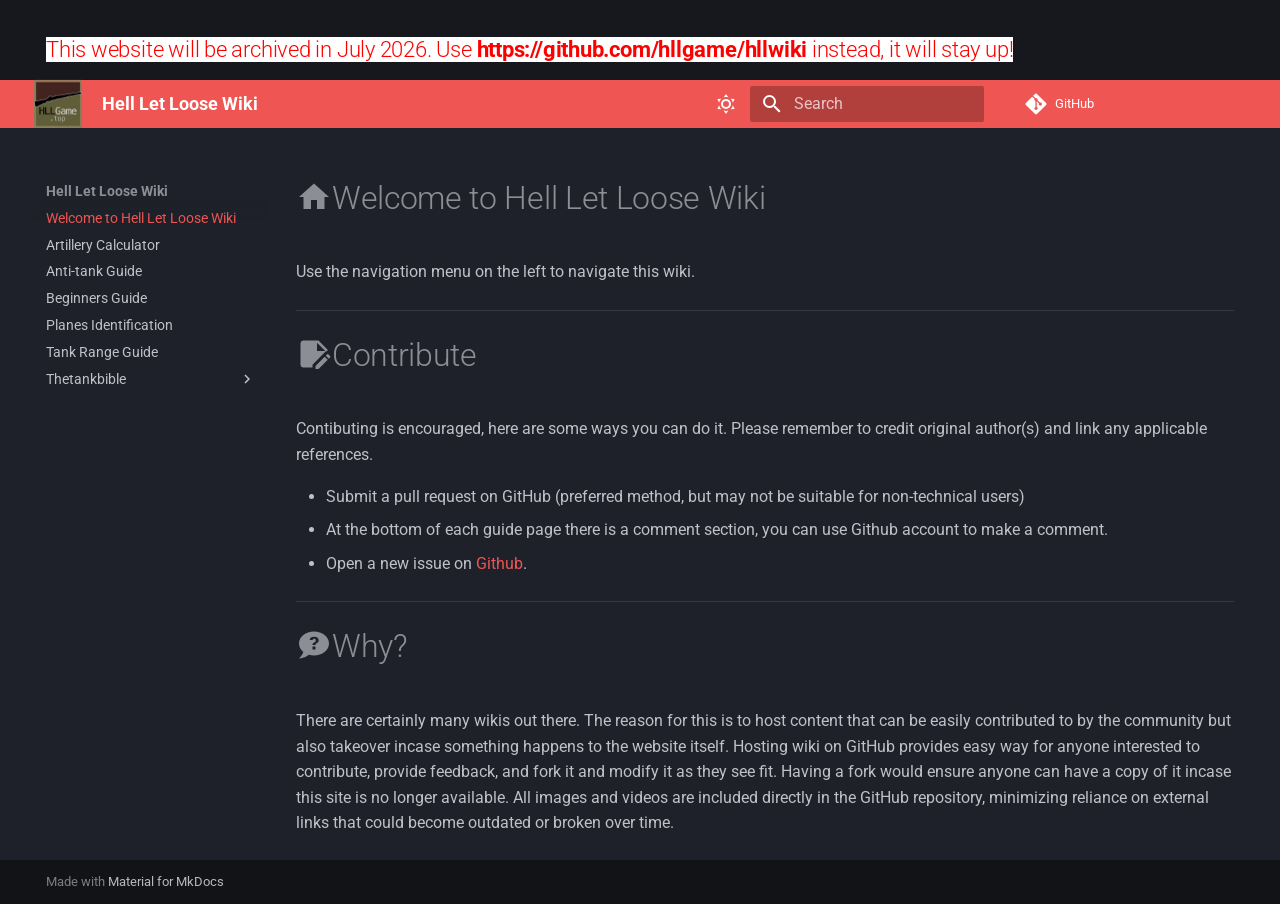
==== index.html @ baac36e9 "Deployed 8f87328 with MkDocs version: 1.6.1" ====
<!DOCTYPE html><html lang="en" class="no-js"><head>
    
      <meta charset="utf-8">
      <meta name="viewport" content="width=device-width,initial-scale=1">
      
      
      
        <link rel="canonical" href="https://hllgame.top/index.html">
      
      
      
        <link rel="next" href="artillerycalc.html">
      
      
        
      
      
      <link rel="icon" href="assets/HLLGameLogo256.png">
      <meta name="generator" content="mkdocs-1.6.1, mkdocs-material-9.7.6">
    
    
      
        <title>Hell Let Loose Wiki</title>
      
    
    
      <link rel="stylesheet" href="assets/stylesheets/main.484c7ddc.min.css">
      
        
        <link rel="stylesheet" href="assets/stylesheets/palette.ab4e12ef.min.css">
      
      


    
    
      
    
    
      
        
        
        <link rel="preconnect" href="https://fonts.gstatic.com" crossorigin="">
        <link rel="stylesheet" href="https://fonts.googleapis.com/css?family=Roboto:300,300i,400,400i,700,700i%7CRoboto+Mono:400,400i,700,700i&amp;display=fallback">
        <style>:root{--md-text-font:"Roboto";--md-code-font:"Roboto Mono"}</style>
      
    
    
      <link rel="stylesheet" href="stylesheets/extra.css">
    
    <script>__md_scope=new URL(".",location),__md_hash=e=>[...e].reduce(((e,_)=>(e<<5)-e+_.charCodeAt(0)),0),__md_get=(e,_=localStorage,t=__md_scope)=>JSON.parse(_.getItem(t.pathname+"."+e)),__md_set=(e,_,t=localStorage,a=__md_scope)=>{try{t.setItem(a.pathname+"."+e,JSON.stringify(_))}catch(e){}}</script>
    
      

    
    
  <script defer="" src="https://hello.hllgame.top/script.js" data-website-id="2c1f5269-76ba-499f-8afd-b5ee31a5dc1e">
  </script>

  <link href="assets/stylesheets/glightbox.min.css" rel="stylesheet"><script src="assets/javascripts/glightbox.min.js"></script><style id="glightbox-style">
            html.glightbox-open { overflow: initial; height: 100%; }
            .gslide-title { margin-top: 0px; user-select: text; }
            .gslide-desc { color: #666; user-select: text; }
            .gslide-image img { background: white; }
            .gscrollbar-fixer { padding-right: 15px; }
            .gdesc-inner { font-size: 0.75rem; }
            body[data-md-color-scheme="slate"] .gdesc-inner { background: var(--md-default-bg-color); }
            body[data-md-color-scheme="slate"] .gslide-title { color: var(--md-default-fg-color); }
            body[data-md-color-scheme="slate"] .gslide-desc { color: var(--md-default-fg-color); }
        </style></head>
  
  
    
    
      
    
    
    
    
    <body dir="ltr" data-md-color-scheme="slate" data-md-color-primary="red" data-md-color-accent="deep-purple">
  
    
    <input class="md-toggle" data-md-toggle="drawer" type="checkbox" id="__drawer" autocomplete="off">
    <input class="md-toggle" data-md-toggle="search" type="checkbox" id="__search" autocomplete="off">
    <label class="md-overlay" for="__drawer"></label>
    <div data-md-component="skip">
      
        
        <a href="#welcome-to-hell-let-loose-wiki" class="md-skip">
          Skip to content
        </a>
      
    </div>
    <div data-md-component="announce">
      
        <aside class="md-banner">
          <div class="md-banner__inner md-grid md-typeset">
            
            
  <h2><span style="color: #ff0000; background-color: #ffffff;">This website will be archived in July 2026. Use <strong><a style="color: #ff0000; background-color: #ffffff;" href="https://github.com/hllgame/hllwiki">https://github.com/hllgame/hllwiki</a></strong> instead, it will stay up!</span></h2>

          </div>
          
        </aside>
      
    </div>
    
    
      

  

<header class="md-header md-header--shadow" data-md-component="header">
  <nav class="md-header__inner md-grid" aria-label="Header">
    <a href="index.html" title="Hell Let Loose Wiki" class="md-header__button md-logo" aria-label="Hell Let Loose Wiki" data-md-component="logo">
      
  <img src="assets/HLLGameLogo256.png" alt="logo">

    </a>
    <label class="md-header__button md-icon" for="__drawer">
      
      <svg xmlns="http://www.w3.org/2000/svg" viewBox="0 0 24 24"><path d="M3 6h18v2H3zm0 5h18v2H3zm0 5h18v2H3z"></path></svg>
    </label>
    <div class="md-header__title" data-md-component="header-title">
      <div class="md-header__ellipsis">
        <div class="md-header__topic">
          <span class="md-ellipsis">
            Hell Let Loose Wiki
          </span>
        </div>
        <div class="md-header__topic" data-md-component="header-topic">
          <span class="md-ellipsis">
            
              Welcome to Hell Let Loose Wiki
            
          </span>
        </div>
      </div>
    </div>
    
      
        <form class="md-header__option" data-md-component="palette">
  
    
    
    
    <input class="md-option" data-md-color-media="" data-md-color-scheme="slate" data-md-color-primary="red" data-md-color-accent="deep-purple" aria-label="Dark mode" type="radio" name="__palette" id="__palette_0">
    
      <label class="md-header__button md-icon" title="Dark mode" for="__palette_1" hidden="">
        <svg xmlns="http://www.w3.org/2000/svg" viewBox="0 0 24 24"><path d="M12 7a5 5 0 0 1 5 5 5 5 0 0 1-5 5 5 5 0 0 1-5-5 5 5 0 0 1 5-5m0 2a3 3 0 0 0-3 3 3 3 0 0 0 3 3 3 3 0 0 0 3-3 3 3 0 0 0-3-3m0-7 2.39 3.42C13.65 5.15 12.84 5 12 5s-1.65.15-2.39.42zM3.34 7l4.16-.35A7.2 7.2 0 0 0 5.94 8.5c-.44.74-.69 1.5-.83 2.29zm.02 10 1.76-3.77a7.131 7.131 0 0 0 2.38 4.14zM20.65 7l-1.77 3.79a7.02 7.02 0 0 0-2.38-4.15zm-.01 10-4.14.36c.59-.51 1.12-1.14 1.54-1.86.42-.73.69-1.5.83-2.29zM12 22l-2.41-3.44c.74.27 1.55.44 2.41.44.82 0 1.63-.17 2.37-.44z"></path></svg>
      </label>
    
  
    
    
    
    <input class="md-option" data-md-color-media="" data-md-color-scheme="default" data-md-color-primary="green" data-md-color-accent="deep-orange" aria-label="Light mode" type="radio" name="__palette" id="__palette_1">
    
      <label class="md-header__button md-icon" title="Light mode" for="__palette_0" hidden="">
        <svg xmlns="http://www.w3.org/2000/svg" viewBox="0 0 24 24"><path d="m17.75 4.09-2.53 1.94.91 3.06-2.63-1.81-2.63 1.81.91-3.06-2.53-1.94L12.44 4l1.06-3 1.06 3zm3.5 6.91-1.64 1.25.59 1.98-1.7-1.17-1.7 1.17.59-1.98L15.75 11l2.06-.05L18.5 9l.69 1.95zm-2.28 4.95c.83-.08 1.72 1.1 1.19 1.85-.32.45-.66.87-1.08 1.27C15.17 23 8.84 23 4.94 19.07c-3.91-3.9-3.91-10.24 0-14.14.4-.4.82-.76 1.27-1.08.75-.53 1.93.36 1.85 1.19-.27 2.86.69 5.83 2.89 8.02a9.96 9.96 0 0 0 8.02 2.89m-1.64 2.02a12.08 12.08 0 0 1-7.8-3.47c-2.17-2.19-3.33-5-3.49-7.82-2.81 3.14-2.7 7.96.31 10.98 3.02 3.01 7.84 3.12 10.98.31"></path></svg>
      </label>
    
  
</form>
      
    
    
      <script>var palette=__md_get("__palette");if(palette&&palette.color){if("(prefers-color-scheme)"===palette.color.media){var media=matchMedia("(prefers-color-scheme: light)"),input=document.querySelector(media.matches?"[data-md-color-media='(prefers-color-scheme: light)']":"[data-md-color-media='(prefers-color-scheme: dark)']");palette.color.media=input.getAttribute("data-md-color-media"),palette.color.scheme=input.getAttribute("data-md-color-scheme"),palette.color.primary=input.getAttribute("data-md-color-primary"),palette.color.accent=input.getAttribute("data-md-color-accent")}for(var[key,value]of Object.entries(palette.color))document.body.setAttribute("data-md-color-"+key,value)}</script>
    
    
    
      
      
        <label class="md-header__button md-icon" for="__search">
          
          <svg xmlns="http://www.w3.org/2000/svg" viewBox="0 0 24 24"><path d="M9.5 3A6.5 6.5 0 0 1 16 9.5c0 1.61-.59 3.09-1.56 4.23l.27.27h.79l5 5-1.5 1.5-5-5v-.79l-.27-.27A6.52 6.52 0 0 1 9.5 16 6.5 6.5 0 0 1 3 9.5 6.5 6.5 0 0 1 9.5 3m0 2C7 5 5 7 5 9.5S7 14 9.5 14 14 12 14 9.5 12 5 9.5 5"></path></svg>
        </label>
        <div class="md-search" data-md-component="search" role="dialog">
  <label class="md-search__overlay" for="__search"></label>
  <div class="md-search__inner" role="search">
    <form class="md-search__form" name="search">
      <input type="text" class="md-search__input" name="query" aria-label="Search" placeholder="Search" autocapitalize="off" autocorrect="off" autocomplete="off" spellcheck="false" data-md-component="search-query" required="">
      <label class="md-search__icon md-icon" for="__search">
        
        <svg xmlns="http://www.w3.org/2000/svg" viewBox="0 0 24 24"><path d="M9.5 3A6.5 6.5 0 0 1 16 9.5c0 1.61-.59 3.09-1.56 4.23l.27.27h.79l5 5-1.5 1.5-5-5v-.79l-.27-.27A6.52 6.52 0 0 1 9.5 16 6.5 6.5 0 0 1 3 9.5 6.5 6.5 0 0 1 9.5 3m0 2C7 5 5 7 5 9.5S7 14 9.5 14 14 12 14 9.5 12 5 9.5 5"></path></svg>
        
        <svg xmlns="http://www.w3.org/2000/svg" viewBox="0 0 24 24"><path d="M20 11v2H8l5.5 5.5-1.42 1.42L4.16 12l7.92-7.92L13.5 5.5 8 11z"></path></svg>
      </label>
      <nav class="md-search__options" aria-label="Search">
        
        <button type="reset" class="md-search__icon md-icon" title="Clear" aria-label="Clear" tabindex="-1">
          
          <svg xmlns="http://www.w3.org/2000/svg" viewBox="0 0 24 24"><path d="M19 6.41 17.59 5 12 10.59 6.41 5 5 6.41 10.59 12 5 17.59 6.41 19 12 13.41 17.59 19 19 17.59 13.41 12z"></path></svg>
        </button>
      </nav>
      
    </form>
    <div class="md-search__output">
      <div class="md-search__scrollwrap" tabindex="0" data-md-scrollfix="">
        <div class="md-search-result" data-md-component="search-result">
          <div class="md-search-result__meta">
            Initializing search
          </div>
          <ol class="md-search-result__list" role="presentation"></ol>
        </div>
      </div>
    </div>
  </div>
</div>
      
    
    
      <div class="md-header__source">
        <a href="https://github.com/hllgame/hllwiki" title="Go to repository" class="md-source" data-md-component="source">
  <div class="md-source__icon md-icon">
    
    <svg xmlns="http://www.w3.org/2000/svg" viewBox="0 0 448 512"><!--! Font Awesome Free 7.1.0 by @fontawesome - https://fontawesome.com License - https://fontawesome.com/license/free (Icons: CC BY 4.0, Fonts: SIL OFL 1.1, Code: MIT License) Copyright 2025 Fonticons, Inc.--><path d="M439.6 236.1 244 40.5c-5.4-5.5-12.8-8.5-20.4-8.5s-15 3-20.4 8.4L162.5 81l51.5 51.5c27.1-9.1 52.7 16.8 43.4 43.7l49.7 49.7c34.2-11.8 61.2 31 35.5 56.7-26.5 26.5-70.2-2.9-56-37.3L240.3 199v121.9c25.3 12.5 22.3 41.8 9.1 55-6.4 6.4-15.2 10.1-24.3 10.1s-17.8-3.6-24.3-10.1c-17.6-17.6-11.1-46.9 11.2-56v-123c-20.8-8.5-24.6-30.7-18.6-45L142.6 101 8.5 235.1C3 240.6 0 247.9 0 255.5s3 15 8.5 20.4l195.6 195.7c5.4 5.4 12.7 8.4 20.4 8.4s15-3 20.4-8.4l194.7-194.7c5.4-5.4 8.4-12.8 8.4-20.4s-3-15-8.4-20.4"></path></svg>
  </div>
  <div class="md-source__repository">
    GitHub
  </div>
</a>
      </div>
    
  </nav>
  
</header>
    
    <div class="md-container" data-md-component="container">
      
      
        
          
        
      
      <main class="md-main" data-md-component="main">
        <div class="md-main__inner md-grid">
          
            
              
              <div class="md-sidebar md-sidebar--primary" data-md-component="sidebar" data-md-type="navigation">
                <div class="md-sidebar__scrollwrap">
                  <div class="md-sidebar__inner">
                    



  

<nav class="md-nav md-nav--primary md-nav--integrated" aria-label="Navigation" data-md-level="0">
  <label class="md-nav__title" for="__drawer">
    <a href="index.html" title="Hell Let Loose Wiki" class="md-nav__button md-logo" aria-label="Hell Let Loose Wiki" data-md-component="logo">
      
  <img src="assets/HLLGameLogo256.png" alt="logo">

    </a>
    Hell Let Loose Wiki
  </label>
  
    <div class="md-nav__source">
      <a href="https://github.com/hllgame/hllwiki" title="Go to repository" class="md-source" data-md-component="source">
  <div class="md-source__icon md-icon">
    
    <svg xmlns="http://www.w3.org/2000/svg" viewBox="0 0 448 512"><!--! Font Awesome Free 7.1.0 by @fontawesome - https://fontawesome.com License - https://fontawesome.com/license/free (Icons: CC BY 4.0, Fonts: SIL OFL 1.1, Code: MIT License) Copyright 2025 Fonticons, Inc.--><path d="M439.6 236.1 244 40.5c-5.4-5.5-12.8-8.5-20.4-8.5s-15 3-20.4 8.4L162.5 81l51.5 51.5c27.1-9.1 52.7 16.8 43.4 43.7l49.7 49.7c34.2-11.8 61.2 31 35.5 56.7-26.5 26.5-70.2-2.9-56-37.3L240.3 199v121.9c25.3 12.5 22.3 41.8 9.1 55-6.4 6.4-15.2 10.1-24.3 10.1s-17.8-3.6-24.3-10.1c-17.6-17.6-11.1-46.9 11.2-56v-123c-20.8-8.5-24.6-30.7-18.6-45L142.6 101 8.5 235.1C3 240.6 0 247.9 0 255.5s3 15 8.5 20.4l195.6 195.7c5.4 5.4 12.7 8.4 20.4 8.4s15-3 20.4-8.4l194.7-194.7c5.4-5.4 8.4-12.8 8.4-20.4s-3-15-8.4-20.4"></path></svg>
  </div>
  <div class="md-source__repository">
    GitHub
  </div>
</a>
    </div>
  
  <ul class="md-nav__list" data-md-scrollfix="">
    
      
      
  
  
    
  
  
  
    <li class="md-nav__item md-nav__item--active">
      
      <input class="md-nav__toggle md-toggle" type="checkbox" id="__toc">
      
      
        
      
      
      <a href="index.html" class="md-nav__link md-nav__link--active">
        
  
  
  <span class="md-ellipsis">
    
  
    Welcome to Hell Let Loose Wiki
  

    
  </span>
  
  

      </a>
      
    </li>
  

    
      
      
  
  
  
  
    <li class="md-nav__item">
      <a href="artillerycalc.html" class="md-nav__link">
        
  
  
  <span class="md-ellipsis">
    
  
    Artillery Calculator
  

    
  </span>
  
  

      </a>
    </li>
  

    
      
      
  
  
  
  
    <li class="md-nav__item">
      <a href="atguide.html" class="md-nav__link">
        
  
  
  <span class="md-ellipsis">
    
  
    Anti-tank Guide
  

    
  </span>
  
  

      </a>
    </li>
  

    
      
      
  
  
  
  
    <li class="md-nav__item">
      <a href="beginnersguide.html" class="md-nav__link">
        
  
  
  <span class="md-ellipsis">
    
  
    Beginners Guide
  

    
  </span>
  
  

      </a>
    </li>
  

    
      
      
  
  
  
  
    <li class="md-nav__item">
      <a href="planesidentification.html" class="md-nav__link">
        
  
  
  <span class="md-ellipsis">
    
  
    Planes Identification
  

    
  </span>
  
  

      </a>
    </li>
  

    
      
      
  
  
  
  
    <li class="md-nav__item">
      <a href="tankrange.html" class="md-nav__link">
        
  
  
  <span class="md-ellipsis">
    
  
    Tank Range Guide
  

    
  </span>
  
  

      </a>
    </li>
  

    
      
      
  
  
  
  
    
    
    
    
    
    <li class="md-nav__item md-nav__item--nested">
      
        
        
        <input class="md-nav__toggle md-toggle " type="checkbox" id="__nav_7">
        
          
          <label class="md-nav__link" for="__nav_7" id="__nav_7_label" tabindex="0">
            
  
  
  <span class="md-ellipsis">
    
  
    Thetankbible
  

    
  </span>
  
  

            <span class="md-nav__icon md-icon"></span>
          </label>
        
        <nav class="md-nav" data-md-level="1" aria-labelledby="__nav_7_label" aria-expanded="false">
          <label class="md-nav__title" for="__nav_7">
            <span class="md-nav__icon md-icon"></span>
            
  
    Thetankbible
  

          </label>
          <ul class="md-nav__list" data-md-scrollfix="">
            
              
                
  
  
  
  
    <li class="md-nav__item">
      <a href="thetankbible/thetankbible.html" class="md-nav__link">
        
  
  
  <span class="md-ellipsis">
    
  
    Thetankbible
  

    
  </span>
  
  

      </a>
    </li>
  

              
            
          </ul>
        </nav>
      
    </li>
  

    
  </ul>
</nav>
                  </div>
                </div>
              </div>
            
            
          
          
            <div class="md-content" data-md-component="content">
              
              <article class="md-content__inner md-typeset">
                
                  


  
  


<h1 id="welcome-to-hell-let-loose-wiki"><span class="twemoji"><svg xmlns="http://www.w3.org/2000/svg" viewBox="0 0 24 24"><path d="M10 20v-6h4v6h5v-8h3L12 3 2 12h3v8z"></path></svg></span>Welcome to Hell Let Loose Wiki</h1>
<p>Use the navigation menu on the left to navigate this wiki.</p>
<hr>
<h1 id="contribute"><span class="twemoji"><svg xmlns="http://www.w3.org/2000/svg" viewBox="0 0 24 24"><path d="M21 10V9l-6-6H5c-1.11 0-2 .89-2 2v14a2 2 0 0 0 2 2h6v-1.87l8.39-8.39c.44-.44 1-.68 1.61-.74m-7-5.5 5.5 5.5H14zm8.85 9.69-.98.98-2.04-2.04.98-.98c.19-.2.52-.2.72 0l1.32 1.32c.2.2.2.53 0 .72m-3.72-.36 2.04 2.04L15.04 22H13v-2.04z"></path></svg></span>Contribute</h1>
<p>Contibuting is encouraged, here are some ways you can do it. Please remember to credit original author(s) and link any applicable references.</p>
<ul>
<li>Submit a pull request on GitHub (preferred method, but may not be suitable for non-technical users)</li>
<li>At the bottom of each guide page there is a comment section, you can use Github account to make a comment.</li>
<li>Open a new issue on <a href="https://github.com/hllgame/hllwiki/issues">Github</a>.</li>
</ul>
<hr>
<h1 id="why"><span class="twemoji"><svg xmlns="http://www.w3.org/2000/svg" viewBox="0 0 24 24"><path d="M12 3C6.5 3 2 6.6 2 11c0 2.1 1 4.1 2.8 5.5 0 .6-.4 2.2-2.8 4.5 0 0 3.5 0 6.5-2.5 1.1.3 2.3.5 3.5.5 5.5 0 10-3.6 10-8s-4.5-8-10-8m1 12h-2v-2h2zm1.8-5c-.3.4-.7.6-1.1.8-.3.2-.4.3-.5.5-.2.2-.2.4-.2.7h-2c0-.5.1-.8.3-1.1.2-.2.6-.5 1.1-.8.3-.1.5-.3.6-.5s.2-.5.2-.7c0-.3-.1-.5-.3-.7s-.5-.3-.8-.3-.5.1-.7.2q-.3.15-.3.6h-2c.1-.7.4-1.3.9-1.7s1.2-.5 2.1-.5 1.7.2 2.2.6.8 1 .8 1.7q.15.6-.3 1.2"></path></svg></span>Why?</h1>
<p>There are certainly many wikis out there. The reason for this is to host content that can be easily contributed to by the community but also takeover incase something happens to the website itself. Hosting wiki on GitHub provides easy way for anyone interested to contribute, provide feedback, and fork it and modify it as they see fit. Having a fork would ensure anyone can have a copy of it incase this site is no longer available. All images and videos are included directly in the GitHub repository, minimizing reliance on external links that could become outdated or broken over time.</p>












                
              </article>
            </div>
          
          
<script>var target=document.getElementById(location.hash.slice(1));target&&target.name&&(target.checked=target.name.startsWith("__tabbed_"))</script>
        </div>
        
          <button type="button" class="md-top md-icon" data-md-component="top" hidden="">
  
  <svg xmlns="http://www.w3.org/2000/svg" viewBox="0 0 24 24"><path d="M13 20h-2V8l-5.5 5.5-1.42-1.42L12 4.16l7.92 7.92-1.42 1.42L13 8z"></path></svg>
  Back to top
</button>
        
      </main>
      
        <footer class="md-footer">
  
  <div class="md-footer-meta md-typeset">
    <div class="md-footer-meta__inner md-grid">
      <div class="md-copyright">
  
  
    Made with
    <a href="https://squidfunk.github.io/mkdocs-material/" target="_blank" rel="noopener">
      Material for MkDocs
    </a>
  
</div>
      
    </div>
  </div>
</footer>
      
    </div>
    <div class="md-dialog" data-md-component="dialog">
      <div class="md-dialog__inner md-typeset"></div>
    </div>
    
    
    
      
      
      <script id="__config" type="application/json">{"annotate": null, "base": ".", "features": ["navigation.top", "toc.integrate"], "search": "assets/javascripts/workers/search.2c215733.min.js", "tags": null, "translations": {"clipboard.copied": "Copied to clipboard", "clipboard.copy": "Copy to clipboard", "search.result.more.one": "1 more on this page", "search.result.more.other": "# more on this page", "search.result.none": "No matching documents", "search.result.one": "1 matching document", "search.result.other": "# matching documents", "search.result.placeholder": "Type to start searching", "search.result.term.missing": "Missing", "select.version": "Select version"}, "version": null}</script>
    
    
      <script src="assets/javascripts/bundle.79ae519e.min.js"></script>
      
    
  
<script id="init-glightbox">const lightbox = GLightbox({"touchNavigation": true, "loop": false, "zoomable": true, "draggable": true, "openEffect": "zoom", "closeEffect": "zoom", "slideEffect": "slide"});
document$.subscribe(()=>{ lightbox.reload(); });
</script></body></html>
---- assets/stylesheets/main.484c7ddc.min.css ----
@charset "UTF-8";html{-webkit-text-size-adjust:none;-moz-text-size-adjust:none;text-size-adjust:none;box-sizing:border-box}*,:after,:before{box-sizing:inherit}@media (prefers-reduced-motion){*,:after,:before{transition:none!important}}body{margin:0}a,button,input,label{-webkit-tap-highlight-color:transparent}a{color:inherit;text-decoration:none}hr{border:0;box-sizing:initial;display:block;height:.05rem;overflow:visible;padding:0}small{font-size:80%}sub,sup{line-height:1em}img{border-style:none}table{border-collapse:initial;border-spacing:0}td,th{font-weight:400;vertical-align:top}button{background:#0000;border:0;font-family:inherit;font-size:inherit;margin:0;padding:0}input{border:0;outline:none}:root{--md-primary-fg-color:#4051b5;--md-primary-fg-color--light:#5d6cc0;--md-primary-fg-color--dark:#303fa1;--md-primary-bg-color:#fff;--md-primary-bg-color--light:#ffffffb3;--md-accent-fg-color:#526cfe;--md-accent-fg-color--transparent:#526cfe1a;--md-accent-bg-color:#fff;--md-accent-bg-color--light:#ffffffb3}[data-md-color-scheme=default]{color-scheme:light}[data-md-color-scheme=default] img[src$="#gh-dark-mode-only"],[data-md-color-scheme=default] img[src$="#only-dark"]{display:none}:root,[data-md-color-scheme=default]{--md-hue:225deg;--md-default-fg-color:#000000de;--md-default-fg-color--light:#0000008a;--md-default-fg-color--lighter:#00000052;--md-default-fg-color--lightest:#00000012;--md-default-bg-color:#fff;--md-default-bg-color--light:#ffffffb3;--md-default-bg-color--lighter:#ffffff4d;--md-default-bg-color--lightest:#ffffff1f;--md-code-fg-color:#36464e;--md-code-bg-color:#f5f5f5;--md-code-bg-color--light:#f5f5f5b3;--md-code-bg-color--lighter:#f5f5f54d;--md-code-hl-color:#4287ff;--md-code-hl-color--light:#4287ff1a;--md-code-hl-number-color:#d52a2a;--md-code-hl-special-color:#db1457;--md-code-hl-function-color:#a846b9;--md-code-hl-constant-color:#6e59d9;--md-code-hl-keyword-color:#3f6ec6;--md-code-hl-string-color:#1c7d4d;--md-code-hl-name-color:var(--md-code-fg-color);--md-code-hl-operator-color:var(--md-default-fg-color--light);--md-code-hl-punctuation-color:var(--md-default-fg-color--light);--md-code-hl-comment-color:var(--md-default-fg-color--light);--md-code-hl-generic-color:var(--md-default-fg-color--light);--md-code-hl-variable-color:var(--md-default-fg-color--light);--md-typeset-color:var(--md-default-fg-color);--md-typeset-a-color:var(--md-primary-fg-color);--md-typeset-del-color:#f5503d26;--md-typeset-ins-color:#0bd57026;--md-typeset-kbd-color:#fafafa;--md-typeset-kbd-accent-color:#fff;--md-typeset-kbd-border-color:#b8b8b8;--md-typeset-mark-color:#ffff0080;--md-typeset-table-color:#0000001f;--md-typeset-table-color--light:rgba(0,0,0,.035);--md-admonition-fg-color:var(--md-default-fg-color);--md-admonition-bg-color:var(--md-default-bg-color);--md-warning-fg-color:#000000de;--md-warning-bg-color:#ff9;--md-footer-fg-color:#fff;--md-footer-fg-color--light:#ffffffb3;--md-footer-fg-color--lighter:#ffffff73;--md-footer-bg-color:#000000de;--md-footer-bg-color--dark:#00000052;--md-shadow-z1:0 0.2rem 0.5rem #0000000d,0 0 0.05rem #0000001a;--md-shadow-z2:0 0.2rem 0.5rem #0000001a,0 0 0.05rem #00000040;--md-shadow-z3:0 0.2rem 0.5rem #0003,0 0 0.05rem #00000059}.md-icon svg{fill:currentcolor;display:block;height:1.2rem;width:1.2rem}body{-webkit-font-smoothing:antialiased;-moz-osx-font-smoothing:grayscale;--md-text-font-family:var(--md-text-font,_),-apple-system,BlinkMacSystemFont,Helvetica,Arial,sans-serif;--md-code-font-family:var(--md-code-font,_),SFMono-Regular,Consolas,Menlo,monospace}aside,body,input{font-feature-settings:"kern","liga";color:var(--md-typeset-color);font-family:var(--md-text-font-family)}code,kbd,pre{font-feature-settings:"kern";font-family:var(--md-code-font-family)}:root{--md-typeset-table-sort-icon:url('data:image/svg+xml;charset=utf-8,<svg xmlns="http://www.w3.org/2000/svg" viewBox="0 0 24 24"><path d="m18 21-4-4h3V7h-3l4-4 4 4h-3v10h3M2 19v-2h10v2M2 13v-2h7v2M2 7V5h4v2z"/></svg>');--md-typeset-table-sort-icon--asc:url('data:image/svg+xml;charset=utf-8,<svg xmlns="http://www.w3.org/2000/svg" viewBox="0 0 24 24"><path d="M19 17h3l-4 4-4-4h3V3h2M2 17h10v2H2M6 5v2H2V5m0 6h7v2H2z"/></svg>');--md-typeset-table-sort-icon--desc:url('data:image/svg+xml;charset=utf-8,<svg xmlns="http://www.w3.org/2000/svg" viewBox="0 0 24 24"><path d="M19 7h3l-4-4-4 4h3v14h2M2 17h10v2H2M6 5v2H2V5m0 6h7v2H2z"/></svg>')}.md-typeset{-webkit-print-color-adjust:exact;color-adjust:exact;font-size:.8rem;line-height:1.6;overflow-wrap:break-word}@media print{.md-typeset{font-size:.68rem}}.md-typeset blockquote,.md-typeset dl,.md-typeset figure,.md-typeset ol,.md-typeset pre,.md-typeset ul{margin-bottom:1em;margin-top:1em}.md-typeset h1{color:var(--md-default-fg-color--light);font-size:2em;line-height:1.3;margin:0 0 1.25em}.md-typeset h1,.md-typeset h2{font-weight:300;letter-spacing:-.01em}.md-typeset h2{font-size:1.5625em;line-height:1.4;margin:1.6em 0 .64em}.md-typeset h3{font-size:1.25em;font-weight:400;letter-spacing:-.01em;line-height:1.5;margin:1.6em 0 .8em}.md-typeset h2+h3{margin-top:.8em}.md-typeset h4{font-weight:700;letter-spacing:-.01em;margin:1em 0}.md-typeset h5,.md-typeset h6{color:var(--md-default-fg-color--light);font-size:.8em;font-weight:700;letter-spacing:-.01em;margin:1.25em 0}.md-typeset h5{text-transform:uppercase}.md-typeset h5 code{text-transform:none}.md-typeset hr{border-bottom:.05rem solid var(--md-default-fg-color--lightest);display:flow-root;margin:1.5em 0}.md-typeset a{color:var(--md-typeset-a-color);word-break:break-word}.md-typeset a,.md-typeset a:before{transition:color 125ms}.md-typeset a:focus,.md-typeset a:hover{color:var(--md-accent-fg-color)}.md-typeset a:focus code,.md-typeset a:hover code{background-color:var(--md-accent-fg-color--transparent);color:var(--md-accent-fg-color)}.md-typeset a code{color:var(--md-typeset-a-color)}.md-typeset a.focus-visible{outline-color:var(--md-accent-fg-color);outline-offset:.2rem}.md-typeset code,.md-typeset kbd,.md-typeset pre{color:var(--md-code-fg-color);direction:ltr;font-variant-ligatures:none;transition:background-color 125ms}@media print{.md-typeset code,.md-typeset kbd,.md-typeset pre{white-space:pre-wrap}}.md-typeset code{background-color:var(--md-code-bg-color);border-radius:.1rem;-webkit-box-decoration-break:clone;box-decoration-break:clone;font-size:.85em;padding:0 .2941176471em;transition:color 125ms,background-color 125ms;word-break:break-word}.md-typeset code:not(.focus-visible){-webkit-tap-highlight-color:transparent;outline:none}.md-typeset pre{display:flow-root;line-height:1.4;position:relative}.md-typeset pre>code{-webkit-box-decoration-break:slice;box-decoration-break:slice;box-shadow:none;display:block;margin:0;outline-color:var(--md-accent-fg-color);overflow:auto;padding:.7720588235em 1.1764705882em;scrollbar-color:var(--md-default-fg-color--lighter) #0000;scrollbar-width:thin;touch-action:auto;word-break:normal}.md-typeset pre>code:hover{scrollbar-color:var(--md-accent-fg-color) #0000}.md-typeset pre>code::-webkit-scrollbar{height:.2rem;width:.2rem}.md-typeset pre>code::-webkit-scrollbar-thumb{background-color:var(--md-default-fg-color--lighter)}.md-typeset pre>code::-webkit-scrollbar-thumb:hover{background-color:var(--md-accent-fg-color)}.md-typeset kbd{background-color:var(--md-typeset-kbd-color);border-radius:.1rem;box-shadow:0 .1rem 0 .05rem var(--md-typeset-kbd-border-color),0 .1rem 0 var(--md-typeset-kbd-border-color),0 -.1rem .2rem var(--md-typeset-kbd-accent-color) inset;color:var(--md-default-fg-color);display:inline-block;font-size:.75em;padding:0 .6666666667em;vertical-align:text-top;word-break:break-word}.md-typeset mark{background-color:var(--md-typeset-mark-color);-webkit-box-decoration-break:clone;box-decoration-break:clone;color:inherit;word-break:break-word}.md-typeset abbr{cursor:help;text-decoration:none}.md-typeset [data-preview],.md-typeset abbr{border-bottom:.05rem dotted var(--md-default-fg-color--light)}.md-typeset small{opacity:.75}[dir=ltr] .md-typeset sub,[dir=ltr] .md-typeset sup{margin-left:.078125em}[dir=rtl] .md-typeset sub,[dir=rtl] .md-typeset sup{margin-right:.078125em}[dir=ltr] .md-typeset blockquote{padding-left:.6rem}[dir=rtl] .md-typeset blockquote{padding-right:.6rem}[dir=ltr] .md-typeset blockquote{border-left:.2rem solid var(--md-default-fg-color--lighter)}[dir=rtl] .md-typeset blockquote{border-right:.2rem solid var(--md-default-fg-color--lighter)}.md-typeset blockquote{color:var(--md-default-fg-color--light);margin-left:0;margin-right:0}.md-typeset ul{list-style-type:disc}.md-typeset ul[type]{list-style-type:revert-layer}[dir=ltr] .md-typeset ol,[dir=ltr] .md-typeset ul{margin-left:.625em}[dir=rtl] .md-typeset ol,[dir=rtl] .md-typeset ul{margin-right:.625em}.md-typeset ol,.md-typeset ul{padding:0}.md-typeset ol:not([hidden]),.md-typeset ul:not([hidden]){display:flow-root}.md-typeset ol ol,.md-typeset ul ol{list-style-type:lower-alpha}.md-typeset ol ol ol,.md-typeset ul ol ol{list-style-type:lower-roman}.md-typeset ol ol ol ol,.md-typeset ul ol ol ol{list-style-type:upper-alpha}.md-typeset ol ol ol ol ol,.md-typeset ul ol ol ol ol{list-style-type:upper-roman}.md-typeset ol[type],.md-typeset ul[type]{list-style-type:revert-layer}[dir=ltr] .md-typeset ol li,[dir=ltr] .md-typeset ul li{margin-left:1.25em}[dir=rtl] .md-typeset ol li,[dir=rtl] .md-typeset ul li{margin-right:1.25em}.md-typeset ol li,.md-typeset ul li{margin-bottom:.5em}.md-typeset ol li blockquote,.md-typeset ol li p,.md-typeset ul li blockquote,.md-typeset ul li p{margin:.5em 0}.md-typeset ol li:last-child,.md-typeset ul li:last-child{margin-bottom:0}[dir=ltr] .md-typeset ol li ol,[dir=ltr] .md-typeset ol li ul,[dir=ltr] .md-typeset ul li ol,[dir=ltr] .md-typeset ul li ul{margin-left:.625em}[dir=rtl] .md-typeset ol li ol,[dir=rtl] .md-typeset ol li ul,[dir=rtl] .md-typeset ul li ol,[dir=rtl] .md-typeset ul li ul{margin-right:.625em}.md-typeset ol li ol,.md-typeset ol li ul,.md-typeset ul li ol,.md-typeset ul li ul{margin-bottom:.5em;margin-top:.5em}[dir=ltr] .md-typeset dd{margin-left:1.875em}[dir=rtl] .md-typeset dd{margin-right:1.875em}.md-typeset dd{margin-bottom:1.5em;margin-top:1em}.md-typeset img,.md-typeset svg,.md-typeset video{height:auto;max-width:100%}.md-typeset img[align=left]{margin:1em 1em 1em 0}.md-typeset img[align=right]{margin:1em 0 1em 1em}.md-typeset img[align]:only-child{margin-top:0}.md-typeset figure{display:flow-root;margin:1em auto;max-width:100%;text-align:center;width:fit-content}.md-typeset figure img{display:block;margin:0 auto}.md-typeset figcaption{font-style:italic;margin:1em auto;max-width:24rem}.md-typeset iframe{max-width:100%}.md-typeset table:not([class]){background-color:var(--md-default-bg-color);border:.05rem solid var(--md-typeset-table-color);border-radius:.1rem;display:inline-block;font-size:.64rem;max-width:100%;overflow:auto;touch-action:auto}@media print{.md-typeset table:not([class]){display:table}}.md-typeset table:not([class])+*{margin-top:1.5em}.md-typeset table:not([class]) td>:first-child,.md-typeset table:not([class]) th>:first-child{margin-top:0}.md-typeset table:not([class]) td>:last-child,.md-typeset table:not([class]) th>:last-child{margin-bottom:0}.md-typeset table:not([class]) td:not([align]),.md-typeset table:not([class]) th:not([align]){text-align:left}[dir=rtl] .md-typeset table:not([class]) td:not([align]),[dir=rtl] .md-typeset table:not([class]) th:not([align]){text-align:right}.md-typeset table:not([class]) th{font-weight:700;min-width:5rem;padding:.9375em 1.25em;vertical-align:top}.md-typeset table:not([class]) td{border-top:.05rem solid var(--md-typeset-table-color);padding:.9375em 1.25em;vertical-align:top}.md-typeset table:not([class]) tbody tr{transition:background-color 125ms}.md-typeset table:not([class]) tbody tr:hover{background-color:var(--md-typeset-table-color--light);box-shadow:0 .05rem 0 var(--md-default-bg-color) inset}.md-typeset table:not([class]) a{word-break:normal}.md-typeset table th[role=columnheader]{cursor:pointer}[dir=ltr] .md-typeset table th[role=columnheader]:after{margin-left:.5em}[dir=rtl] .md-typeset table th[role=columnheader]:after{margin-right:.5em}.md-typeset table th[role=columnheader]:after{content:"";display:inline-block;height:1.2em;-webkit-mask-image:var(--md-typeset-table-sort-icon);mask-image:var(--md-typeset-table-sort-icon);-webkit-mask-repeat:no-repeat;mask-repeat:no-repeat;-webkit-mask-size:contain;mask-size:contain;transition:background-color 125ms;vertical-align:text-bottom;width:1.2em}.md-typeset table th[role=columnheader]:hover:after{background-color:var(--md-default-fg-color--lighter)}.md-typeset table th[role=columnheader][aria-sort=ascending]:after{background-color:var(--md-default-fg-color--light);-webkit-mask-image:var(--md-typeset-table-sort-icon--asc);mask-image:var(--md-typeset-table-sort-icon--asc)}.md-typeset table th[role=columnheader][aria-sort=descending]:after{background-color:var(--md-default-fg-color--light);-webkit-mask-image:var(--md-typeset-table-sort-icon--desc);mask-image:var(--md-typeset-table-sort-icon--desc)}.md-typeset__scrollwrap{margin:1em -.8rem;overflow-x:auto;touch-action:auto}.md-typeset__table{display:inline-block;margin-bottom:.5em;padding:0 .8rem}@media print{.md-typeset__table{display:block}}html .md-typeset__table table{display:table;margin:0;overflow:hidden;width:100%}@media screen and (max-width:44.984375em){.md-content__inner>pre{margin:1em -.8rem}.md-content__inner>pre code{border-radius:0}}.md-typeset .md-author{border-radius:100%;display:block;flex-shrink:0;height:1.6rem;overflow:hidden;position:relative;transition:color 125ms,transform 125ms;width:1.6rem}.md-typeset .md-author img{display:block}.md-typeset .md-author--more{background:var(--md-default-fg-color--lightest);color:var(--md-default-fg-color--lighter);font-size:.6rem;font-weight:700;line-height:1.6rem;text-align:center}.md-typeset .md-author--long{height:2.4rem;width:2.4rem}.md-typeset a.md-author{transform:scale(1)}.md-typeset a.md-author img{border-radius:100%;filter:grayscale(100%) opacity(75%);transition:filter 125ms}.md-typeset a.md-author:focus,.md-typeset a.md-author:hover{transform:scale(1.1);z-index:1}.md-typeset a.md-author:focus img,.md-typeset a.md-author:hover img{filter:grayscale(0)}.md-banner{background-color:var(--md-footer-bg-color);color:var(--md-footer-fg-color);overflow:auto}@media print{.md-banner{display:none}}.md-banner--warning{background-color:var(--md-warning-bg-color);color:var(--md-warning-fg-color)}.md-banner__inner{font-size:.7rem;margin:.6rem auto;padding:0 .8rem}[dir=ltr] .md-banner__button{float:right}[dir=rtl] .md-banner__button{float:left}.md-banner__button{color:inherit;cursor:pointer;transition:opacity .25s}.no-js .md-banner__button{display:none}.md-banner__button:hover{opacity:.7}html{font-size:125%;height:100%;overflow-x:hidden}@media screen and (min-width:100em){html{font-size:137.5%}}@media screen and (min-width:125em){html{font-size:150%}}body{background-color:var(--md-default-bg-color);display:flex;flex-direction:column;font-size:.5rem;min-height:100%;position:relative;width:100%}@media print{body{display:block}}@media screen and (max-width:59.984375em){body[data-md-scrolllock]{position:fixed}}.md-grid{margin-left:auto;margin-right:auto;max-width:61rem}.md-container{display:flex;flex-direction:column;flex-grow:1}@media print{.md-container{display:block}}.md-main{flex-grow:1}.md-main__inner{display:flex;height:100%;margin-top:1.5rem}.md-ellipsis{overflow:hidden;text-overflow:ellipsis}.md-toggle{display:none}.md-option{height:0;opacity:0;position:absolute;width:0}.md-option:checked+label:not([hidden]){display:block}.md-option.focus-visible+label{outline-color:var(--md-accent-fg-color);outline-style:auto}.md-skip{background-color:var(--md-default-fg-color);border-radius:.1rem;color:var(--md-default-bg-color);font-size:.64rem;margin:.5rem;opacity:0;outline-color:var(--md-accent-fg-color);padding:.3rem .5rem;position:fixed;transform:translateY(.4rem);z-index:-1}.md-skip:focus{opacity:1;transform:translateY(0);transition:transform .25s cubic-bezier(.4,0,.2,1),opacity 175ms 75ms;z-index:10}@page{margin:25mm}:root{--md-clipboard-icon:url('data:image/svg+xml;charset=utf-8,<svg xmlns="http://www.w3.org/2000/svg" viewBox="0 0 24 24"><path d="M19 21H8V7h11m0-2H8a2 2 0 0 0-2 2v14a2 2 0 0 0 2 2h11a2 2 0 0 0 2-2V7a2 2 0 0 0-2-2m-3-4H4a2 2 0 0 0-2 2v14h2V3h12z"/></svg>')}.md-clipboard{border-radius:.1rem;color:var(--md-default-fg-color--lightest);cursor:pointer;height:1.5em;outline-color:var(--md-accent-fg-color);outline-offset:.1rem;transition:color .25s;width:1.5em;z-index:1}@media print{.md-clipboard{display:none}}.md-clipboard:not(.focus-visible){-webkit-tap-highlight-color:transparent;outline:none}:hover>.md-clipboard{color:var(--md-default-fg-color--light)}.md-clipboard:focus,.md-clipboard:hover{color:var(--md-accent-fg-color)}.md-clipboard:after{background-color:currentcolor;content:"";display:block;height:1.125em;margin:0 auto;-webkit-mask-image:var(--md-clipboard-icon);mask-image:var(--md-clipboard-icon);-webkit-mask-position:center;mask-position:center;-webkit-mask-repeat:no-repeat;mask-repeat:no-repeat;-webkit-mask-size:contain;mask-size:contain;width:1.125em}.md-clipboard--inline{cursor:pointer}.md-clipboard--inline code{transition:color .25s,background-color .25s}.md-clipboard--inline:focus code,.md-clipboard--inline:hover code{background-color:var(--md-accent-fg-color--transparent);color:var(--md-accent-fg-color)}:root{--md-code-select-icon:url('data:image/svg+xml;charset=utf-8,<svg xmlns="http://www.w3.org/2000/svg" viewBox="0 0 24 24"><path d="M19 19h-4v2h4c1.1 0 2-.9 2-2v-4h-2m0-12h-4v2h4v4h2V5c0-1.1-.9-2-2-2M5 5h4V3H5c-1.1 0-2 .9-2 2v4h2m0 6H3v4c0 1.1.9 2 2 2h4v-2H5zm2-4h2v2H7zm4 0h2v2h-2zm4 0h2v2h-2zM7 7h2v2H7zm4 0h2v2h-2zm4 0h2v2h-2zm-8 8h2v2H7zm4 0h2v2h-2zm4 0h2v2h-2z"/></svg>');--md-code-copy-icon:url('data:image/svg+xml;charset=utf-8,<svg xmlns="http://www.w3.org/2000/svg" viewBox="0 0 24 24"><path d="M19 21H8V7h11m0-2H8a2 2 0 0 0-2 2v14a2 2 0 0 0 2 2h11a2 2 0 0 0 2-2V7a2 2 0 0 0-2-2m-3-4H4a2 2 0 0 0-2 2v14h2V3h12z"/></svg>')}.md-typeset .md-code__content{display:grid}.md-code__nav{background-color:var(--md-code-bg-color--lighter);border-radius:.1rem;display:flex;gap:.2rem;padding:.2rem;position:absolute;right:.25em;top:.25em;transition:background-color .25s;z-index:1}:hover>.md-code__nav{background-color:var(--md-code-bg-color--light)}.md-code__button{color:var(--md-default-fg-color--lightest);cursor:pointer;display:block;height:1.5em;outline-color:var(--md-accent-fg-color);outline-offset:.1rem;transition:color .25s;width:1.5em}:hover>*>.md-code__button{color:var(--md-default-fg-color--light)}.md-code__button.focus-visible,.md-code__button:hover{color:var(--md-accent-fg-color)}.md-code__button--active{color:var(--md-default-fg-color)!important}.md-code__button:after{background-color:currentcolor;content:"";display:block;height:1.125em;margin:0 auto;-webkit-mask-position:center;mask-position:center;-webkit-mask-repeat:no-repeat;mask-repeat:no-repeat;-webkit-mask-size:contain;mask-size:contain;width:1.125em}.md-code__button[data-md-type=select]:after{-webkit-mask-image:var(--md-code-select-icon);mask-image:var(--md-code-select-icon)}.md-code__button[data-md-type=copy]:after{-webkit-mask-image:var(--md-code-copy-icon);mask-image:var(--md-code-copy-icon)}@keyframes consent{0%{opacity:0;transform:translateY(100%)}to{opacity:1;transform:translateY(0)}}@keyframes overlay{0%{opacity:0}to{opacity:1}}.md-consent__overlay{animation:overlay .25s both;-webkit-backdrop-filter:blur(.1rem);backdrop-filter:blur(.1rem);background-color:#0000008a;height:100%;opacity:1;position:fixed;top:0;width:100%;z-index:5}.md-consent__inner{animation:consent .5s cubic-bezier(.1,.7,.1,1) both;background-color:var(--md-default-bg-color);border:0;border-radius:.1rem;bottom:0;box-shadow:0 0 .2rem #0000001a,0 .2rem .4rem #0003;max-height:100%;overflow:auto;padding:0;position:fixed;width:100%;z-index:5}.md-consent__form{padding:.8rem}.md-consent__settings{display:none;margin:1em 0}input:checked+.md-consent__settings{display:block}.md-consent__controls{margin-bottom:.8rem}.md-typeset .md-consent__controls .md-button{display:inline}@media screen and (max-width:44.984375em){.md-typeset .md-consent__controls .md-button{display:block;margin-top:.4rem;text-align:center;width:100%}}.md-consent label{cursor:pointer}.md-content{flex-grow:1;min-width:0}.md-content__inner{margin:0 .8rem 1.2rem;padding-top:.6rem}@media screen and (min-width:76.25em){[dir=ltr] .md-sidebar--primary:not([hidden])~.md-content>.md-content__inner{margin-left:1.2rem}[dir=ltr] .md-sidebar--secondary:not([hidden])~.md-content>.md-content__inner,[dir=rtl] .md-sidebar--primary:not([hidden])~.md-content>.md-content__inner{margin-right:1.2rem}[dir=rtl] .md-sidebar--secondary:not([hidden])~.md-content>.md-content__inner{margin-left:1.2rem}}.md-content__inner:before{content:"";display:block;height:.4rem}.md-content__inner>:last-child{margin-bottom:0}[dir=ltr] .md-content__button{float:right}[dir=rtl] .md-content__button{float:left}[dir=ltr] .md-content__button{margin-left:.4rem}[dir=rtl] .md-content__button{margin-right:.4rem}.md-content__button{margin:.4rem 0;padding:0}@media print{.md-content__button{display:none}}.md-typeset .md-content__button{color:var(--md-default-fg-color--lighter)}.md-content__button svg{display:inline;vertical-align:top}[dir=rtl] .md-content__button svg{transform:scaleX(-1)}[dir=ltr] .md-dialog{right:.8rem}[dir=rtl] .md-dialog{left:.8rem}.md-dialog{background-color:var(--md-default-fg-color);border-radius:.1rem;bottom:.8rem;box-shadow:var(--md-shadow-z3);min-width:11.1rem;opacity:0;padding:.4rem .6rem;pointer-events:none;position:fixed;transform:translateY(100%);transition:transform 0ms .4s,opacity .4s;z-index:4}@media print{.md-dialog{display:none}}.md-dialog--active{opacity:1;pointer-events:auto;transform:translateY(0);transition:transform .4s cubic-bezier(.075,.85,.175,1),opacity .4s}.md-dialog__inner{color:var(--md-default-bg-color);font-size:.7rem}.md-feedback{margin:2em 0 1em;text-align:center}.md-feedback fieldset{border:none;margin:0;padding:0}.md-feedback__title{font-weight:700;margin:1em auto}.md-feedback__inner{position:relative}.md-feedback__list{display:flex;flex-wrap:wrap;place-content:baseline center;position:relative}.md-feedback__list:hover .md-icon:not(:disabled){color:var(--md-default-fg-color--lighter)}:disabled .md-feedback__list{min-height:1.8rem}.md-feedback__icon{color:var(--md-default-fg-color--light);cursor:pointer;flex-shrink:0;margin:0 .1rem;transition:color 125ms}.md-feedback__icon:not(:disabled).md-icon:hover{color:var(--md-accent-fg-color)}.md-feedback__icon:disabled{color:var(--md-default-fg-color--lightest);pointer-events:none}.md-feedback__note{opacity:0;position:relative;transform:translateY(.4rem);transition:transform .4s cubic-bezier(.1,.7,.1,1),opacity .15s}.md-feedback__note>*{margin:0 auto;max-width:16rem}:disabled .md-feedback__note{opacity:1;transform:translateY(0)}@media print{.md-feedback{display:none}}.md-footer{background-color:var(--md-footer-bg-color);color:var(--md-footer-fg-color)}@media print{.md-footer{display:none}}.md-footer__inner{justify-content:space-between;overflow:auto;padding:.2rem}.md-footer__inner:not([hidden]){display:flex}.md-footer__link{align-items:end;display:flex;flex-grow:0.01;margin-bottom:.4rem;margin-top:1rem;max-width:100%;outline-color:var(--md-accent-fg-color);overflow:hidden;transition:opacity .25s}.md-footer__link:focus,.md-footer__link:hover{opacity:.7}[dir=rtl] .md-footer__link svg{transform:scaleX(-1)}@media screen and (max-width:44.984375em){.md-footer__link--prev{flex-shrink:0}.md-footer__link--prev .md-footer__title{display:none}}[dir=ltr] .md-footer__link--next{margin-left:auto}[dir=rtl] .md-footer__link--next{margin-right:auto}.md-footer__link--next{text-align:right}[dir=rtl] .md-footer__link--next{text-align:left}.md-footer__title{flex-grow:1;font-size:.9rem;margin-bottom:.7rem;max-width:calc(100% - 2.4rem);padding:0 1rem;white-space:nowrap}.md-footer__button{margin:.2rem;padding:.4rem}.md-footer__direction{font-size:.64rem;opacity:.7}.md-footer-meta{background-color:var(--md-footer-bg-color--dark)}.md-footer-meta__inner{display:flex;flex-wrap:wrap;justify-content:space-between;padding:.2rem}html .md-footer-meta.md-typeset a{color:var(--md-footer-fg-color--light)}html .md-footer-meta.md-typeset a:focus,html .md-footer-meta.md-typeset a:hover{color:var(--md-footer-fg-color)}.md-copyright{color:var(--md-footer-fg-color--lighter);font-size:.64rem;margin:auto .6rem;padding:.4rem 0;width:100%}@media screen and (min-width:45em){.md-copyright{width:auto}}.md-copyright__highlight{color:var(--md-footer-fg-color--light)}.md-social{display:inline-flex;gap:.2rem;margin:0 .4rem;padding:.2rem 0 .6rem}@media screen and (min-width:45em){.md-social{padding:.6rem 0}}.md-social__link{display:inline-block;height:1.6rem;text-align:center;width:1.6rem}.md-social__link:before{line-height:1.9}.md-social__link svg{fill:currentcolor;max-height:.8rem;vertical-align:-25%}.md-typeset .md-button{border:.1rem solid;border-radius:.1rem;color:var(--md-primary-fg-color);cursor:pointer;display:inline-block;font-weight:700;padding:.625em 2em;transition:color 125ms,background-color 125ms,border-color 125ms}.md-typeset .md-button--primary{background-color:var(--md-primary-fg-color);border-color:var(--md-primary-fg-color);color:var(--md-primary-bg-color)}.md-typeset .md-button:focus,.md-typeset .md-button:hover{background-color:var(--md-accent-fg-color);border-color:var(--md-accent-fg-color);color:var(--md-accent-bg-color)}[dir=ltr] .md-typeset .md-input{border-top-left-radius:.1rem}[dir=ltr] .md-typeset .md-input,[dir=rtl] .md-typeset .md-input{border-top-right-radius:.1rem}[dir=rtl] .md-typeset .md-input{border-top-left-radius:.1rem}.md-typeset .md-input{border-bottom:.1rem solid var(--md-default-fg-color--lighter);box-shadow:var(--md-shadow-z1);font-size:.8rem;height:1.8rem;padding:0 .6rem;transition:border .25s,box-shadow .25s}.md-typeset .md-input:focus,.md-typeset .md-input:hover{border-bottom-color:var(--md-accent-fg-color);box-shadow:var(--md-shadow-z2)}.md-typeset .md-input--stretch{width:100%}.md-header{background-color:var(--md-primary-fg-color);box-shadow:0 0 .2rem #0000,0 .2rem .4rem #0000;color:var(--md-primary-bg-color);display:block;left:0;position:sticky;right:0;top:0;z-index:4}@media print{.md-header{display:none}}.md-header[hidden]{transform:translateY(-100%);transition:transform .25s cubic-bezier(.8,0,.6,1),box-shadow .25s}.md-header--shadow{box-shadow:0 0 .2rem #0000001a,0 .2rem .4rem #0003;transition:transform .25s cubic-bezier(.1,.7,.1,1),box-shadow .25s}.md-header__inner{align-items:center;display:flex;padding:0 .2rem}.md-header__button{color:currentcolor;cursor:pointer;margin:.2rem;outline-color:var(--md-accent-fg-color);padding:.4rem;position:relative;transition:opacity .25s;vertical-align:middle;z-index:1}.md-header__button:hover{opacity:.7}.md-header__button:not([hidden]){display:inline-block}.md-header__button:not(.focus-visible){-webkit-tap-highlight-color:transparent;outline:none}.md-header__button.md-logo{margin:.2rem;padding:.4rem}@media screen and (max-width:76.234375em){.md-header__button.md-logo{display:none}}.md-header__button.md-logo img,.md-header__button.md-logo svg{fill:currentcolor;display:block;height:1.2rem;width:auto}@media screen and (min-width:60em){.md-header__button[for=__search]{display:none}}.no-js .md-header__button[for=__search]{display:none}[dir=rtl] .md-header__button[for=__search] svg{transform:scaleX(-1)}@media screen and (min-width:76.25em){.md-header__button[for=__drawer]{display:none}}.md-header__topic{display:flex;max-width:100%;position:absolute;transition:transform .4s cubic-bezier(.1,.7,.1,1),opacity .15s;white-space:nowrap}.md-header__topic+.md-header__topic{opacity:0;pointer-events:none;transform:translateX(1.25rem);transition:transform .4s cubic-bezier(1,.7,.1,.1),opacity .15s;z-index:-1}[dir=rtl] .md-header__topic+.md-header__topic{transform:translateX(-1.25rem)}.md-header__topic:first-child{font-weight:700}[dir=ltr] .md-header__title{margin-left:1rem;margin-right:.4rem}[dir=rtl] .md-header__title{margin-left:.4rem;margin-right:1rem}.md-header__title{flex-grow:1;font-size:.9rem;height:2.4rem;line-height:2.4rem}.md-header__title--active .md-header__topic{opacity:0;pointer-events:none;transform:translateX(-1.25rem);transition:transform .4s cubic-bezier(1,.7,.1,.1),opacity .15s;z-index:-1}[dir=rtl] .md-header__title--active .md-header__topic{transform:translateX(1.25rem)}.md-header__title--active .md-header__topic+.md-header__topic{opacity:1;pointer-events:auto;transform:translateX(0);transition:transform .4s cubic-bezier(.1,.7,.1,1),opacity .15s;z-index:0}.md-header__title>.md-header__ellipsis{height:100%;position:relative;width:100%}.md-header__option{display:flex;flex-shrink:0;max-width:100%;transition:max-width 0ms .25s,opacity .25s .25s;white-space:nowrap}[data-md-toggle=search]:checked~.md-header .md-header__option{max-width:0;opacity:0;transition:max-width 0ms,opacity 0ms}.md-header__option>input{bottom:0}.md-header__source{display:none}@media screen and (min-width:60em){[dir=ltr] .md-header__source{margin-left:1rem}[dir=rtl] .md-header__source{margin-right:1rem}.md-header__source{display:block;max-width:11.7rem;width:11.7rem}}@media screen and (min-width:76.25em){[dir=ltr] .md-header__source{margin-left:1.4rem}[dir=rtl] .md-header__source{margin-right:1.4rem}}.md-meta{color:var(--md-default-fg-color--light);font-size:.7rem;line-height:1.3}.md-meta__list{display:inline-flex;flex-wrap:wrap;list-style:none;margin:0;padding:0}.md-meta__item:not(:last-child):after{content:"·";margin-left:.2rem;margin-right:.2rem}.md-meta__link{color:var(--md-typeset-a-color)}.md-meta__link:focus,.md-meta__link:hover{color:var(--md-accent-fg-color)}.md-draft{background-color:#ff1744;border-radius:.125em;color:#fff;display:inline-block;font-weight:700;padding-left:.5714285714em;padding-right:.5714285714em}:root{--md-nav-icon--prev:url('data:image/svg+xml;charset=utf-8,<svg xmlns="http://www.w3.org/2000/svg" viewBox="0 0 24 24"><path d="M20 11v2H8l5.5 5.5-1.42 1.42L4.16 12l7.92-7.92L13.5 5.5 8 11z"/></svg>');--md-nav-icon--next:url('data:image/svg+xml;charset=utf-8,<svg xmlns="http://www.w3.org/2000/svg" viewBox="0 0 24 24"><path d="M8.59 16.58 13.17 12 8.59 7.41 10 6l6 6-6 6z"/></svg>');--md-toc-icon:url('data:image/svg+xml;charset=utf-8,<svg xmlns="http://www.w3.org/2000/svg" viewBox="0 0 24 24"><path d="M3 9h14V7H3zm0 4h14v-2H3zm0 4h14v-2H3zm16 0h2v-2h-2zm0-10v2h2V7zm0 6h2v-2h-2z"/></svg>')}.md-nav{font-size:.7rem;line-height:1.3}.md-nav__title{color:var(--md-default-fg-color--light);display:block;font-weight:700;overflow:hidden;padding:0 .6rem;text-overflow:ellipsis}.md-nav__title .md-nav__button{display:none}.md-nav__title .md-nav__button img{height:100%;width:auto}.md-nav__title .md-nav__button.md-logo img,.md-nav__title .md-nav__button.md-logo svg{fill:currentcolor;display:block;height:2.4rem;max-width:100%;object-fit:contain;width:auto}.md-nav__list{list-style:none;margin:0;padding:0}.md-nav__link{align-items:flex-start;display:flex;gap:.4rem;margin-top:.625em;scroll-snap-align:start;transition:color 125ms}.md-nav__link--passed,.md-nav__link--passed code{color:var(--md-default-fg-color--light)}.md-nav__item .md-nav__link--active,.md-nav__item .md-nav__link--active code{color:var(--md-typeset-a-color)}.md-nav__link .md-ellipsis{position:relative}.md-nav__link .md-ellipsis code{word-break:normal}[dir=ltr] .md-nav__link .md-icon:last-child{margin-left:auto}[dir=rtl] .md-nav__link .md-icon:last-child{margin-right:auto}.md-nav__link .md-typeset{font-size:.7rem;line-height:1.3}.md-nav__link svg{fill:currentcolor;flex-shrink:0;height:1.3em;position:relative}.md-nav__link[for]:focus,.md-nav__link[for]:hover,.md-nav__link[href]:focus,.md-nav__link[href]:hover{color:var(--md-accent-fg-color);cursor:pointer}.md-nav__link[for]:focus code,.md-nav__link[for]:hover code,.md-nav__link[href]:focus code,.md-nav__link[href]:hover code{background-color:var(--md-accent-fg-color--transparent);color:var(--md-accent-fg-color)}.md-nav__link.focus-visible{outline-color:var(--md-accent-fg-color);outline-offset:.2rem}.md-nav--primary .md-nav__link[for=__toc]{display:none}.md-nav--primary .md-nav__link[for=__toc] .md-icon:after{background-color:currentcolor;display:block;height:100%;-webkit-mask-image:var(--md-toc-icon);mask-image:var(--md-toc-icon);width:100%}.md-nav--primary .md-nav__link[for=__toc]~.md-nav{display:none}.md-nav__container>.md-nav__link{margin-top:0}.md-nav__container>.md-nav__link:first-child{flex-grow:1;min-width:0}.md-nav__icon{flex-shrink:0}.md-nav__source{display:none}@media screen and (max-width:76.234375em){.md-nav--primary,.md-nav--primary .md-nav{background-color:var(--md-default-bg-color);display:flex;flex-direction:column;height:100%;left:0;position:absolute;right:0;top:0;z-index:1}.md-nav--primary .md-nav__item,.md-nav--primary .md-nav__title{font-size:.8rem;line-height:1.5}.md-nav--primary .md-nav__title{background-color:var(--md-default-fg-color--lightest);color:var(--md-default-fg-color--light);cursor:pointer;height:5.6rem;line-height:2.4rem;padding:3rem .8rem .2rem;position:relative;white-space:nowrap}[dir=ltr] .md-nav--primary .md-nav__title .md-nav__icon{left:.4rem}[dir=rtl] .md-nav--primary .md-nav__title .md-nav__icon{right:.4rem}.md-nav--primary .md-nav__title .md-nav__icon{display:block;height:1.2rem;margin:.2rem;position:absolute;top:.4rem;width:1.2rem}.md-nav--primary .md-nav__title .md-nav__icon:after{background-color:currentcolor;content:"";display:block;height:100%;-webkit-mask-image:var(--md-nav-icon--prev);mask-image:var(--md-nav-icon--prev);-webkit-mask-position:center;mask-position:center;-webkit-mask-repeat:no-repeat;mask-repeat:no-repeat;-webkit-mask-size:contain;mask-size:contain;width:100%}.md-nav--primary .md-nav__title~.md-nav__list{background-color:var(--md-default-bg-color);box-shadow:0 .05rem 0 var(--md-default-fg-color--lightest) inset;overflow-y:auto;scroll-snap-type:y mandatory;touch-action:pan-y}.md-nav--primary .md-nav__title~.md-nav__list>:first-child{border-top:0}.md-nav--primary .md-nav__title[for=__drawer]{background-color:var(--md-primary-fg-color);color:var(--md-primary-bg-color);font-weight:700}.md-nav--primary .md-nav__title .md-logo{display:block;left:.2rem;margin:.2rem;padding:.4rem;position:absolute;right:.2rem;top:.2rem}.md-nav--primary .md-nav__list{flex:1}.md-nav--primary .md-nav__item{border-top:.05rem solid var(--md-default-fg-color--lightest)}.md-nav--primary .md-nav__item--active>.md-nav__link{color:var(--md-typeset-a-color)}.md-nav--primary .md-nav__item--active>.md-nav__link:focus,.md-nav--primary .md-nav__item--active>.md-nav__link:hover{color:var(--md-accent-fg-color)}.md-nav--primary .md-nav__link{margin-top:0;padding:.6rem .8rem}.md-nav--primary .md-nav__link svg{margin-top:.1em}.md-nav--primary .md-nav__link>.md-nav__link{padding:0}[dir=ltr] .md-nav--primary .md-nav__link .md-nav__icon{margin-right:-.2rem}[dir=rtl] .md-nav--primary .md-nav__link .md-nav__icon{margin-left:-.2rem}.md-nav--primary .md-nav__link .md-nav__icon{font-size:1.2rem;height:1.2rem;width:1.2rem}.md-nav--primary .md-nav__link .md-nav__icon:after{background-color:currentcolor;content:"";display:block;height:100%;-webkit-mask-image:var(--md-nav-icon--next);mask-image:var(--md-nav-icon--next);-webkit-mask-position:center;mask-position:center;-webkit-mask-repeat:no-repeat;mask-repeat:no-repeat;-webkit-mask-size:contain;mask-size:contain;width:100%}[dir=rtl] .md-nav--primary .md-nav__icon:after{transform:scale(-1)}.md-nav--primary .md-nav--secondary .md-nav{background-color:initial;position:static}[dir=ltr] .md-nav--primary .md-nav--secondary .md-nav .md-nav__link{padding-left:1.4rem}[dir=rtl] .md-nav--primary .md-nav--secondary .md-nav .md-nav__link{padding-right:1.4rem}[dir=ltr] .md-nav--primary .md-nav--secondary .md-nav .md-nav .md-nav__link{padding-left:2rem}[dir=rtl] .md-nav--primary .md-nav--secondary .md-nav .md-nav .md-nav__link{padding-right:2rem}[dir=ltr] .md-nav--primary .md-nav--secondary .md-nav .md-nav .md-nav .md-nav__link{padding-left:2.6rem}[dir=rtl] .md-nav--primary .md-nav--secondary .md-nav .md-nav .md-nav .md-nav__link{padding-right:2.6rem}[dir=ltr] .md-nav--primary .md-nav--secondary .md-nav .md-nav .md-nav .md-nav .md-nav__link{padding-left:3.2rem}[dir=rtl] .md-nav--primary .md-nav--secondary .md-nav .md-nav .md-nav .md-nav .md-nav__link{padding-right:3.2rem}.md-nav--secondary{background-color:initial}.md-nav__toggle~.md-nav{display:flex;opacity:0;transform:translateX(100%);transition:transform .25s cubic-bezier(.8,0,.6,1),opacity 125ms 50ms}[dir=rtl] .md-nav__toggle~.md-nav{transform:translateX(-100%)}.md-nav__toggle:checked~.md-nav{opacity:1;transform:translateX(0);transition:transform .25s cubic-bezier(.4,0,.2,1),opacity 125ms 125ms}.md-nav__toggle:checked~.md-nav>.md-nav__list{backface-visibility:hidden}}@media screen and (max-width:59.984375em){.md-nav--primary .md-nav__link[for=__toc]{display:flex}.md-nav--primary .md-nav__link[for=__toc] .md-icon:after{content:""}.md-nav--primary .md-nav__link[for=__toc]+.md-nav__link{display:none}.md-nav--primary .md-nav__link[for=__toc]~.md-nav{display:flex}.md-nav__source{background-color:var(--md-primary-fg-color--dark);color:var(--md-primary-bg-color);display:block;padding:0 .2rem}}@media screen and (min-width:60em) and (max-width:76.234375em){.md-nav--integrated .md-nav__link[for=__toc]{display:flex}.md-nav--integrated .md-nav__link[for=__toc] .md-icon:after{content:""}.md-nav--integrated .md-nav__link[for=__toc]+.md-nav__link{display:none}.md-nav--integrated .md-nav__link[for=__toc]~.md-nav{display:flex}}@media screen and (min-width:60em){.md-nav{margin-bottom:-.4rem}.md-nav--secondary .md-nav__title{background:var(--md-default-bg-color);box-shadow:0 0 .4rem .4rem var(--md-default-bg-color);position:sticky;top:0;z-index:1}.md-nav--secondary .md-nav__title[for=__toc]{scroll-snap-align:start}.md-nav--secondary .md-nav__title .md-nav__icon{display:none}[dir=ltr] .md-nav--secondary .md-nav__list{padding-left:.6rem}[dir=rtl] .md-nav--secondary .md-nav__list{padding-right:.6rem}.md-nav--secondary .md-nav__list{padding-bottom:.4rem}[dir=ltr] .md-nav--secondary .md-nav__item>.md-nav__link{margin-right:.4rem}[dir=rtl] .md-nav--secondary .md-nav__item>.md-nav__link{margin-left:.4rem}}@media screen and (min-width:76.25em){.md-nav{margin-bottom:-.4rem;transition:max-height .25s cubic-bezier(.86,0,.07,1)}.md-nav--primary .md-nav__title{background:var(--md-default-bg-color);box-shadow:0 0 .4rem .4rem var(--md-default-bg-color);position:sticky;top:0;z-index:1}.md-nav--primary .md-nav__title[for=__drawer]{scroll-snap-align:start}.md-nav--primary .md-nav__title .md-nav__icon{display:none}[dir=ltr] .md-nav--primary .md-nav__list{padding-left:.6rem}[dir=rtl] .md-nav--primary .md-nav__list{padding-right:.6rem}.md-nav--primary .md-nav__list{padding-bottom:.4rem}[dir=ltr] .md-nav--primary .md-nav__item>.md-nav__link{margin-right:.4rem}[dir=rtl] .md-nav--primary .md-nav__item>.md-nav__link{margin-left:.4rem}.md-nav__toggle~.md-nav{display:grid;grid-template-rows:minmax(.4rem,0fr);opacity:0;transition:grid-template-rows .25s cubic-bezier(.86,0,.07,1),opacity .25s,visibility 0ms .25s;visibility:collapse}.md-nav__toggle~.md-nav>.md-nav__list{overflow:hidden}.md-nav__toggle.md-toggle--indeterminate~.md-nav,.md-nav__toggle:checked~.md-nav{grid-template-rows:minmax(.4rem,1fr);opacity:1;transition:grid-template-rows .25s cubic-bezier(.86,0,.07,1),opacity .15s .1s,visibility 0ms;visibility:visible}.md-nav__toggle.md-toggle--indeterminate~.md-nav{transition:none}.md-nav__item--nested>.md-nav>.md-nav__title{display:none}.md-nav__item--section{display:block;margin:1.25em 0}.md-nav__item--section:last-child{margin-bottom:0}.md-nav__item--section>.md-nav__link{font-weight:700}.md-nav__item--section>.md-nav__link[for]{color:var(--md-default-fg-color--light)}.md-nav__item--section>.md-nav__link:not(.md-nav__container){pointer-events:none}.md-nav__item--section>.md-nav__link .md-icon,.md-nav__item--section>.md-nav__link>[for]{display:none}[dir=ltr] .md-nav__item--section>.md-nav{margin-left:-.6rem}[dir=rtl] .md-nav__item--section>.md-nav{margin-right:-.6rem}.md-nav__item--section>.md-nav{display:block;opacity:1;visibility:visible}.md-nav__item--section>.md-nav>.md-nav__list>.md-nav__item{padding:0}.md-nav__icon{border-radius:100%;height:.9rem;transition:background-color .25s;width:.9rem}.md-nav__icon:hover{background-color:var(--md-accent-fg-color--transparent)}.md-nav__icon:after{background-color:currentcolor;border-radius:100%;content:"";display:inline-block;height:100%;-webkit-mask-image:var(--md-nav-icon--next);mask-image:var(--md-nav-icon--next);-webkit-mask-position:center;mask-position:center;-webkit-mask-repeat:no-repeat;mask-repeat:no-repeat;-webkit-mask-size:contain;mask-size:contain;transition:transform .25s;vertical-align:-.1rem;width:100%}[dir=rtl] .md-nav__icon:after{transform:rotate(180deg)}.md-nav__item--nested .md-nav__toggle:checked~.md-nav__link .md-nav__icon:after,.md-nav__item--nested .md-toggle--indeterminate~.md-nav__link .md-nav__icon:after{transform:rotate(90deg)}.md-nav--lifted>.md-nav__list>.md-nav__item,.md-nav--lifted>.md-nav__title{display:none}.md-nav--lifted>.md-nav__list>.md-nav__item--active{display:block}.md-nav--lifted>.md-nav__list>.md-nav__item--active>.md-nav__link{background:var(--md-default-bg-color);box-shadow:0 0 .4rem .4rem var(--md-default-bg-color);margin-top:0;position:sticky;top:0;z-index:1}.md-nav--lifted>.md-nav__list>.md-nav__item--active>.md-nav__link:not(.md-nav__container){pointer-events:none}.md-nav--lifted>.md-nav__list>.md-nav__item--active.md-nav__item--section{margin:0}[dir=ltr] .md-nav--lifted>.md-nav__list>.md-nav__item>.md-nav:not(.md-nav--secondary){margin-left:-.6rem}[dir=rtl] .md-nav--lifted>.md-nav__list>.md-nav__item>.md-nav:not(.md-nav--secondary){margin-right:-.6rem}.md-nav--lifted>.md-nav__list>.md-nav__item>[for]{color:var(--md-default-fg-color--light)}.md-nav--lifted .md-nav[data-md-level="1"]{grid-template-rows:minmax(.4rem,1fr);opacity:1;visibility:visible}[dir=ltr] .md-nav--integrated>.md-nav__list>.md-nav__item--active .md-nav--secondary{border-left:.05rem solid var(--md-primary-fg-color)}[dir=rtl] .md-nav--integrated>.md-nav__list>.md-nav__item--active .md-nav--secondary{border-right:.05rem solid var(--md-primary-fg-color)}.md-nav--integrated>.md-nav__list>.md-nav__item--active .md-nav--secondary{display:block;margin-bottom:1.25em;opacity:1;visibility:visible}.md-nav--integrated>.md-nav__list>.md-nav__item--active .md-nav--secondary>.md-nav__list{overflow:visible;padding-bottom:0}.md-nav--integrated>.md-nav__list>.md-nav__item--active .md-nav--secondary>.md-nav__title{display:none}}.md-pagination{font-size:.8rem;font-weight:700;gap:.4rem}.md-pagination,.md-pagination>*{align-items:center;display:flex;justify-content:center}.md-pagination>*{border-radius:.2rem;height:1.8rem;min-width:1.8rem;text-align:center}.md-pagination__current{background-color:var(--md-default-fg-color--lightest);color:var(--md-default-fg-color--light)}.md-pagination__link{transition:color 125ms,background-color 125ms}.md-pagination__link:focus,.md-pagination__link:hover{background-color:var(--md-accent-fg-color--transparent);color:var(--md-accent-fg-color)}.md-pagination__link:focus svg,.md-pagination__link:hover svg{color:var(--md-accent-fg-color)}.md-pagination__link.focus-visible{outline-color:var(--md-accent-fg-color);outline-offset:.2rem}.md-pagination__link svg{fill:currentcolor;color:var(--md-default-fg-color--lighter);display:block;max-height:100%;width:1.2rem}:root{--md-path-icon:url('data:image/svg+xml;charset=utf-8,<svg xmlns="http://www.w3.org/2000/svg" viewBox="0 0 24 24"><path d="M8.59 16.58 13.17 12 8.59 7.41 10 6l6 6-6 6z"/></svg>')}.md-path{font-size:.7rem;margin:0 .8rem;overflow:auto;padding-top:1.2rem}.md-path:not([hidden]){display:block}@media screen and (min-width:76.25em){.md-path{margin:0 1.2rem}}.md-path__list{align-items:center;display:flex;gap:.2rem;list-style:none;margin:0;padding:0}.md-path__item:not(:first-child){display:inline-flex;gap:.2rem;white-space:nowrap}.md-path__item:not(:first-child):before{background-color:var(--md-default-fg-color--lighter);content:"";display:inline;height:.8rem;-webkit-mask-image:var(--md-path-icon);mask-image:var(--md-path-icon);width:.8rem}.md-path__link{align-items:center;color:var(--md-default-fg-color--light);display:flex}.md-path__link:focus,.md-path__link:hover{color:var(--md-accent-fg-color)}:root{--md-post-pin-icon:url('data:image/svg+xml;charset=utf-8,<svg xmlns="http://www.w3.org/2000/svg" viewBox="0 0 24 24"><path d="M16 12V4h1V2H7v2h1v8l-2 2v2h5.2v6h1.6v-6H18v-2z"/></svg>')}.md-post__back{border-bottom:.05rem solid var(--md-default-fg-color--lightest);margin-bottom:1.2rem;padding-bottom:1.2rem}@media screen and (max-width:76.234375em){.md-post__back{display:none}}[dir=rtl] .md-post__back svg{transform:scaleX(-1)}.md-post__authors{display:flex;flex-direction:column;gap:.6rem;margin:0 .6rem 1.2rem}.md-post .md-post__meta a{transition:color 125ms}.md-post .md-post__meta a:focus,.md-post .md-post__meta a:hover{color:var(--md-accent-fg-color)}.md-post__title{color:var(--md-default-fg-color--light);font-weight:700}.md-post--excerpt{margin-bottom:3.2rem}.md-post--excerpt .md-post__header{align-items:center;display:flex;gap:.6rem;min-height:1.6rem}.md-post--excerpt .md-post__authors{align-items:center;display:inline-flex;flex-direction:row;gap:.2rem;margin:0;min-height:2.4rem}[dir=ltr] .md-post--excerpt .md-post__meta .md-meta__list{margin-right:.4rem}[dir=rtl] .md-post--excerpt .md-post__meta .md-meta__list{margin-left:.4rem}.md-post--excerpt .md-post__content>:first-child{--md-scroll-margin:6rem;margin-top:0}.md-post>.md-nav--secondary{margin:1em 0}.md-pin{background:var(--md-default-fg-color--lightest);border-radius:1rem;margin-top:-.05rem;padding:.2rem}.md-pin:after{background-color:currentcolor;content:"";display:block;height:.6rem;margin:0 auto;-webkit-mask-image:var(--md-post-pin-icon);mask-image:var(--md-post-pin-icon);-webkit-mask-position:center;mask-position:center;-webkit-mask-repeat:no-repeat;mask-repeat:no-repeat;-webkit-mask-size:contain;mask-size:contain;width:.6rem}.md-profile{align-items:center;display:flex;font-size:.7rem;gap:.6rem;line-height:1.4;width:100%}.md-profile__description{flex-grow:1}.md-content--post{display:flex}@media screen and (max-width:76.234375em){.md-content--post{flex-flow:column-reverse}}.md-content--post>.md-content__inner{flex-grow:1;min-width:0}@media screen and (min-width:76.25em){[dir=ltr] .md-content--post>.md-content__inner{margin-left:1.2rem}[dir=rtl] .md-content--post>.md-content__inner{margin-right:1.2rem}}@media screen and (max-width:76.234375em){.md-sidebar.md-sidebar--post{padding:0;position:static;width:100%}.md-sidebar.md-sidebar--post .md-sidebar__scrollwrap{overflow:visible}.md-sidebar.md-sidebar--post .md-sidebar__inner{padding:0}.md-sidebar.md-sidebar--post .md-post__meta{margin-left:.6rem;margin-right:.6rem}.md-sidebar.md-sidebar--post .md-nav__item{border:none;display:inline}.md-sidebar.md-sidebar--post .md-nav__list{display:inline-flex;flex-wrap:wrap;gap:.6rem;padding-bottom:.6rem;padding-top:.6rem}.md-sidebar.md-sidebar--post .md-nav__link{padding:0}.md-sidebar.md-sidebar--post .md-nav{height:auto;margin-bottom:0;position:static}}:root{--md-progress-value:0;--md-progress-delay:400ms}.md-progress{background:var(--md-primary-bg-color);height:.075rem;opacity:min(clamp(0,var(--md-progress-value),1),clamp(0,100 - var(--md-progress-value),1));position:fixed;top:0;transform:scaleX(calc(var(--md-progress-value)*1%));transform-origin:left;transition:transform .5s cubic-bezier(.19,1,.22,1),opacity .25s var(--md-progress-delay);width:100%;z-index:4}:root{--md-search-result-icon:url('data:image/svg+xml;charset=utf-8,<svg xmlns="http://www.w3.org/2000/svg" viewBox="0 0 24 24"><path d="M14 2H6a2 2 0 0 0-2 2v16a2 2 0 0 0 2 2h7c-.41-.25-.8-.56-1.14-.9-.33-.33-.61-.7-.86-1.1H6V4h7v5h5v1.18c.71.16 1.39.43 2 .82V8zm6.31 16.9c1.33-2.11.69-4.9-1.4-6.22-2.11-1.33-4.91-.68-6.22 1.4-1.34 2.11-.69 4.89 1.4 6.22 1.46.93 3.32.93 4.79.02L22 23.39 23.39 22zm-3.81.1a2.5 2.5 0 0 1-2.5-2.5 2.5 2.5 0 0 1 2.5-2.5 2.5 2.5 0 0 1 2.5 2.5 2.5 2.5 0 0 1-2.5 2.5"/></svg>')}.md-search{position:relative}@media screen and (min-width:60em){.md-search{padding:.2rem 0}}.no-js .md-search{display:none}.md-search__overlay{opacity:0;z-index:1}@media screen and (max-width:59.984375em){[dir=ltr] .md-search__overlay{left:-2.2rem}[dir=rtl] .md-search__overlay{right:-2.2rem}.md-search__overlay{background-color:var(--md-default-bg-color);border-radius:1rem;height:2rem;overflow:hidden;pointer-events:none;position:absolute;top:-1rem;transform-origin:center;transition:transform .3s .1s,opacity .2s .2s;width:2rem}[data-md-toggle=search]:checked~.md-header .md-search__overlay{opacity:1;transition:transform .4s,opacity .1s}}@media screen and (min-width:60em){[dir=ltr] .md-search__overlay{left:0}[dir=rtl] .md-search__overlay{right:0}.md-search__overlay{background-color:#0000008a;cursor:pointer;height:0;position:fixed;top:0;transition:width 0ms .25s,height 0ms .25s,opacity .25s;width:0}[data-md-toggle=search]:checked~.md-header .md-search__overlay{height:200vh;opacity:1;transition:width 0ms,height 0ms,opacity .25s;width:100%}}@media screen and (max-width:29.984375em){[data-md-toggle=search]:checked~.md-header .md-search__overlay{transform:scale(45)}}@media screen and (min-width:30em) and (max-width:44.984375em){[data-md-toggle=search]:checked~.md-header .md-search__overlay{transform:scale(60)}}@media screen and (min-width:45em) and (max-width:59.984375em){[data-md-toggle=search]:checked~.md-header .md-search__overlay{transform:scale(75)}}.md-search__inner{backface-visibility:hidden}@media screen and (max-width:59.984375em){[dir=ltr] .md-search__inner{left:0}[dir=rtl] .md-search__inner{right:0}.md-search__inner{height:0;opacity:0;overflow:hidden;position:fixed;top:0;transform:translateX(5%);transition:width 0ms .3s,height 0ms .3s,transform .15s cubic-bezier(.4,0,.2,1) .15s,opacity .15s .15s;width:0;z-index:2}[dir=rtl] .md-search__inner{transform:translateX(-5%)}[data-md-toggle=search]:checked~.md-header .md-search__inner{height:100%;opacity:1;transform:translateX(0);transition:width 0ms 0ms,height 0ms 0ms,transform .15s cubic-bezier(.1,.7,.1,1) .15s,opacity .15s .15s;width:100%}}@media screen and (min-width:60em){[dir=ltr] .md-search__inner{float:right}[dir=rtl] .md-search__inner{float:left}.md-search__inner{padding:.1rem 0;position:relative;transition:width .25s cubic-bezier(.1,.7,.1,1);width:11.7rem}}@media screen and (min-width:60em) and (max-width:76.234375em){[data-md-toggle=search]:checked~.md-header .md-search__inner{width:23.4rem}}@media screen and (min-width:76.25em){[data-md-toggle=search]:checked~.md-header .md-search__inner{width:34.4rem}}.md-search__form{background-color:var(--md-default-bg-color);box-shadow:0 0 .6rem #0000;height:2.4rem;position:relative;transition:color .25s,background-color .25s;z-index:2}@media screen and (min-width:60em){.md-search__form{background-color:#00000042;border-radius:.1rem;height:1.8rem}.md-search__form:hover{background-color:#ffffff1f}}[data-md-toggle=search]:checked~.md-header .md-search__form{background-color:var(--md-default-bg-color);border-radius:.1rem .1rem 0 0;box-shadow:0 0 .6rem #00000012;color:var(--md-default-fg-color)}[dir=ltr] .md-search__input{padding-left:3.6rem;padding-right:2.2rem}[dir=rtl] .md-search__input{padding-left:2.2rem;padding-right:3.6rem}.md-search__input{background:#0000;font-size:.9rem;height:100%;position:relative;text-overflow:ellipsis;width:100%;z-index:2}.md-search__input::placeholder{transition:color .25s}.md-search__input::placeholder,.md-search__input~.md-search__icon{color:var(--md-default-fg-color--light)}.md-search__input::-ms-clear{display:none}@media screen and (max-width:59.984375em){.md-search__input{font-size:.9rem;height:2.4rem;width:100%}}@media screen and (min-width:60em){[dir=ltr] .md-search__input{padding-left:2.2rem}[dir=rtl] .md-search__input{padding-right:2.2rem}.md-search__input{color:inherit;font-size:.8rem}.md-search__input::placeholder{color:var(--md-primary-bg-color--light)}.md-search__input+.md-search__icon{color:var(--md-primary-bg-color)}[data-md-toggle=search]:checked~.md-header .md-search__input{text-overflow:clip}[data-md-toggle=search]:checked~.md-header .md-search__input+.md-search__icon{color:var(--md-default-fg-color--light)}[data-md-toggle=search]:checked~.md-header .md-search__input::placeholder{color:#0000}}.md-search__icon{cursor:pointer;display:inline-block;height:1.2rem;transition:color .25s,opacity .25s;width:1.2rem}.md-search__icon:hover{opacity:.7}[dir=ltr] .md-search__icon[for=__search]{left:.5rem}[dir=rtl] .md-search__icon[for=__search]{right:.5rem}.md-search__icon[for=__search]{position:absolute;top:.3rem;z-index:2}[dir=rtl] .md-search__icon[for=__search] svg{transform:scaleX(-1)}@media screen and (max-width:59.984375em){[dir=ltr] .md-search__icon[for=__search]{left:.8rem}[dir=rtl] .md-search__icon[for=__search]{right:.8rem}.md-search__icon[for=__search]{top:.6rem}.md-search__icon[for=__search] svg:first-child{display:none}}@media screen and (min-width:60em){.md-search__icon[for=__search]{pointer-events:none}.md-search__icon[for=__search] svg:last-child{display:none}}[dir=ltr] .md-search__options{right:.5rem}[dir=rtl] .md-search__options{left:.5rem}.md-search__options{pointer-events:none;position:absolute;top:.3rem;z-index:2}@media screen and (max-width:59.984375em){[dir=ltr] .md-search__options{right:.8rem}[dir=rtl] .md-search__options{left:.8rem}.md-search__options{top:.6rem}}[dir=ltr] .md-search__options>.md-icon{margin-left:.2rem}[dir=rtl] .md-search__options>.md-icon{margin-right:.2rem}.md-search__options>.md-icon{color:var(--md-default-fg-color--light);opacity:0;transform:scale(.75);transition:transform .15s cubic-bezier(.1,.7,.1,1),opacity .15s}.md-search__options>.md-icon:not(.focus-visible){-webkit-tap-highlight-color:transparent;outline:none}[data-md-toggle=search]:checked~.md-header .md-search__input:valid~.md-search__options>.md-icon{opacity:1;pointer-events:auto;transform:scale(1)}[data-md-toggle=search]:checked~.md-header .md-search__input:valid~.md-search__options>.md-icon:hover{opacity:.7}[dir=ltr] .md-search__suggest{padding-left:3.6rem;padding-right:2.2rem}[dir=rtl] .md-search__suggest{padding-left:2.2rem;padding-right:3.6rem}.md-search__suggest{align-items:center;color:var(--md-default-fg-color--lighter);display:flex;font-size:.9rem;height:100%;opacity:0;position:absolute;top:0;transition:opacity 50ms;white-space:nowrap;width:100%}@media screen and (min-width:60em){[dir=ltr] .md-search__suggest{padding-left:2.2rem}[dir=rtl] .md-search__suggest{padding-right:2.2rem}.md-search__suggest{font-size:.8rem}}[data-md-toggle=search]:checked~.md-header .md-search__suggest{opacity:1;transition:opacity .3s .1s}[dir=ltr] .md-search__output{border-bottom-left-radius:.1rem}[dir=ltr] .md-search__output,[dir=rtl] .md-search__output{border-bottom-right-radius:.1rem}[dir=rtl] .md-search__output{border-bottom-left-radius:.1rem}.md-search__output{overflow:hidden;position:absolute;width:100%;z-index:1}@media screen and (max-width:59.984375em){.md-search__output{bottom:0;top:2.4rem}}@media screen and (min-width:60em){.md-search__output{opacity:0;top:1.9rem;transition:opacity .4s}[data-md-toggle=search]:checked~.md-header .md-search__output{box-shadow:var(--md-shadow-z3);opacity:1}}.md-search__scrollwrap{backface-visibility:hidden;background-color:var(--md-default-bg-color);height:100%;overflow-y:auto;touch-action:pan-y}@media (-webkit-max-device-pixel-ratio:1),(max-resolution:1dppx){.md-search__scrollwrap{transform:translateZ(0)}}@media screen and (min-width:60em) and (max-width:76.234375em){.md-search__scrollwrap{width:23.4rem}}@media screen and (min-width:76.25em){.md-search__scrollwrap{width:34.4rem}}@media screen and (min-width:60em){.md-search__scrollwrap{max-height:0;scrollbar-color:var(--md-default-fg-color--lighter) #0000;scrollbar-width:thin}[data-md-toggle=search]:checked~.md-header .md-search__scrollwrap{max-height:75vh}.md-search__scrollwrap:hover{scrollbar-color:var(--md-accent-fg-color) #0000}.md-search__scrollwrap::-webkit-scrollbar{height:.2rem;width:.2rem}.md-search__scrollwrap::-webkit-scrollbar-thumb{background-color:var(--md-default-fg-color--lighter)}.md-search__scrollwrap::-webkit-scrollbar-thumb:hover{background-color:var(--md-accent-fg-color)}}.md-search-result{color:var(--md-default-fg-color);word-break:break-word}.md-search-result__meta{background-color:var(--md-default-fg-color--lightest);color:var(--md-default-fg-color--light);font-size:.64rem;line-height:1.8rem;padding:0 .8rem;scroll-snap-align:start}@media screen and (min-width:60em){[dir=ltr] .md-search-result__meta{padding-left:2.2rem}[dir=rtl] .md-search-result__meta{padding-right:2.2rem}}.md-search-result__list{list-style:none;margin:0;padding:0;-webkit-user-select:none;user-select:none}.md-search-result__item{box-shadow:0 -.05rem var(--md-default-fg-color--lightest)}.md-search-result__item:first-child{box-shadow:none}.md-search-result__link{display:block;outline:none;scroll-snap-align:start;transition:background-color .25s}.md-search-result__link:focus,.md-search-result__link:hover{background-color:var(--md-accent-fg-color--transparent)}.md-search-result__link:last-child p:last-child{margin-bottom:.6rem}.md-search-result__more>summary{cursor:pointer;display:block;outline:none;position:sticky;scroll-snap-align:start;top:0;z-index:1}.md-search-result__more>summary::marker{display:none}.md-search-result__more>summary::-webkit-details-marker{display:none}.md-search-result__more>summary>div{color:var(--md-typeset-a-color);font-size:.64rem;padding:.75em .8rem;transition:color .25s,background-color .25s}@media screen and (min-width:60em){[dir=ltr] .md-search-result__more>summary>div{padding-left:2.2rem}[dir=rtl] .md-search-result__more>summary>div{padding-right:2.2rem}}.md-search-result__more>summary:focus>div,.md-search-result__more>summary:hover>div{background-color:var(--md-accent-fg-color--transparent);color:var(--md-accent-fg-color)}.md-search-result__more[open]>summary{background-color:var(--md-default-bg-color)}.md-search-result__article{overflow:hidden;padding:0 .8rem;position:relative}@media screen and (min-width:60em){[dir=ltr] .md-search-result__article{padding-left:2.2rem}[dir=rtl] .md-search-result__article{padding-right:2.2rem}}[dir=ltr] .md-search-result__icon{left:0}[dir=rtl] .md-search-result__icon{right:0}.md-search-result__icon{color:var(--md-default-fg-color--light);height:1.2rem;margin:.5rem;position:absolute;width:1.2rem}@media screen and (max-width:59.984375em){.md-search-result__icon{display:none}}.md-search-result__icon:after{background-color:currentcolor;content:"";display:inline-block;height:100%;-webkit-mask-image:var(--md-search-result-icon);mask-image:var(--md-search-result-icon);-webkit-mask-position:center;mask-position:center;-webkit-mask-repeat:no-repeat;mask-repeat:no-repeat;-webkit-mask-size:contain;mask-size:contain;width:100%}[dir=rtl] .md-search-result__icon:after{transform:scaleX(-1)}.md-search-result .md-typeset{color:var(--md-default-fg-color--light);font-size:.64rem;line-height:1.6}.md-search-result .md-typeset h1{color:var(--md-default-fg-color);font-size:.8rem;font-weight:400;line-height:1.4;margin:.55rem 0}.md-search-result .md-typeset h1 mark{text-decoration:none}.md-search-result .md-typeset h2{color:var(--md-default-fg-color);font-size:.64rem;font-weight:700;line-height:1.6;margin:.5em 0}.md-search-result .md-typeset h2 mark{text-decoration:none}.md-search-result__terms{color:var(--md-default-fg-color);display:block;font-size:.64rem;font-style:italic;margin:.5em 0}.md-search-result mark{background-color:initial;color:var(--md-accent-fg-color);text-decoration:underline}.md-select{position:relative;z-index:1}.md-select__inner{background-color:var(--md-default-bg-color);border-radius:.1rem;box-shadow:var(--md-shadow-z2);color:var(--md-default-fg-color);left:50%;margin-top:.2rem;max-height:0;opacity:0;position:absolute;top:calc(100% - .2rem);transform:translate3d(-50%,.3rem,0);transition:transform .25s 375ms,opacity .25s .25s,max-height 0ms .5s}.md-select:focus-within .md-select__inner,.md-select:hover .md-select__inner{max-height:10rem;opacity:1;transform:translate3d(-50%,0,0);transition:transform .25s cubic-bezier(.1,.7,.1,1),opacity .25s,max-height 0ms}.md-select__inner:after{border-bottom:.2rem solid #0000;border-bottom-color:var(--md-default-bg-color);border-left:.2rem solid #0000;border-right:.2rem solid #0000;border-top:0;content:"";height:0;left:50%;margin-left:-.2rem;margin-top:-.2rem;position:absolute;top:0;width:0}.md-select__list{border-radius:.1rem;font-size:.8rem;list-style-type:none;margin:0;max-height:inherit;overflow:auto;padding:0}.md-select__item{line-height:1.8rem}[dir=ltr] .md-select__link{padding-left:.6rem;padding-right:1.2rem}[dir=rtl] .md-select__link{padding-left:1.2rem;padding-right:.6rem}.md-select__link{cursor:pointer;display:block;outline:none;scroll-snap-align:start;transition:background-color .25s,color .25s;width:100%}.md-select__link:focus,.md-select__link:hover{color:var(--md-accent-fg-color)}.md-select__link:focus{background-color:var(--md-default-fg-color--lightest)}.md-sidebar{align-self:flex-start;flex-shrink:0;padding:1.2rem 0;position:sticky;top:2.4rem;width:12.1rem}@media print{.md-sidebar{display:none}}@media screen and (max-width:76.234375em){[dir=ltr] .md-sidebar--primary{left:-12.1rem}[dir=rtl] .md-sidebar--primary{right:-12.1rem}.md-sidebar--primary{background-color:var(--md-default-bg-color);display:block;height:100%;position:fixed;top:0;transform:translateX(0);transition:transform .25s cubic-bezier(.4,0,.2,1),box-shadow .25s;width:12.1rem;z-index:5}[data-md-toggle=drawer]:checked~.md-container .md-sidebar--primary{box-shadow:var(--md-shadow-z3);transform:translateX(12.1rem)}[dir=rtl] [data-md-toggle=drawer]:checked~.md-container .md-sidebar--primary{transform:translateX(-12.1rem)}.md-sidebar--primary .md-sidebar__scrollwrap{bottom:0;left:0;margin:0;overflow:hidden;position:absolute;right:0;scroll-snap-type:none;top:0}}@media screen and (min-width:76.25em){.md-sidebar{height:0}.no-js .md-sidebar{height:auto}.md-header--lifted~.md-container .md-sidebar{top:4.8rem}}.md-sidebar--secondary{display:none;order:2}@media screen and (min-width:60em){.md-sidebar--secondary{height:0}.no-js .md-sidebar--secondary{height:auto}.md-sidebar--secondary:not([hidden]){display:block}.md-sidebar--secondary .md-sidebar__scrollwrap{touch-action:pan-y}}.md-sidebar__scrollwrap{backface-visibility:hidden;margin:0 .2rem;overflow-y:auto;scrollbar-color:var(--md-default-fg-color--lighter) #0000}@media screen and (min-width:60em){.md-sidebar__scrollwrap{scrollbar-gutter:stable;scrollbar-width:thin}}.md-sidebar__scrollwrap::-webkit-scrollbar{height:.2rem;width:.2rem}.md-sidebar__scrollwrap:focus-within,.md-sidebar__scrollwrap:hover{scrollbar-color:var(--md-accent-fg-color) #0000}.md-sidebar__scrollwrap:focus-within::-webkit-scrollbar-thumb,.md-sidebar__scrollwrap:hover::-webkit-scrollbar-thumb{background-color:var(--md-default-fg-color--lighter)}.md-sidebar__scrollwrap:focus-within::-webkit-scrollbar-thumb:hover,.md-sidebar__scrollwrap:hover::-webkit-scrollbar-thumb:hover{background-color:var(--md-accent-fg-color)}@supports selector(::-webkit-scrollbar){.md-sidebar__scrollwrap{scrollbar-gutter:auto}[dir=ltr] .md-sidebar__inner{padding-right:calc(100% - 11.5rem)}[dir=rtl] .md-sidebar__inner{padding-left:calc(100% - 11.5rem)}}@media screen and (max-width:76.234375em){.md-overlay{background-color:#0000008a;height:0;opacity:0;position:fixed;top:0;transition:width 0ms .25s,height 0ms .25s,opacity .25s;width:0;z-index:5}[data-md-toggle=drawer]:checked~.md-overlay{height:100%;opacity:1;transition:width 0ms,height 0ms,opacity .25s;width:100%}}@keyframes facts{0%{height:0}to{height:.65rem}}@keyframes fact{0%{opacity:0;transform:translateY(100%)}50%{opacity:0}to{opacity:1;transform:translateY(0)}}:root{--md-source-forks-icon:url('data:image/svg+xml;charset=utf-8,<svg xmlns="http://www.w3.org/2000/svg" viewBox="0 0 16 16"><path d="M5 5.372v.878c0 .414.336.75.75.75h4.5a.75.75 0 0 0 .75-.75v-.878a2.25 2.25 0 1 1 1.5 0v.878a2.25 2.25 0 0 1-2.25 2.25h-1.5v2.128a2.251 2.251 0 1 1-1.5 0V8.5h-1.5A2.25 2.25 0 0 1 3.5 6.25v-.878a2.25 2.25 0 1 1 1.5 0M5 3.25a.75.75 0 1 0-1.5 0 .75.75 0 0 0 1.5 0m6.75.75a.75.75 0 1 0 0-1.5.75.75 0 0 0 0 1.5m-3 8.75a.75.75 0 1 0-1.5 0 .75.75 0 0 0 1.5 0"/></svg>');--md-source-repositories-icon:url('data:image/svg+xml;charset=utf-8,<svg xmlns="http://www.w3.org/2000/svg" viewBox="0 0 16 16"><path d="M2 2.5A2.5 2.5 0 0 1 4.5 0h8.75a.75.75 0 0 1 .75.75v12.5a.75.75 0 0 1-.75.75h-2.5a.75.75 0 0 1 0-1.5h1.75v-2h-8a1 1 0 0 0-.714 1.7.75.75 0 1 1-1.072 1.05A2.5 2.5 0 0 1 2 11.5Zm10.5-1h-8a1 1 0 0 0-1 1v6.708A2.5 2.5 0 0 1 4.5 9h8ZM5 12.25a.25.25 0 0 1 .25-.25h3.5a.25.25 0 0 1 .25.25v3.25a.25.25 0 0 1-.4.2l-1.45-1.087a.25.25 0 0 0-.3 0L5.4 15.7a.25.25 0 0 1-.4-.2Z"/></svg>');--md-source-stars-icon:url('data:image/svg+xml;charset=utf-8,<svg xmlns="http://www.w3.org/2000/svg" viewBox="0 0 16 16"><path d="M8 .25a.75.75 0 0 1 .673.418l1.882 3.815 4.21.612a.75.75 0 0 1 .416 1.279l-3.046 2.97.719 4.192a.751.751 0 0 1-1.088.791L8 12.347l-3.766 1.98a.75.75 0 0 1-1.088-.79l.72-4.194L.818 6.374a.75.75 0 0 1 .416-1.28l4.21-.611L7.327.668A.75.75 0 0 1 8 .25m0 2.445L6.615 5.5a.75.75 0 0 1-.564.41l-3.097.45 2.24 2.184a.75.75 0 0 1 .216.664l-.528 3.084 2.769-1.456a.75.75 0 0 1 .698 0l2.77 1.456-.53-3.084a.75.75 0 0 1 .216-.664l2.24-2.183-3.096-.45a.75.75 0 0 1-.564-.41z"/></svg>');--md-source-version-icon:url('data:image/svg+xml;charset=utf-8,<svg xmlns="http://www.w3.org/2000/svg" viewBox="0 0 16 16"><path d="M1 7.775V2.75C1 1.784 1.784 1 2.75 1h5.025c.464 0 .91.184 1.238.513l6.25 6.25a1.75 1.75 0 0 1 0 2.474l-5.026 5.026a1.75 1.75 0 0 1-2.474 0l-6.25-6.25A1.75 1.75 0 0 1 1 7.775m1.5 0c0 .066.026.13.073.177l6.25 6.25a.25.25 0 0 0 .354 0l5.025-5.025a.25.25 0 0 0 0-.354l-6.25-6.25a.25.25 0 0 0-.177-.073H2.75a.25.25 0 0 0-.25.25ZM6 5a1 1 0 1 1 0 2 1 1 0 0 1 0-2"/></svg>')}.md-source{backface-visibility:hidden;display:block;font-size:.65rem;line-height:1.2;outline-color:var(--md-accent-fg-color);transition:opacity .25s;white-space:nowrap}.md-source:hover{opacity:.7}.md-source__icon{display:inline-block;height:2.4rem;vertical-align:middle;width:2rem}[dir=ltr] .md-source__icon svg{margin-left:.6rem}[dir=rtl] .md-source__icon svg{margin-right:.6rem}.md-source__icon svg{margin-top:.6rem}[dir=ltr] .md-source__icon+.md-source__repository{padding-left:2rem}[dir=rtl] .md-source__icon+.md-source__repository{padding-right:2rem}[dir=ltr] .md-source__icon+.md-source__repository{margin-left:-2rem}[dir=rtl] .md-source__icon+.md-source__repository{margin-right:-2rem}[dir=ltr] .md-source__repository{margin-left:.6rem}[dir=rtl] .md-source__repository{margin-right:.6rem}.md-source__repository{display:inline-block;max-width:calc(100% - 1.2rem);overflow:hidden;text-overflow:ellipsis;vertical-align:middle}.md-source__facts{display:flex;font-size:.55rem;gap:.4rem;list-style-type:none;margin:.1rem 0 0;opacity:.75;overflow:hidden;padding:0;width:100%}.md-source__repository--active .md-source__facts{animation:facts .25s ease-in}.md-source__fact{overflow:hidden;text-overflow:ellipsis}.md-source__repository--active .md-source__fact{animation:fact .4s ease-out}[dir=ltr] .md-source__fact:before{margin-right:.1rem}[dir=rtl] .md-source__fact:before{margin-left:.1rem}.md-source__fact:before{background-color:currentcolor;content:"";display:inline-block;height:.6rem;-webkit-mask-position:center;mask-position:center;-webkit-mask-repeat:no-repeat;mask-repeat:no-repeat;-webkit-mask-size:contain;mask-size:contain;vertical-align:text-top;width:.6rem}.md-source__fact:nth-child(1n+2){flex-shrink:0}.md-source__fact--version:before{-webkit-mask-image:var(--md-source-version-icon);mask-image:var(--md-source-version-icon)}.md-source__fact--stars:before{-webkit-mask-image:var(--md-source-stars-icon);mask-image:var(--md-source-stars-icon)}.md-source__fact--forks:before{-webkit-mask-image:var(--md-source-forks-icon);mask-image:var(--md-source-forks-icon)}.md-source__fact--repositories:before{-webkit-mask-image:var(--md-source-repositories-icon);mask-image:var(--md-source-repositories-icon)}.md-source-file{margin:1em 0}[dir=ltr] .md-source-file__fact{margin-right:.6rem}[dir=rtl] .md-source-file__fact{margin-left:.6rem}.md-source-file__fact{align-items:center;color:var(--md-default-fg-color--light);display:inline-flex;font-size:.68rem;gap:.3rem}.md-source-file__fact .md-icon{flex-shrink:0;margin-bottom:.05rem}[dir=ltr] .md-source-file__fact .md-author{float:left}[dir=rtl] .md-source-file__fact .md-author{float:right}.md-source-file__fact .md-author{margin-right:.2rem}.md-source-file__fact svg{width:.9rem}:root{--md-status:url('data:image/svg+xml;charset=utf-8,<svg xmlns="http://www.w3.org/2000/svg" viewBox="0 0 24 24"><path d="M11 9h2V7h-2m1 13c-4.41 0-8-3.59-8-8s3.59-8 8-8 8 3.59 8 8-3.59 8-8 8m0-18A10 10 0 0 0 2 12a10 10 0 0 0 10 10 10 10 0 0 0 10-10A10 10 0 0 0 12 2m-1 15h2v-6h-2z"/></svg>');--md-status--new:url('data:image/svg+xml;charset=utf-8,<svg xmlns="http://www.w3.org/2000/svg" viewBox="0 0 24 24"><path d="m23 12-2.44-2.78.34-3.68-3.61-.82-1.89-3.18L12 3 8.6 1.54 6.71 4.72l-3.61.81.34 3.68L1 12l2.44 2.78-.34 3.69 3.61.82 1.89 3.18L12 21l3.4 1.46 1.89-3.18 3.61-.82-.34-3.68zm-10 5h-2v-2h2zm0-4h-2V7h2z"/></svg>');--md-status--deprecated:url('data:image/svg+xml;charset=utf-8,<svg xmlns="http://www.w3.org/2000/svg" viewBox="0 0 24 24"><path d="M9 3v1H4v2h1v13a2 2 0 0 0 2 2h10a2 2 0 0 0 2-2V6h1V4h-5V3zm0 5h2v9H9zm4 0h2v9h-2z"/></svg>');--md-status--encrypted:url('data:image/svg+xml;charset=utf-8,<svg xmlns="http://www.w3.org/2000/svg" viewBox="0 0 24 24"><path d="M12 1 3 5v6c0 5.55 3.84 10.74 9 12 5.16-1.26 9-6.45 9-12V5zm0 6c1.4 0 2.8 1.1 2.8 2.5V11c.6 0 1.2.6 1.2 1.3v3.5c0 .6-.6 1.2-1.3 1.2H9.2c-.6 0-1.2-.6-1.2-1.3v-3.5c0-.6.6-1.2 1.2-1.2V9.5C9.2 8.1 10.6 7 12 7m0 1.2c-.8 0-1.5.5-1.5 1.3V11h3V9.5c0-.8-.7-1.3-1.5-1.3"/></svg>')}.md-status:after{background-color:var(--md-default-fg-color--light);content:"";display:inline-block;height:1.125em;-webkit-mask-image:var(--md-status);mask-image:var(--md-status);-webkit-mask-position:center;mask-position:center;-webkit-mask-repeat:no-repeat;mask-repeat:no-repeat;-webkit-mask-size:contain;mask-size:contain;vertical-align:text-bottom;width:1.125em}.md-status:hover:after{background-color:currentcolor}.md-status--new:after{-webkit-mask-image:var(--md-status--new);mask-image:var(--md-status--new)}.md-status--deprecated:after{-webkit-mask-image:var(--md-status--deprecated);mask-image:var(--md-status--deprecated)}.md-status--encrypted:after{-webkit-mask-image:var(--md-status--encrypted);mask-image:var(--md-status--encrypted)}.md-tabs{background-color:var(--md-primary-fg-color);color:var(--md-primary-bg-color);display:block;line-height:1.3;overflow:auto;width:100%;z-index:3}@media print{.md-tabs{display:none}}@media screen and (max-width:76.234375em){.md-tabs{display:none}}.md-tabs[hidden]{pointer-events:none}[dir=ltr] .md-tabs__list{margin-left:.2rem}[dir=rtl] .md-tabs__list{margin-right:.2rem}.md-tabs__list{contain:content;display:flex;list-style:none;margin:0;overflow:auto;padding:0;scrollbar-width:none;white-space:nowrap}.md-tabs__list::-webkit-scrollbar{display:none}.md-tabs__item{height:2.4rem;padding-left:.6rem;padding-right:.6rem}.md-tabs__item--active .md-tabs__link{color:inherit;opacity:1}.md-tabs__link{backface-visibility:hidden;display:flex;font-size:.7rem;margin-top:.8rem;opacity:.7;outline-color:var(--md-accent-fg-color);outline-offset:.2rem;transition:transform .4s cubic-bezier(.1,.7,.1,1),opacity .25s}.md-tabs__link:focus,.md-tabs__link:hover{color:inherit;opacity:1}[dir=ltr] .md-tabs__link svg{margin-right:.4rem}[dir=rtl] .md-tabs__link svg{margin-left:.4rem}.md-tabs__link svg{fill:currentcolor;height:1.3em}.md-tabs__item:nth-child(2) .md-tabs__link{transition-delay:20ms}.md-tabs__item:nth-child(3) .md-tabs__link{transition-delay:40ms}.md-tabs__item:nth-child(4) .md-tabs__link{transition-delay:60ms}.md-tabs__item:nth-child(5) .md-tabs__link{transition-delay:80ms}.md-tabs__item:nth-child(6) .md-tabs__link{transition-delay:.1s}.md-tabs__item:nth-child(7) .md-tabs__link{transition-delay:.12s}.md-tabs__item:nth-child(8) .md-tabs__link{transition-delay:.14s}.md-tabs__item:nth-child(9) .md-tabs__link{transition-delay:.16s}.md-tabs__item:nth-child(10) .md-tabs__link{transition-delay:.18s}.md-tabs__item:nth-child(11) .md-tabs__link{transition-delay:.2s}.md-tabs__item:nth-child(12) .md-tabs__link{transition-delay:.22s}.md-tabs__item:nth-child(13) .md-tabs__link{transition-delay:.24s}.md-tabs__item:nth-child(14) .md-tabs__link{transition-delay:.26s}.md-tabs__item:nth-child(15) .md-tabs__link{transition-delay:.28s}.md-tabs__item:nth-child(16) .md-tabs__link{transition-delay:.3s}.md-tabs[hidden] .md-tabs__link{opacity:0;transform:translateY(50%);transition:transform 0ms .1s,opacity .1s}:root{--md-tag-icon:url('data:image/svg+xml;charset=utf-8,<svg xmlns="http://www.w3.org/2000/svg" viewBox="0 0 24 24"><path d="m5.41 21 .71-4h-4l.35-2h4l1.06-6h-4l.35-2h4l.71-4h2l-.71 4h6l.71-4h2l-.71 4h4l-.35 2h-4l-1.06 6h4l-.35 2h-4l-.71 4h-2l.71-4h-6l-.71 4zM9.53 9l-1.06 6h6l1.06-6z"/></svg>')}.md-typeset .md-tags:not([hidden]){display:inline-flex;flex-wrap:wrap;gap:.5em;margin-bottom:.75em;margin-top:-.125em}.md-typeset .md-tag{align-items:center;background:var(--md-default-fg-color--lightest);border-radius:2.4rem;display:inline-flex;font-size:.64rem;font-size:min(.8em,.64rem);font-weight:700;gap:.5em;letter-spacing:normal;line-height:1.6;padding:.3125em .78125em}.md-typeset .md-tag[href]{-webkit-tap-highlight-color:transparent;color:inherit;outline:none;transition:color 125ms,background-color 125ms}.md-typeset .md-tag[href]:focus,.md-typeset .md-tag[href]:hover{background-color:var(--md-accent-fg-color);color:var(--md-accent-bg-color)}[id]>.md-typeset .md-tag{vertical-align:text-top}.md-typeset .md-tag-shadow{opacity:.5}.md-typeset .md-tag-icon:before{background-color:var(--md-default-fg-color--lighter);content:"";display:inline-block;height:1.2em;-webkit-mask-image:var(--md-tag-icon);mask-image:var(--md-tag-icon);-webkit-mask-position:center;mask-position:center;-webkit-mask-repeat:no-repeat;mask-repeat:no-repeat;-webkit-mask-size:contain;mask-size:contain;transition:background-color 125ms;vertical-align:text-bottom;width:1.2em}.md-typeset .md-tag-icon[href]:focus:before,.md-typeset .md-tag-icon[href]:hover:before{background-color:var(--md-accent-bg-color)}@keyframes pulse{0%{transform:scale(.95)}75%{transform:scale(1)}to{transform:scale(.95)}}:root{--md-annotation-bg-icon:url('data:image/svg+xml;charset=utf-8,<svg xmlns="http://www.w3.org/2000/svg" viewBox="0 0 24 24"><path d="M12 2A10 10 0 0 0 2 12a10 10 0 0 0 10 10 10 10 0 0 0 10-10A10 10 0 0 0 12 2"/></svg>');--md-annotation-icon:url('data:image/svg+xml;charset=utf-8,<svg xmlns="http://www.w3.org/2000/svg" viewBox="0 0 24 24"><path d="M17 13h-4v4h-2v-4H7v-2h4V7h2v4h4m-5-9A10 10 0 0 0 2 12a10 10 0 0 0 10 10 10 10 0 0 0 10-10A10 10 0 0 0 12 2"/></svg>')}.md-tooltip{backface-visibility:hidden;background-color:var(--md-default-bg-color);border-radius:.1rem;box-shadow:var(--md-shadow-z2);color:var(--md-default-fg-color);font-family:var(--md-text-font-family);left:clamp(var(--md-tooltip-0,0rem) + .8rem,var(--md-tooltip-x),100vw + var(--md-tooltip-0,0rem) + .8rem - var(--md-tooltip-width) - 2 * .8rem);max-width:calc(100vw - 1.6rem);opacity:0;position:absolute;top:var(--md-tooltip-y);transform:translateY(-.4rem);transition:transform 0ms .25s,opacity .25s,z-index .25s;width:var(--md-tooltip-width);z-index:0}.md-tooltip--active{opacity:1;transform:translateY(0);transition:transform .25s cubic-bezier(.1,.7,.1,1),opacity .25s,z-index 0ms;z-index:2}.md-tooltip--inline{font-weight:700;-webkit-user-select:none;user-select:none;width:auto}.md-tooltip--inline:not(.md-tooltip--active){transform:translateY(.2rem) scale(.9)}.md-tooltip--inline .md-tooltip__inner{font-size:.5rem;padding:.2rem .4rem}[hidden]+.md-tooltip--inline{display:none}.focus-visible>.md-tooltip,.md-tooltip:target{outline:var(--md-accent-fg-color) auto}.md-tooltip__inner{font-size:.64rem;padding:.8rem}.md-tooltip__inner.md-typeset>:first-child{margin-top:0}.md-tooltip__inner.md-typeset>:last-child{margin-bottom:0}.md-annotation{font-style:normal;font-weight:400;outline:none;text-align:initial;vertical-align:text-bottom;white-space:normal}[dir=rtl] .md-annotation{direction:rtl}code .md-annotation{font-family:var(--md-code-font-family);font-size:inherit}.md-annotation:not([hidden]){display:inline-block;line-height:1.25}.md-annotation__index{border-radius:.01px;cursor:pointer;display:inline-block;margin-left:.4ch;margin-right:.4ch;outline:none;overflow:hidden;position:relative;-webkit-user-select:none;user-select:none;vertical-align:text-top;z-index:0}.md-annotation .md-annotation__index{transition:z-index .25s}@media screen{.md-annotation__index{width:2.2ch}[data-md-visible]>.md-annotation__index{animation:pulse 2s infinite}.md-annotation__index:before{background:var(--md-default-bg-color);-webkit-mask-image:var(--md-annotation-bg-icon);mask-image:var(--md-annotation-bg-icon)}.md-annotation__index:after,.md-annotation__index:before{content:"";height:2.2ch;-webkit-mask-position:center;mask-position:center;-webkit-mask-repeat:no-repeat;mask-repeat:no-repeat;-webkit-mask-size:contain;mask-size:contain;position:absolute;top:-.1ch;width:2.2ch;z-index:-1}.md-annotation__index:after{background-color:var(--md-default-fg-color--lighter);-webkit-mask-image:var(--md-annotation-icon);mask-image:var(--md-annotation-icon);transform:scale(1.0001);transition:background-color .25s,transform .25s}.md-tooltip--active+.md-annotation__index:after{transform:rotate(45deg)}.md-tooltip--active+.md-annotation__index:after,:hover>.md-annotation__index:after{background-color:var(--md-accent-fg-color)}}.md-tooltip--active+.md-annotation__index{animation-play-state:paused;transition-duration:0ms;z-index:2}.md-annotation__index [data-md-annotation-id]{display:inline-block}@media print{.md-annotation__index [data-md-annotation-id]{background:var(--md-default-fg-color--lighter);border-radius:2ch;color:var(--md-default-bg-color);font-weight:700;padding:0 .6ch;white-space:nowrap}.md-annotation__index [data-md-annotation-id]:after{content:attr(data-md-annotation-id)}}.md-typeset .md-annotation-list{counter-reset:annotation;list-style:none!important}.md-typeset .md-annotation-list li{position:relative}[dir=ltr] .md-typeset .md-annotation-list li:before{left:-2.125em}[dir=rtl] .md-typeset .md-annotation-list li:before{right:-2.125em}.md-typeset .md-annotation-list li:before{background:var(--md-default-fg-color--lighter);border-radius:2ch;color:var(--md-default-bg-color);content:counter(annotation);counter-increment:annotation;font-size:.8875em;font-weight:700;height:2ch;line-height:1.25;min-width:2ch;padding:0 .6ch;position:absolute;text-align:center;top:.25em}:root{--md-tooltip-width:20rem;--md-tooltip-tail:0.3rem}.md-tooltip2{backface-visibility:hidden;color:var(--md-default-fg-color);font-family:var(--md-text-font-family);opacity:0;pointer-events:none;position:absolute;top:calc(var(--md-tooltip-host-y) + var(--md-tooltip-y));transform:translateY(-.4rem);transform-origin:calc(var(--md-tooltip-host-x) + var(--md-tooltip-x)) 0;transition:transform 0ms .25s,opacity .25s,z-index .25s;width:100%;z-index:0}.md-tooltip2:before{border-left:var(--md-tooltip-tail) solid #0000;border-right:var(--md-tooltip-tail) solid #0000;content:"";display:block;left:clamp(1.5 * .8rem,var(--md-tooltip-host-x) + var(--md-tooltip-x) - var(--md-tooltip-tail),100vw - 2 * var(--md-tooltip-tail) - 1.5 * .8rem);position:absolute;z-index:1}.md-tooltip2--top:before{border-top:var(--md-tooltip-tail) solid var(--md-default-bg-color);bottom:calc(var(--md-tooltip-tail)*-1 + .025rem);filter:drop-shadow(0 1px 0 hsla(0,0%,0%,.05))}.md-tooltip2--bottom:before{border-bottom:var(--md-tooltip-tail) solid var(--md-default-bg-color);filter:drop-shadow(0 -1px 0 hsla(0,0%,0%,.05));top:calc(var(--md-tooltip-tail)*-1 + .025rem)}.md-tooltip2--active{opacity:1;transform:translateY(0);transition:transform .4s cubic-bezier(0,1,.5,1),opacity .25s,z-index 0ms;z-index:2}.md-tooltip2__inner{scrollbar-gutter:stable;background-color:var(--md-default-bg-color);border-radius:.1rem;box-shadow:var(--md-shadow-z2);left:clamp(.8rem,var(--md-tooltip-host-x) - .8rem,100vw - var(--md-tooltip-width) - .8rem);max-height:40vh;max-width:calc(100vw - 1.6rem);position:relative;scrollbar-width:thin}.md-tooltip2__inner::-webkit-scrollbar{height:.2rem;width:.2rem}.md-tooltip2__inner::-webkit-scrollbar-thumb{background-color:var(--md-default-fg-color--lighter)}.md-tooltip2__inner::-webkit-scrollbar-thumb:hover{background-color:var(--md-accent-fg-color)}[role=dialog]>.md-tooltip2__inner{font-size:.64rem;overflow:auto;padding:0 .8rem;pointer-events:auto;width:var(--md-tooltip-width)}[role=dialog]>.md-tooltip2__inner:after,[role=dialog]>.md-tooltip2__inner:before{content:"";display:block;height:.8rem;position:sticky;width:100%;z-index:10}[role=dialog]>.md-tooltip2__inner:before{background:linear-gradient(var(--md-default-bg-color),#0000 75%);top:0}[role=dialog]>.md-tooltip2__inner:after{background:linear-gradient(#0000,var(--md-default-bg-color) 75%);bottom:0}[role=tooltip]>.md-tooltip2__inner{font-size:.5rem;font-weight:700;left:clamp(.8rem,var(--md-tooltip-host-x) + var(--md-tooltip-x) - var(--md-tooltip-width)/2,100vw - var(--md-tooltip-width) - .8rem);max-width:min(100vw - 2 * .8rem,400px);padding:.2rem .4rem;-webkit-user-select:none;user-select:none;width:fit-content}.md-tooltip2__inner.md-typeset>:first-child{margin-top:0}.md-tooltip2__inner.md-typeset>:last-child{margin-bottom:0}[dir=ltr] .md-top{margin-left:50%}[dir=rtl] .md-top{margin-right:50%}.md-top{background-color:var(--md-default-bg-color);border-radius:1.6rem;box-shadow:var(--md-shadow-z2);color:var(--md-default-fg-color--light);cursor:pointer;display:block;font-size:.7rem;outline:none;padding:.4rem .8rem;position:fixed;top:3.2rem;transform:translate(-50%);transition:color 125ms,background-color 125ms,transform 125ms cubic-bezier(.4,0,.2,1),opacity 125ms;z-index:2}@media print{.md-top{display:none}}[dir=rtl] .md-top{transform:translate(50%)}.md-top[hidden]{opacity:0;pointer-events:none;transform:translate(-50%,.2rem);transition-duration:0ms}[dir=rtl] .md-top[hidden]{transform:translate(50%,.2rem)}.md-top:focus,.md-top:hover{background-color:var(--md-accent-fg-color);color:var(--md-accent-bg-color)}.md-top svg{display:inline-block;vertical-align:-.5em}@keyframes hoverfix{0%{pointer-events:none}}:root{--md-version-icon:url('data:image/svg+xml;charset=utf-8,<svg xmlns="http://www.w3.org/2000/svg" viewBox="0 0 320 512"><!--! Font Awesome Free 7.1.0 by @fontawesome - https://fontawesome.com License - https://fontawesome.com/license/free (Icons: CC BY 4.0, Fonts: SIL OFL 1.1, Code: MIT License) Copyright 2025 Fonticons, Inc.--><path d="M140.3 376.8c12.6 10.2 31.1 9.5 42.8-2.2l128-128c9.2-9.2 11.9-22.9 6.9-34.9S301.4 192 288.5 192h-256c-12.9 0-24.6 7.8-29.6 19.8s-2.2 25.7 7 34.8l128 128z"/></svg>')}.md-version{flex-shrink:0;font-size:.8rem;height:2.4rem}[dir=ltr] .md-version__current{margin-left:1.4rem;margin-right:.4rem}[dir=rtl] .md-version__current{margin-left:.4rem;margin-right:1.4rem}.md-version__current{color:inherit;cursor:pointer;outline:none;position:relative;top:.05rem}[dir=ltr] .md-version__current:after{margin-left:.4rem}[dir=rtl] .md-version__current:after{margin-right:.4rem}.md-version__current:after{background-color:currentcolor;content:"";display:inline-block;height:.6rem;-webkit-mask-image:var(--md-version-icon);mask-image:var(--md-version-icon);-webkit-mask-position:center;mask-position:center;-webkit-mask-repeat:no-repeat;mask-repeat:no-repeat;-webkit-mask-size:contain;mask-size:contain;width:.4rem}.md-version__alias{margin-left:.3rem;opacity:.7}.md-version__list{background-color:var(--md-default-bg-color);border-radius:.1rem;box-shadow:var(--md-shadow-z2);color:var(--md-default-fg-color);list-style-type:none;margin:.2rem .8rem;max-height:0;opacity:0;overflow:auto;padding:0;position:absolute;scroll-snap-type:y mandatory;top:.15rem;transition:max-height 0ms .5s,opacity .25s .25s;z-index:3}.md-version:focus-within .md-version__list,.md-version:hover .md-version__list{max-height:10rem;opacity:1;transition:max-height 0ms,opacity .25s}@media (hover:none),(pointer:coarse){.md-version:hover .md-version__list{animation:hoverfix .25s forwards}.md-version:focus-within .md-version__list{animation:none}}.md-version__item{line-height:1.8rem}[dir=ltr] .md-version__link{padding-left:.6rem;padding-right:1.2rem}[dir=rtl] .md-version__link{padding-left:1.2rem;padding-right:.6rem}.md-version__link{cursor:pointer;display:block;outline:none;scroll-snap-align:start;transition:color .25s,background-color .25s;white-space:nowrap;width:100%}.md-version__link:focus,.md-version__link:hover{color:var(--md-accent-fg-color)}.md-version__link:focus{background-color:var(--md-default-fg-color--lightest)}:root{--md-admonition-icon--note:url('data:image/svg+xml;charset=utf-8,<svg xmlns="http://www.w3.org/2000/svg" viewBox="0 0 24 24"><path d="M12 2C6.47 2 2 6.47 2 12s4.47 10 10 10 10-4.47 10-10S17.53 2 12 2m3.1 5.07c.14 0 .28.05.4.16l1.27 1.27c.23.22.23.57 0 .78l-1 1-2.05-2.05 1-1c.1-.11.24-.16.38-.16m-1.97 1.74 2.06 2.06-6.06 6.06H7.07v-2.06z"/></svg>');--md-admonition-icon--abstract:url('data:image/svg+xml;charset=utf-8,<svg xmlns="http://www.w3.org/2000/svg" viewBox="0 0 24 24"><path d="M17 9H7V7h10m0 6H7v-2h10m-3 6H7v-2h7M12 3a1 1 0 0 1 1 1 1 1 0 0 1-1 1 1 1 0 0 1-1-1 1 1 0 0 1 1-1m7 0h-4.18C14.4 1.84 13.3 1 12 1s-2.4.84-2.82 2H5a2 2 0 0 0-2 2v14a2 2 0 0 0 2 2h14a2 2 0 0 0 2-2V5a2 2 0 0 0-2-2"/></svg>');--md-admonition-icon--info:url('data:image/svg+xml;charset=utf-8,<svg xmlns="http://www.w3.org/2000/svg" viewBox="0 0 24 24"><path d="M13 9h-2V7h2m0 10h-2v-6h2m-1-9A10 10 0 0 0 2 12a10 10 0 0 0 10 10 10 10 0 0 0 10-10A10 10 0 0 0 12 2"/></svg>');--md-admonition-icon--tip:url('data:image/svg+xml;charset=utf-8,<svg xmlns="http://www.w3.org/2000/svg" viewBox="0 0 24 24"><path d="M17.66 11.2c-.23-.3-.51-.56-.77-.82-.67-.6-1.43-1.03-2.07-1.66C13.33 7.26 13 4.85 13.95 3c-.95.23-1.78.75-2.49 1.32-2.59 2.08-3.61 5.75-2.39 8.9.04.1.08.2.08.33 0 .22-.15.42-.35.5-.23.1-.47.04-.66-.12a.6.6 0 0 1-.14-.17c-1.13-1.43-1.31-3.48-.55-5.12C5.78 10 4.87 12.3 5 14.47c.06.5.12 1 .29 1.5.14.6.41 1.2.71 1.73 1.08 1.73 2.95 2.97 4.96 3.22 2.14.27 4.43-.12 6.07-1.6 1.83-1.66 2.47-4.32 1.53-6.6l-.13-.26c-.21-.46-.77-1.26-.77-1.26m-3.16 6.3c-.28.24-.74.5-1.1.6-1.12.4-2.24-.16-2.9-.82 1.19-.28 1.9-1.16 2.11-2.05.17-.8-.15-1.46-.28-2.23-.12-.74-.1-1.37.17-2.06.19.38.39.76.63 1.06.77 1 1.98 1.44 2.24 2.8.04.14.06.28.06.43.03.82-.33 1.72-.93 2.27"/></svg>');--md-admonition-icon--success:url('data:image/svg+xml;charset=utf-8,<svg xmlns="http://www.w3.org/2000/svg" viewBox="0 0 24 24"><path d="M21 7 9 19l-5.5-5.5 1.41-1.41L9 16.17 19.59 5.59z"/></svg>');--md-admonition-icon--question:url('data:image/svg+xml;charset=utf-8,<svg xmlns="http://www.w3.org/2000/svg" viewBox="0 0 24 24"><path d="m15.07 11.25-.9.92C13.45 12.89 13 13.5 13 15h-2v-.5c0-1.11.45-2.11 1.17-2.83l1.24-1.26c.37-.36.59-.86.59-1.41a2 2 0 0 0-2-2 2 2 0 0 0-2 2H8a4 4 0 0 1 4-4 4 4 0 0 1 4 4 3.2 3.2 0 0 1-.93 2.25M13 19h-2v-2h2M12 2A10 10 0 0 0 2 12a10 10 0 0 0 10 10 10 10 0 0 0 10-10c0-5.53-4.5-10-10-10"/></svg>');--md-admonition-icon--warning:url('data:image/svg+xml;charset=utf-8,<svg xmlns="http://www.w3.org/2000/svg" viewBox="0 0 24 24"><path d="M13 14h-2V9h2m0 9h-2v-2h2M1 21h22L12 2z"/></svg>');--md-admonition-icon--failure:url('data:image/svg+xml;charset=utf-8,<svg xmlns="http://www.w3.org/2000/svg" viewBox="0 0 24 24"><path d="M19 6.41 17.59 5 12 10.59 6.41 5 5 6.41 10.59 12 5 17.59 6.41 19 12 13.41 17.59 19 19 17.59 13.41 12z"/></svg>');--md-admonition-icon--danger:url('data:image/svg+xml;charset=utf-8,<svg xmlns="http://www.w3.org/2000/svg" viewBox="0 0 24 24"><path d="m11.5 20 4.86-9.73H13V4l-5 9.73h3.5zM12 2c2.75 0 5.1 1 7.05 2.95S22 9.25 22 12s-1 5.1-2.95 7.05S14.75 22 12 22s-5.1-1-7.05-2.95S2 14.75 2 12s1-5.1 2.95-7.05S9.25 2 12 2"/></svg>');--md-admonition-icon--bug:url('data:image/svg+xml;charset=utf-8,<svg xmlns="http://www.w3.org/2000/svg" viewBox="0 0 24 24"><path d="M11 13h2v1h-2zm10-8v6c0 5.5-3.8 10.7-9 12-5.2-1.3-9-6.5-9-12V5l9-4zm-4 5h-2.2c-.2-.6-.6-1.1-1.1-1.5l1.2-1.2-.7-.7L12.8 8H12c-.2 0-.5 0-.7.1L9.9 6.6l-.8.8 1.2 1.2c-.5.3-.9.8-1.1 1.4H7v1h2v1H7v1h2v1H7v1h2.2c.4 1.2 1.5 2 2.8 2s2.4-.8 2.8-2H17v-1h-2v-1h2v-1h-2v-1h2zm-6 2h2v-1h-2z"/></svg>');--md-admonition-icon--example:url('data:image/svg+xml;charset=utf-8,<svg xmlns="http://www.w3.org/2000/svg" viewBox="0 0 24 24"><path d="M7 2v2h1v14a4 4 0 0 0 4 4 4 4 0 0 0 4-4V4h1V2zm4 14c-.6 0-1-.4-1-1s.4-1 1-1 1 .4 1 1-.4 1-1 1m2-4c-.6 0-1-.4-1-1s.4-1 1-1 1 .4 1 1-.4 1-1 1m1-5h-4V4h4z"/></svg>');--md-admonition-icon--quote:url('data:image/svg+xml;charset=utf-8,<svg xmlns="http://www.w3.org/2000/svg" viewBox="0 0 24 24"><path d="M14 17h3l2-4V7h-6v6h3M6 17h3l2-4V7H5v6h3z"/></svg>')}.md-typeset .admonition,.md-typeset details{background-color:var(--md-admonition-bg-color);border:.075rem solid #448aff;border-radius:.2rem;box-shadow:var(--md-shadow-z1);color:var(--md-admonition-fg-color);display:flow-root;font-size:.64rem;margin:1.5625em 0;padding:0 .6rem;page-break-inside:avoid;transition:box-shadow 125ms}@media print{.md-typeset .admonition,.md-typeset details{box-shadow:none}}.md-typeset .admonition:focus-within,.md-typeset details:focus-within{box-shadow:0 0 0 .2rem #448aff1a}.md-typeset .admonition>*,.md-typeset details>*{box-sizing:border-box}.md-typeset .admonition .admonition,.md-typeset .admonition details,.md-typeset details .admonition,.md-typeset details details{margin-bottom:1em;margin-top:1em}.md-typeset .admonition .md-typeset__scrollwrap,.md-typeset details .md-typeset__scrollwrap{margin:1em -.6rem}.md-typeset .admonition .md-typeset__table,.md-typeset details .md-typeset__table{padding:0 .6rem}.md-typeset .admonition>.tabbed-set:only-child,.md-typeset details>.tabbed-set:only-child{margin-top:0}html .md-typeset .admonition>:last-child,html .md-typeset details>:last-child{margin-bottom:.6rem}[dir=ltr] .md-typeset .admonition-title,[dir=ltr] .md-typeset summary{padding-left:2rem;padding-right:.6rem}[dir=rtl] .md-typeset .admonition-title,[dir=rtl] .md-typeset summary{padding-left:.6rem;padding-right:2rem}[dir=ltr] .md-typeset .admonition-title,[dir=ltr] .md-typeset summary{border-left-width:.2rem}[dir=rtl] .md-typeset .admonition-title,[dir=rtl] .md-typeset summary{border-right-width:.2rem}[dir=ltr] .md-typeset .admonition-title,[dir=ltr] .md-typeset summary{border-top-left-radius:.1rem}[dir=ltr] .md-typeset .admonition-title,[dir=ltr] .md-typeset summary,[dir=rtl] .md-typeset .admonition-title,[dir=rtl] .md-typeset summary{border-top-right-radius:.1rem}[dir=rtl] .md-typeset .admonition-title,[dir=rtl] .md-typeset summary{border-top-left-radius:.1rem}.md-typeset .admonition-title,.md-typeset summary{background-color:#448aff1a;border:none;font-weight:700;margin:0 -.6rem;padding-bottom:.4rem;padding-top:.4rem;position:relative}html .md-typeset .admonition-title:last-child,html .md-typeset summary:last-child{margin-bottom:0}[dir=ltr] .md-typeset .admonition-title:before,[dir=ltr] .md-typeset summary:before{left:.6rem}[dir=rtl] .md-typeset .admonition-title:before,[dir=rtl] .md-typeset summary:before{right:.6rem}.md-typeset .admonition-title:before,.md-typeset summary:before{background-color:#448aff;content:"";height:1rem;-webkit-mask-image:var(--md-admonition-icon--note);mask-image:var(--md-admonition-icon--note);-webkit-mask-position:center;mask-position:center;-webkit-mask-repeat:no-repeat;mask-repeat:no-repeat;-webkit-mask-size:contain;mask-size:contain;position:absolute;top:.625em;width:1rem}.md-typeset .admonition-title code,.md-typeset summary code{box-shadow:0 0 0 .05rem var(--md-default-fg-color--lightest)}.md-typeset .admonition.note,.md-typeset details.note{border-color:#448aff}.md-typeset .admonition.note:focus-within,.md-typeset details.note:focus-within{box-shadow:0 0 0 .2rem #448aff1a}.md-typeset .note>.admonition-title,.md-typeset .note>summary{background-color:#448aff1a}.md-typeset .note>.admonition-title:before,.md-typeset .note>summary:before{background-color:#448aff;-webkit-mask-image:var(--md-admonition-icon--note);mask-image:var(--md-admonition-icon--note)}.md-typeset .note>.admonition-title:after,.md-typeset .note>summary:after{color:#448aff}.md-typeset .admonition.abstract,.md-typeset details.abstract{border-color:#00b0ff}.md-typeset .admonition.abstract:focus-within,.md-typeset details.abstract:focus-within{box-shadow:0 0 0 .2rem #00b0ff1a}.md-typeset .abstract>.admonition-title,.md-typeset .abstract>summary{background-color:#00b0ff1a}.md-typeset .abstract>.admonition-title:before,.md-typeset .abstract>summary:before{background-color:#00b0ff;-webkit-mask-image:var(--md-admonition-icon--abstract);mask-image:var(--md-admonition-icon--abstract)}.md-typeset .abstract>.admonition-title:after,.md-typeset .abstract>summary:after{color:#00b0ff}.md-typeset .admonition.info,.md-typeset details.info{border-color:#00b8d4}.md-typeset .admonition.info:focus-within,.md-typeset details.info:focus-within{box-shadow:0 0 0 .2rem #00b8d41a}.md-typeset .info>.admonition-title,.md-typeset .info>summary{background-color:#00b8d41a}.md-typeset .info>.admonition-title:before,.md-typeset .info>summary:before{background-color:#00b8d4;-webkit-mask-image:var(--md-admonition-icon--info);mask-image:var(--md-admonition-icon--info)}.md-typeset .info>.admonition-title:after,.md-typeset .info>summary:after{color:#00b8d4}.md-typeset .admonition.tip,.md-typeset details.tip{border-color:#00bfa5}.md-typeset .admonition.tip:focus-within,.md-typeset details.tip:focus-within{box-shadow:0 0 0 .2rem #00bfa51a}.md-typeset .tip>.admonition-title,.md-typeset .tip>summary{background-color:#00bfa51a}.md-typeset .tip>.admonition-title:before,.md-typeset .tip>summary:before{background-color:#00bfa5;-webkit-mask-image:var(--md-admonition-icon--tip);mask-image:var(--md-admonition-icon--tip)}.md-typeset .tip>.admonition-title:after,.md-typeset .tip>summary:after{color:#00bfa5}.md-typeset .admonition.success,.md-typeset details.success{border-color:#00c853}.md-typeset .admonition.success:focus-within,.md-typeset details.success:focus-within{box-shadow:0 0 0 .2rem #00c8531a}.md-typeset .success>.admonition-title,.md-typeset .success>summary{background-color:#00c8531a}.md-typeset .success>.admonition-title:before,.md-typeset .success>summary:before{background-color:#00c853;-webkit-mask-image:var(--md-admonition-icon--success);mask-image:var(--md-admonition-icon--success)}.md-typeset .success>.admonition-title:after,.md-typeset .success>summary:after{color:#00c853}.md-typeset .admonition.question,.md-typeset details.question{border-color:#64dd17}.md-typeset .admonition.question:focus-within,.md-typeset details.question:focus-within{box-shadow:0 0 0 .2rem #64dd171a}.md-typeset .question>.admonition-title,.md-typeset .question>summary{background-color:#64dd171a}.md-typeset .question>.admonition-title:before,.md-typeset .question>summary:before{background-color:#64dd17;-webkit-mask-image:var(--md-admonition-icon--question);mask-image:var(--md-admonition-icon--question)}.md-typeset .question>.admonition-title:after,.md-typeset .question>summary:after{color:#64dd17}.md-typeset .admonition.warning,.md-typeset details.warning{border-color:#ff9100}.md-typeset .admonition.warning:focus-within,.md-typeset details.warning:focus-within{box-shadow:0 0 0 .2rem #ff91001a}.md-typeset .warning>.admonition-title,.md-typeset .warning>summary{background-color:#ff91001a}.md-typeset .warning>.admonition-title:before,.md-typeset .warning>summary:before{background-color:#ff9100;-webkit-mask-image:var(--md-admonition-icon--warning);mask-image:var(--md-admonition-icon--warning)}.md-typeset .warning>.admonition-title:after,.md-typeset .warning>summary:after{color:#ff9100}.md-typeset .admonition.failure,.md-typeset details.failure{border-color:#ff5252}.md-typeset .admonition.failure:focus-within,.md-typeset details.failure:focus-within{box-shadow:0 0 0 .2rem #ff52521a}.md-typeset .failure>.admonition-title,.md-typeset .failure>summary{background-color:#ff52521a}.md-typeset .failure>.admonition-title:before,.md-typeset .failure>summary:before{background-color:#ff5252;-webkit-mask-image:var(--md-admonition-icon--failure);mask-image:var(--md-admonition-icon--failure)}.md-typeset .failure>.admonition-title:after,.md-typeset .failure>summary:after{color:#ff5252}.md-typeset .admonition.danger,.md-typeset details.danger{border-color:#ff1744}.md-typeset .admonition.danger:focus-within,.md-typeset details.danger:focus-within{box-shadow:0 0 0 .2rem #ff17441a}.md-typeset .danger>.admonition-title,.md-typeset .danger>summary{background-color:#ff17441a}.md-typeset .danger>.admonition-title:before,.md-typeset .danger>summary:before{background-color:#ff1744;-webkit-mask-image:var(--md-admonition-icon--danger);mask-image:var(--md-admonition-icon--danger)}.md-typeset .danger>.admonition-title:after,.md-typeset .danger>summary:after{color:#ff1744}.md-typeset .admonition.bug,.md-typeset details.bug{border-color:#f50057}.md-typeset .admonition.bug:focus-within,.md-typeset details.bug:focus-within{box-shadow:0 0 0 .2rem #f500571a}.md-typeset .bug>.admonition-title,.md-typeset .bug>summary{background-color:#f500571a}.md-typeset .bug>.admonition-title:before,.md-typeset .bug>summary:before{background-color:#f50057;-webkit-mask-image:var(--md-admonition-icon--bug);mask-image:var(--md-admonition-icon--bug)}.md-typeset .bug>.admonition-title:after,.md-typeset .bug>summary:after{color:#f50057}.md-typeset .admonition.example,.md-typeset details.example{border-color:#7c4dff}.md-typeset .admonition.example:focus-within,.md-typeset details.example:focus-within{box-shadow:0 0 0 .2rem #7c4dff1a}.md-typeset .example>.admonition-title,.md-typeset .example>summary{background-color:#7c4dff1a}.md-typeset .example>.admonition-title:before,.md-typeset .example>summary:before{background-color:#7c4dff;-webkit-mask-image:var(--md-admonition-icon--example);mask-image:var(--md-admonition-icon--example)}.md-typeset .example>.admonition-title:after,.md-typeset .example>summary:after{color:#7c4dff}.md-typeset .admonition.quote,.md-typeset details.quote{border-color:#9e9e9e}.md-typeset .admonition.quote:focus-within,.md-typeset details.quote:focus-within{box-shadow:0 0 0 .2rem #9e9e9e1a}.md-typeset .quote>.admonition-title,.md-typeset .quote>summary{background-color:#9e9e9e1a}.md-typeset .quote>.admonition-title:before,.md-typeset .quote>summary:before{background-color:#9e9e9e;-webkit-mask-image:var(--md-admonition-icon--quote);mask-image:var(--md-admonition-icon--quote)}.md-typeset .quote>.admonition-title:after,.md-typeset .quote>summary:after{color:#9e9e9e}:root{--md-footnotes-icon:url('data:image/svg+xml;charset=utf-8,<svg xmlns="http://www.w3.org/2000/svg" viewBox="0 0 24 24"><path d="M19 7v4H5.83l3.58-3.59L8 6l-6 6 6 6 1.41-1.42L5.83 13H21V7z"/></svg>')}.md-typeset .footnote{color:var(--md-default-fg-color--light);font-size:.64rem}[dir=ltr] .md-typeset .footnote>ol{margin-left:0}[dir=rtl] .md-typeset .footnote>ol{margin-right:0}.md-typeset .footnote>ol>li{transition:color 125ms}.md-typeset .footnote>ol>li:target{color:var(--md-default-fg-color)}.md-typeset .footnote>ol>li:focus-within .footnote-backref{opacity:1;transform:translateX(0);transition:none}.md-typeset .footnote>ol>li:hover .footnote-backref,.md-typeset .footnote>ol>li:target .footnote-backref{opacity:1;transform:translateX(0)}.md-typeset .footnote>ol>li>:first-child{margin-top:0}.md-typeset .footnote-ref{font-size:.75em;font-weight:700}html .md-typeset .footnote-ref{outline-offset:.1rem}.md-typeset [id^="fnref:"]:target>.footnote-ref{outline:auto}.md-typeset .footnote-backref{color:var(--md-typeset-a-color);display:inline-block;font-size:0;opacity:0;transform:translateX(.25rem);transition:color .25s,transform .25s .25s,opacity 125ms .25s;vertical-align:text-bottom}@media print{.md-typeset .footnote-backref{color:var(--md-typeset-a-color);opacity:1;transform:translateX(0)}}[dir=rtl] .md-typeset .footnote-backref{transform:translateX(-.25rem)}.md-typeset .footnote-backref:hover{color:var(--md-accent-fg-color)}.md-typeset .footnote-backref:before{background-color:currentcolor;content:"";display:inline-block;height:.8rem;-webkit-mask-image:var(--md-footnotes-icon);mask-image:var(--md-footnotes-icon);-webkit-mask-position:center;mask-position:center;-webkit-mask-repeat:no-repeat;mask-repeat:no-repeat;-webkit-mask-size:contain;mask-size:contain;width:.8rem}[dir=rtl] .md-typeset .footnote-backref:before{transform:scaleX(-1)}[dir=ltr] .md-typeset .headerlink{margin-left:.5rem}[dir=rtl] .md-typeset .headerlink{margin-right:.5rem}.md-typeset .headerlink{color:var(--md-default-fg-color--lighter);display:inline-block;opacity:0;transition:color .25s,opacity 125ms}@media print{.md-typeset .headerlink{display:none}}.md-typeset .headerlink:focus,.md-typeset :hover>.headerlink,.md-typeset :target>.headerlink{opacity:1;transition:color .25s,opacity 125ms}.md-typeset .headerlink:focus,.md-typeset .headerlink:hover,.md-typeset :target>.headerlink{color:var(--md-accent-fg-color)}.md-typeset :target{--md-scroll-margin:3.6rem;--md-scroll-offset:0rem;scroll-margin-top:calc(var(--md-scroll-margin) - var(--md-scroll-offset))}@media screen and (min-width:76.25em){.md-header--lifted~.md-container .md-typeset :target{--md-scroll-margin:6rem}}.md-typeset h1:target,.md-typeset h2:target,.md-typeset h3:target{--md-scroll-offset:0.2rem}.md-typeset h4:target{--md-scroll-offset:0.15rem}.md-typeset div.arithmatex{overflow:auto}@media screen and (max-width:44.984375em){.md-typeset div.arithmatex{margin:0 -.8rem}.md-typeset div.arithmatex>*{width:min-content}}.md-typeset div.arithmatex>*{margin-left:auto!important;margin-right:auto!important;padding:0 .8rem;touch-action:auto}.md-typeset div.arithmatex>* mjx-container{margin:0!important}.md-typeset div.arithmatex mjx-assistive-mml{height:0}.md-typeset .katex-html svg{max-width:revert}.md-typeset del.critic{background-color:var(--md-typeset-del-color)}.md-typeset del.critic,.md-typeset ins.critic{-webkit-box-decoration-break:clone;box-decoration-break:clone}.md-typeset ins.critic{background-color:var(--md-typeset-ins-color)}.md-typeset .critic.comment{-webkit-box-decoration-break:clone;box-decoration-break:clone;color:var(--md-code-hl-comment-color)}.md-typeset .critic.comment:before{content:"/* "}.md-typeset .critic.comment:after{content:" */"}.md-typeset .critic.block{box-shadow:none;display:block;margin:1em 0;overflow:auto;padding-left:.8rem;padding-right:.8rem}.md-typeset .critic.block>:first-child{margin-top:.5em}.md-typeset .critic.block>:last-child{margin-bottom:.5em}:root{--md-details-icon:url('data:image/svg+xml;charset=utf-8,<svg xmlns="http://www.w3.org/2000/svg" viewBox="0 0 24 24"><path d="M8.59 16.58 13.17 12 8.59 7.41 10 6l6 6-6 6z"/></svg>')}.md-typeset details{display:flow-root;overflow:visible;padding-top:0}.md-typeset details[open]>summary:after{transform:rotate(90deg)}.md-typeset details:not([open]){box-shadow:none;padding-bottom:0}.md-typeset details:not([open])>summary{border-radius:.1rem}[dir=ltr] .md-typeset summary{padding-right:1.8rem}[dir=rtl] .md-typeset summary{padding-left:1.8rem}[dir=ltr] .md-typeset summary{border-top-left-radius:.1rem}[dir=ltr] .md-typeset summary,[dir=rtl] .md-typeset summary{border-top-right-radius:.1rem}[dir=rtl] .md-typeset summary{border-top-left-radius:.1rem}.md-typeset summary{cursor:pointer;display:block;min-height:1rem;overflow:hidden}.md-typeset summary.focus-visible{outline-color:var(--md-accent-fg-color);outline-offset:.2rem}.md-typeset summary:not(.focus-visible){-webkit-tap-highlight-color:transparent;outline:none}[dir=ltr] .md-typeset summary:after{right:.4rem}[dir=rtl] .md-typeset summary:after{left:.4rem}.md-typeset summary:after{background-color:currentcolor;content:"";height:1rem;-webkit-mask-image:var(--md-details-icon);mask-image:var(--md-details-icon);-webkit-mask-position:center;mask-position:center;-webkit-mask-repeat:no-repeat;mask-repeat:no-repeat;-webkit-mask-size:contain;mask-size:contain;position:absolute;top:.625em;transform:rotate(0deg);transition:transform .25s;width:1rem}[dir=rtl] .md-typeset summary:after{transform:rotate(180deg)}.md-typeset summary::marker{display:none}.md-typeset summary::-webkit-details-marker{display:none}.md-typeset .emojione,.md-typeset .gemoji,.md-typeset .twemoji{--md-icon-size:1.125em;display:inline-flex;height:var(--md-icon-size);vertical-align:text-top}.md-typeset .emojione svg,.md-typeset .gemoji svg,.md-typeset .twemoji svg{fill:currentcolor;max-height:100%;width:var(--md-icon-size)}.md-typeset .lg,.md-typeset .xl,.md-typeset .xxl,.md-typeset .xxxl{vertical-align:text-bottom}.md-typeset .middle{vertical-align:middle}.md-typeset .lg{--md-icon-size:1.5em}.md-typeset .xl{--md-icon-size:2.25em}.md-typeset .xxl{--md-icon-size:3em}.md-typeset .xxxl{--md-icon-size:4em}.highlight .o,.highlight .ow{color:var(--md-code-hl-operator-color)}.highlight .p{color:var(--md-code-hl-punctuation-color)}.highlight .cpf,.highlight .l,.highlight .s,.highlight .s1,.highlight .s2,.highlight .sb,.highlight .sc,.highlight .si,.highlight .ss{color:var(--md-code-hl-string-color)}.highlight .cp,.highlight .se,.highlight .sh,.highlight .sr,.highlight .sx{color:var(--md-code-hl-special-color)}.highlight .il,.highlight .m,.highlight .mb,.highlight .mf,.highlight .mh,.highlight .mi,.highlight .mo{color:var(--md-code-hl-number-color)}.highlight .k,.highlight .kd,.highlight .kn,.highlight .kp,.highlight .kr,.highlight .kt{color:var(--md-code-hl-keyword-color)}.highlight .kc,.highlight .n{color:var(--md-code-hl-name-color)}.highlight .bp,.highlight .nb,.highlight .no{color:var(--md-code-hl-constant-color)}.highlight .nc,.highlight .ne,.highlight .nf,.highlight .nn{color:var(--md-code-hl-function-color)}.highlight .nd,.highlight .ni,.highlight .nl,.highlight .nt{color:var(--md-code-hl-keyword-color)}.highlight .c,.highlight .c1,.highlight .ch,.highlight .cm,.highlight .cs,.highlight .sd{color:var(--md-code-hl-comment-color)}.highlight .na,.highlight .nv,.highlight .vc,.highlight .vg,.highlight .vi{color:var(--md-code-hl-variable-color)}.highlight .ge,.highlight .gh,.highlight .go,.highlight .gp,.highlight .gr,.highlight .gs,.highlight .gt,.highlight .gu{color:var(--md-code-hl-generic-color)}.highlight .gd,.highlight .gi{border-radius:.1rem;margin:0 -.125em;padding:0 .125em}.highlight .gd{background-color:var(--md-typeset-del-color)}.highlight .gi{background-color:var(--md-typeset-ins-color)}.highlight .hll{background-color:var(--md-code-hl-color--light);box-shadow:2px 0 0 0 var(--md-code-hl-color) inset;display:block;margin:0 -1.1764705882em;padding:0 1.1764705882em}.highlight span.filename{background-color:var(--md-code-bg-color);border-bottom:.05rem solid var(--md-default-fg-color--lightest);border-top-left-radius:.1rem;border-top-right-radius:.1rem;display:flow-root;font-size:.85em;font-weight:700;margin-top:1em;padding:.6617647059em 1.1764705882em;position:relative}.highlight span.filename+pre{margin-top:0}.highlight span.filename+pre>code{border-top-left-radius:0;border-top-right-radius:0}.highlight [data-linenos]:before{background-color:var(--md-code-bg-color);box-shadow:-.05rem 0 var(--md-default-fg-color--lightest) inset;color:var(--md-default-fg-color--light);content:attr(data-linenos);float:left;left:-1.1764705882em;margin-left:-1.1764705882em;margin-right:1.1764705882em;padding-left:1.1764705882em;position:sticky;-webkit-user-select:none;user-select:none;z-index:3}.highlight code a[id]{position:absolute;visibility:hidden}.highlight code[data-md-copying]{display:initial}.highlight code[data-md-copying] .hll{display:contents}.highlight code[data-md-copying] .md-annotation{display:none}.highlighttable{display:flow-root}.highlighttable tbody,.highlighttable td{display:block;padding:0}.highlighttable tr{display:flex}.highlighttable pre{margin:0}.highlighttable th.filename{flex-grow:1;padding:0;text-align:left}.highlighttable th.filename span.filename{margin-top:0}.highlighttable .linenos{background-color:var(--md-code-bg-color);border-bottom-left-radius:.1rem;border-top-left-radius:.1rem;font-size:.85em;padding:.7720588235em 0 .7720588235em 1.1764705882em;-webkit-user-select:none;user-select:none}.highlighttable .linenodiv{box-shadow:-.05rem 0 var(--md-default-fg-color--lightest) inset}.highlighttable .linenodiv pre{color:var(--md-default-fg-color--light);text-align:right}.highlighttable .linenodiv span[class]{padding-right:.5882352941em}.highlighttable .code{flex:1;min-width:0}.linenodiv a{color:inherit}.md-typeset .highlighttable{direction:ltr;margin:1em 0}.md-typeset .highlighttable>tbody>tr>.code>div>pre>code{border-bottom-left-radius:0;border-top-left-radius:0}.md-typeset .highlight+.result{border:.05rem solid var(--md-code-bg-color);border-bottom-left-radius:.1rem;border-bottom-right-radius:.1rem;border-top-width:.1rem;margin-top:-1.125em;overflow:visible;padding:0 1em}.md-typeset .highlight+.result:after{clear:both;content:"";display:block}@media screen and (max-width:44.984375em){.md-content__inner>.highlight{margin:1em -.8rem}.md-content__inner>.highlight>.filename,.md-content__inner>.highlight>.highlighttable>tbody>tr>.code>div>pre>code,.md-content__inner>.highlight>.highlighttable>tbody>tr>.filename span.filename,.md-content__inner>.highlight>.highlighttable>tbody>tr>.linenos,.md-content__inner>.highlight>pre>code{border-radius:0}.md-content__inner>.highlight+.result{border-left-width:0;border-radius:0;border-right-width:0;margin-left:-.8rem;margin-right:-.8rem}}.md-typeset .keys kbd:after,.md-typeset .keys kbd:before{-moz-osx-font-smoothing:initial;-webkit-font-smoothing:initial;color:inherit;margin:0;position:relative}.md-typeset .keys span{color:var(--md-default-fg-color--light);padding:0 .2em}.md-typeset .keys .key-alt:before,.md-typeset .keys .key-left-alt:before,.md-typeset .keys .key-right-alt:before{content:"⎇";padding-right:.4em}.md-typeset .keys .key-command:before,.md-typeset .keys .key-left-command:before,.md-typeset .keys .key-right-command:before{content:"⌘";padding-right:.4em}.md-typeset .keys .key-control:before,.md-typeset .keys .key-left-control:before,.md-typeset .keys .key-right-control:before{content:"⌃";padding-right:.4em}.md-typeset .keys .key-left-meta:before,.md-typeset .keys .key-meta:before,.md-typeset .keys .key-right-meta:before{content:"◆";padding-right:.4em}.md-typeset .keys .key-left-option:before,.md-typeset .keys .key-option:before,.md-typeset .keys .key-right-option:before{content:"⌥";padding-right:.4em}.md-typeset .keys .key-left-shift:before,.md-typeset .keys .key-right-shift:before,.md-typeset .keys .key-shift:before{content:"⇧";padding-right:.4em}.md-typeset .keys .key-left-super:before,.md-typeset .keys .key-right-super:before,.md-typeset .keys .key-super:before{content:"❖";padding-right:.4em}.md-typeset .keys .key-left-windows:before,.md-typeset .keys .key-right-windows:before,.md-typeset .keys .key-windows:before{content:"⊞";padding-right:.4em}.md-typeset .keys .key-arrow-down:before{content:"↓";padding-right:.4em}.md-typeset .keys .key-arrow-left:before{content:"←";padding-right:.4em}.md-typeset .keys .key-arrow-right:before{content:"→";padding-right:.4em}.md-typeset .keys .key-arrow-up:before{content:"↑";padding-right:.4em}.md-typeset .keys .key-backspace:before{content:"⌫";padding-right:.4em}.md-typeset .keys .key-backtab:before{content:"⇤";padding-right:.4em}.md-typeset .keys .key-caps-lock:before{content:"⇪";padding-right:.4em}.md-typeset .keys .key-clear:before{content:"⌧";padding-right:.4em}.md-typeset .keys .key-context-menu:before{content:"☰";padding-right:.4em}.md-typeset .keys .key-delete:before{content:"⌦";padding-right:.4em}.md-typeset .keys .key-eject:before{content:"⏏";padding-right:.4em}.md-typeset .keys .key-end:before{content:"⤓";padding-right:.4em}.md-typeset .keys .key-escape:before{content:"⎋";padding-right:.4em}.md-typeset .keys .key-home:before{content:"⤒";padding-right:.4em}.md-typeset .keys .key-insert:before{content:"⎀";padding-right:.4em}.md-typeset .keys .key-page-down:before{content:"⇟";padding-right:.4em}.md-typeset .keys .key-page-up:before{content:"⇞";padding-right:.4em}.md-typeset .keys .key-print-screen:before{content:"⎙";padding-right:.4em}.md-typeset .keys .key-tab:after{content:"⇥";padding-left:.4em}.md-typeset .keys .key-num-enter:after{content:"⌤";padding-left:.4em}.md-typeset .keys .key-enter:after{content:"⏎";padding-left:.4em}:root{--md-tabbed-icon--prev:url('data:image/svg+xml;charset=utf-8,<svg xmlns="http://www.w3.org/2000/svg" viewBox="0 0 24 24"><path d="M15.41 16.58 10.83 12l4.58-4.59L14 6l-6 6 6 6z"/></svg>');--md-tabbed-icon--next:url('data:image/svg+xml;charset=utf-8,<svg xmlns="http://www.w3.org/2000/svg" viewBox="0 0 24 24"><path d="M8.59 16.58 13.17 12 8.59 7.41 10 6l6 6-6 6z"/></svg>')}.md-typeset .tabbed-set{border-radius:.1rem;display:flex;flex-flow:column wrap;margin:1em 0;position:relative}.md-typeset .tabbed-set>input{height:0;opacity:0;position:absolute;width:0}.md-typeset .tabbed-set>input:target{--md-scroll-offset:0.625em}.md-typeset .tabbed-set>input.focus-visible~.tabbed-labels:before{background-color:var(--md-accent-fg-color)}.md-typeset .tabbed-labels{-ms-overflow-style:none;box-shadow:0 -.05rem var(--md-default-fg-color--lightest) inset;display:flex;max-width:100%;overflow:auto;scrollbar-width:none}@media print{.md-typeset .tabbed-labels{display:contents}}@media screen{.js .md-typeset .tabbed-labels{position:relative}.js .md-typeset .tabbed-labels:before{background:var(--md-default-fg-color);bottom:0;content:"";display:block;height:2px;left:0;position:absolute;transform:translateX(var(--md-indicator-x));transition:width 225ms,background-color .25s,transform .25s;transition-timing-function:cubic-bezier(.4,0,.2,1);width:var(--md-indicator-width)}}.md-typeset .tabbed-labels::-webkit-scrollbar{display:none}.md-typeset .tabbed-labels>label{border-bottom:.1rem solid #0000;border-radius:.1rem .1rem 0 0;color:var(--md-default-fg-color--light);cursor:pointer;flex-shrink:0;font-size:.64rem;font-weight:700;padding:.78125em 1.25em .625em;scroll-margin-inline-start:1rem;transition:background-color .25s,color .25s;white-space:nowrap;width:auto}@media print{.md-typeset .tabbed-labels>label:first-child{order:1}.md-typeset .tabbed-labels>label:nth-child(2){order:2}.md-typeset .tabbed-labels>label:nth-child(3){order:3}.md-typeset .tabbed-labels>label:nth-child(4){order:4}.md-typeset .tabbed-labels>label:nth-child(5){order:5}.md-typeset .tabbed-labels>label:nth-child(6){order:6}.md-typeset .tabbed-labels>label:nth-child(7){order:7}.md-typeset .tabbed-labels>label:nth-child(8){order:8}.md-typeset .tabbed-labels>label:nth-child(9){order:9}.md-typeset .tabbed-labels>label:nth-child(10){order:10}.md-typeset .tabbed-labels>label:nth-child(11){order:11}.md-typeset .tabbed-labels>label:nth-child(12){order:12}.md-typeset .tabbed-labels>label:nth-child(13){order:13}.md-typeset .tabbed-labels>label:nth-child(14){order:14}.md-typeset .tabbed-labels>label:nth-child(15){order:15}.md-typeset .tabbed-labels>label:nth-child(16){order:16}.md-typeset .tabbed-labels>label:nth-child(17){order:17}.md-typeset .tabbed-labels>label:nth-child(18){order:18}.md-typeset .tabbed-labels>label:nth-child(19){order:19}.md-typeset .tabbed-labels>label:nth-child(20){order:20}}.md-typeset .tabbed-labels>label:hover{color:var(--md-default-fg-color)}.md-typeset .tabbed-labels>label>[href]:first-child{color:inherit}.md-typeset .tabbed-labels--linked>label{padding:0}.md-typeset .tabbed-labels--linked>label>a{display:block;padding:.78125em 1.25em .625em}.md-typeset .tabbed-content{width:100%}@media print{.md-typeset .tabbed-content{display:contents}}.md-typeset .tabbed-block{display:none}@media print{.md-typeset .tabbed-block{display:block}.md-typeset .tabbed-block:first-child{order:1}.md-typeset .tabbed-block:nth-child(2){order:2}.md-typeset .tabbed-block:nth-child(3){order:3}.md-typeset .tabbed-block:nth-child(4){order:4}.md-typeset .tabbed-block:nth-child(5){order:5}.md-typeset .tabbed-block:nth-child(6){order:6}.md-typeset .tabbed-block:nth-child(7){order:7}.md-typeset .tabbed-block:nth-child(8){order:8}.md-typeset .tabbed-block:nth-child(9){order:9}.md-typeset .tabbed-block:nth-child(10){order:10}.md-typeset .tabbed-block:nth-child(11){order:11}.md-typeset .tabbed-block:nth-child(12){order:12}.md-typeset .tabbed-block:nth-child(13){order:13}.md-typeset .tabbed-block:nth-child(14){order:14}.md-typeset .tabbed-block:nth-child(15){order:15}.md-typeset .tabbed-block:nth-child(16){order:16}.md-typeset .tabbed-block:nth-child(17){order:17}.md-typeset .tabbed-block:nth-child(18){order:18}.md-typeset .tabbed-block:nth-child(19){order:19}.md-typeset .tabbed-block:nth-child(20){order:20}}.md-typeset .tabbed-block>.highlight:first-child>pre,.md-typeset .tabbed-block>pre:first-child{margin:0}.md-typeset .tabbed-block>.highlight:first-child>pre>code,.md-typeset .tabbed-block>pre:first-child>code{border-top-left-radius:0;border-top-right-radius:0}.md-typeset .tabbed-block>.highlight:first-child>.filename{border-top-left-radius:0;border-top-right-radius:0;margin:0}.md-typeset .tabbed-block>.highlight:first-child>.highlighttable{margin:0}.md-typeset .tabbed-block>.highlight:first-child>.highlighttable>tbody>tr>.filename span.filename,.md-typeset .tabbed-block>.highlight:first-child>.highlighttable>tbody>tr>.linenos{border-top-left-radius:0;border-top-right-radius:0;margin:0}.md-typeset .tabbed-block>.highlight:first-child>.highlighttable>tbody>tr>.code>div>pre>code{border-top-left-radius:0;border-top-right-radius:0}.md-typeset .tabbed-block>.highlight:first-child+.result{margin-top:-.125em}.md-typeset .tabbed-block>.tabbed-set{margin:0}.md-typeset .tabbed-button{align-self:center;border-radius:100%;color:var(--md-default-fg-color--light);cursor:pointer;display:block;height:.9rem;margin-top:.1rem;pointer-events:auto;transition:background-color .25s;width:.9rem}.md-typeset .tabbed-button:hover{background-color:var(--md-accent-fg-color--transparent);color:var(--md-accent-fg-color)}.md-typeset .tabbed-button:after{background-color:currentcolor;content:"";display:block;height:100%;-webkit-mask-image:var(--md-tabbed-icon--prev);mask-image:var(--md-tabbed-icon--prev);-webkit-mask-position:center;mask-position:center;-webkit-mask-repeat:no-repeat;mask-repeat:no-repeat;-webkit-mask-size:contain;mask-size:contain;transition:background-color .25s,transform .25s;width:100%}.md-typeset .tabbed-control{background:linear-gradient(to right,var(--md-default-bg-color) 60%,#0000);display:flex;height:1.9rem;justify-content:start;pointer-events:none;position:absolute;transition:opacity 125ms;width:1.2rem}[dir=rtl] .md-typeset .tabbed-control{transform:rotate(180deg)}.md-typeset .tabbed-control[hidden]{opacity:0}.md-typeset .tabbed-control--next{background:linear-gradient(to left,var(--md-default-bg-color) 60%,#0000);justify-content:end;right:0}.md-typeset .tabbed-control--next .tabbed-button:after{-webkit-mask-image:var(--md-tabbed-icon--next);mask-image:var(--md-tabbed-icon--next)}@media screen and (max-width:44.984375em){[dir=ltr] .md-content__inner>.tabbed-set .tabbed-labels{padding-left:.8rem}[dir=rtl] .md-content__inner>.tabbed-set .tabbed-labels{padding-right:.8rem}.md-content__inner>.tabbed-set .tabbed-labels{margin:0 -.8rem;max-width:100vw;scroll-padding-inline-start:.8rem}[dir=ltr] .md-content__inner>.tabbed-set .tabbed-labels:after{padding-right:.8rem}[dir=rtl] .md-content__inner>.tabbed-set .tabbed-labels:after{padding-left:.8rem}.md-content__inner>.tabbed-set .tabbed-labels:after{content:""}[dir=ltr] .md-content__inner>.tabbed-set .tabbed-labels~.tabbed-control--prev{padding-left:.8rem}[dir=rtl] .md-content__inner>.tabbed-set .tabbed-labels~.tabbed-control--prev{padding-right:.8rem}[dir=ltr] .md-content__inner>.tabbed-set .tabbed-labels~.tabbed-control--prev{margin-left:-.8rem}[dir=rtl] .md-content__inner>.tabbed-set .tabbed-labels~.tabbed-control--prev{margin-right:-.8rem}.md-content__inner>.tabbed-set .tabbed-labels~.tabbed-control--prev{width:2rem}[dir=ltr] .md-content__inner>.tabbed-set .tabbed-labels~.tabbed-control--next{padding-right:.8rem}[dir=rtl] .md-content__inner>.tabbed-set .tabbed-labels~.tabbed-control--next{padding-left:.8rem}[dir=ltr] .md-content__inner>.tabbed-set .tabbed-labels~.tabbed-control--next{margin-right:-.8rem}[dir=rtl] .md-content__inner>.tabbed-set .tabbed-labels~.tabbed-control--next{margin-left:-.8rem}.md-content__inner>.tabbed-set .tabbed-labels~.tabbed-control--next{width:2rem}}@media screen{.md-typeset .tabbed-set>input:first-child:checked~.tabbed-labels>:first-child,.md-typeset .tabbed-set>input:nth-child(10):checked~.tabbed-labels>:nth-child(10),.md-typeset .tabbed-set>input:nth-child(11):checked~.tabbed-labels>:nth-child(11),.md-typeset .tabbed-set>input:nth-child(12):checked~.tabbed-labels>:nth-child(12),.md-typeset .tabbed-set>input:nth-child(13):checked~.tabbed-labels>:nth-child(13),.md-typeset .tabbed-set>input:nth-child(14):checked~.tabbed-labels>:nth-child(14),.md-typeset .tabbed-set>input:nth-child(15):checked~.tabbed-labels>:nth-child(15),.md-typeset .tabbed-set>input:nth-child(16):checked~.tabbed-labels>:nth-child(16),.md-typeset .tabbed-set>input:nth-child(17):checked~.tabbed-labels>:nth-child(17),.md-typeset .tabbed-set>input:nth-child(18):checked~.tabbed-labels>:nth-child(18),.md-typeset .tabbed-set>input:nth-child(19):checked~.tabbed-labels>:nth-child(19),.md-typeset .tabbed-set>input:nth-child(2):checked~.tabbed-labels>:nth-child(2),.md-typeset .tabbed-set>input:nth-child(20):checked~.tabbed-labels>:nth-child(20),.md-typeset .tabbed-set>input:nth-child(3):checked~.tabbed-labels>:nth-child(3),.md-typeset .tabbed-set>input:nth-child(4):checked~.tabbed-labels>:nth-child(4),.md-typeset .tabbed-set>input:nth-child(5):checked~.tabbed-labels>:nth-child(5),.md-typeset .tabbed-set>input:nth-child(6):checked~.tabbed-labels>:nth-child(6),.md-typeset .tabbed-set>input:nth-child(7):checked~.tabbed-labels>:nth-child(7),.md-typeset .tabbed-set>input:nth-child(8):checked~.tabbed-labels>:nth-child(8),.md-typeset .tabbed-set>input:nth-child(9):checked~.tabbed-labels>:nth-child(9){color:var(--md-default-fg-color)}.md-typeset .no-js .tabbed-set>input:first-child:checked~.tabbed-labels>:first-child,.md-typeset .no-js .tabbed-set>input:nth-child(10):checked~.tabbed-labels>:nth-child(10),.md-typeset .no-js .tabbed-set>input:nth-child(11):checked~.tabbed-labels>:nth-child(11),.md-typeset .no-js .tabbed-set>input:nth-child(12):checked~.tabbed-labels>:nth-child(12),.md-typeset .no-js .tabbed-set>input:nth-child(13):checked~.tabbed-labels>:nth-child(13),.md-typeset .no-js .tabbed-set>input:nth-child(14):checked~.tabbed-labels>:nth-child(14),.md-typeset .no-js .tabbed-set>input:nth-child(15):checked~.tabbed-labels>:nth-child(15),.md-typeset .no-js .tabbed-set>input:nth-child(16):checked~.tabbed-labels>:nth-child(16),.md-typeset .no-js .tabbed-set>input:nth-child(17):checked~.tabbed-labels>:nth-child(17),.md-typeset .no-js .tabbed-set>input:nth-child(18):checked~.tabbed-labels>:nth-child(18),.md-typeset .no-js .tabbed-set>input:nth-child(19):checked~.tabbed-labels>:nth-child(19),.md-typeset .no-js .tabbed-set>input:nth-child(2):checked~.tabbed-labels>:nth-child(2),.md-typeset .no-js .tabbed-set>input:nth-child(20):checked~.tabbed-labels>:nth-child(20),.md-typeset .no-js .tabbed-set>input:nth-child(3):checked~.tabbed-labels>:nth-child(3),.md-typeset .no-js .tabbed-set>input:nth-child(4):checked~.tabbed-labels>:nth-child(4),.md-typeset .no-js .tabbed-set>input:nth-child(5):checked~.tabbed-labels>:nth-child(5),.md-typeset .no-js .tabbed-set>input:nth-child(6):checked~.tabbed-labels>:nth-child(6),.md-typeset .no-js .tabbed-set>input:nth-child(7):checked~.tabbed-labels>:nth-child(7),.md-typeset .no-js .tabbed-set>input:nth-child(8):checked~.tabbed-labels>:nth-child(8),.md-typeset .no-js .tabbed-set>input:nth-child(9):checked~.tabbed-labels>:nth-child(9),.md-typeset [role=dialog] .tabbed-set>input:first-child:checked~.tabbed-labels>:first-child,.md-typeset [role=dialog] .tabbed-set>input:nth-child(10):checked~.tabbed-labels>:nth-child(10),.md-typeset [role=dialog] .tabbed-set>input:nth-child(11):checked~.tabbed-labels>:nth-child(11),.md-typeset [role=dialog] .tabbed-set>input:nth-child(12):checked~.tabbed-labels>:nth-child(12),.md-typeset [role=dialog] .tabbed-set>input:nth-child(13):checked~.tabbed-labels>:nth-child(13),.md-typeset [role=dialog] .tabbed-set>input:nth-child(14):checked~.tabbed-labels>:nth-child(14),.md-typeset [role=dialog] .tabbed-set>input:nth-child(15):checked~.tabbed-labels>:nth-child(15),.md-typeset [role=dialog] .tabbed-set>input:nth-child(16):checked~.tabbed-labels>:nth-child(16),.md-typeset [role=dialog] .tabbed-set>input:nth-child(17):checked~.tabbed-labels>:nth-child(17),.md-typeset [role=dialog] .tabbed-set>input:nth-child(18):checked~.tabbed-labels>:nth-child(18),.md-typeset [role=dialog] .tabbed-set>input:nth-child(19):checked~.tabbed-labels>:nth-child(19),.md-typeset [role=dialog] .tabbed-set>input:nth-child(2):checked~.tabbed-labels>:nth-child(2),.md-typeset [role=dialog] .tabbed-set>input:nth-child(20):checked~.tabbed-labels>:nth-child(20),.md-typeset [role=dialog] .tabbed-set>input:nth-child(3):checked~.tabbed-labels>:nth-child(3),.md-typeset [role=dialog] .tabbed-set>input:nth-child(4):checked~.tabbed-labels>:nth-child(4),.md-typeset [role=dialog] .tabbed-set>input:nth-child(5):checked~.tabbed-labels>:nth-child(5),.md-typeset [role=dialog] .tabbed-set>input:nth-child(6):checked~.tabbed-labels>:nth-child(6),.md-typeset [role=dialog] .tabbed-set>input:nth-child(7):checked~.tabbed-labels>:nth-child(7),.md-typeset [role=dialog] .tabbed-set>input:nth-child(8):checked~.tabbed-labels>:nth-child(8),.md-typeset [role=dialog] .tabbed-set>input:nth-child(9):checked~.tabbed-labels>:nth-child(9),.no-js .md-typeset .tabbed-set>input:first-child:checked~.tabbed-labels>:first-child,.no-js .md-typeset .tabbed-set>input:nth-child(10):checked~.tabbed-labels>:nth-child(10),.no-js .md-typeset .tabbed-set>input:nth-child(11):checked~.tabbed-labels>:nth-child(11),.no-js .md-typeset .tabbed-set>input:nth-child(12):checked~.tabbed-labels>:nth-child(12),.no-js .md-typeset .tabbed-set>input:nth-child(13):checked~.tabbed-labels>:nth-child(13),.no-js .md-typeset .tabbed-set>input:nth-child(14):checked~.tabbed-labels>:nth-child(14),.no-js .md-typeset .tabbed-set>input:nth-child(15):checked~.tabbed-labels>:nth-child(15),.no-js .md-typeset .tabbed-set>input:nth-child(16):checked~.tabbed-labels>:nth-child(16),.no-js .md-typeset .tabbed-set>input:nth-child(17):checked~.tabbed-labels>:nth-child(17),.no-js .md-typeset .tabbed-set>input:nth-child(18):checked~.tabbed-labels>:nth-child(18),.no-js .md-typeset .tabbed-set>input:nth-child(19):checked~.tabbed-labels>:nth-child(19),.no-js .md-typeset .tabbed-set>input:nth-child(2):checked~.tabbed-labels>:nth-child(2),.no-js .md-typeset .tabbed-set>input:nth-child(20):checked~.tabbed-labels>:nth-child(20),.no-js .md-typeset .tabbed-set>input:nth-child(3):checked~.tabbed-labels>:nth-child(3),.no-js .md-typeset .tabbed-set>input:nth-child(4):checked~.tabbed-labels>:nth-child(4),.no-js .md-typeset .tabbed-set>input:nth-child(5):checked~.tabbed-labels>:nth-child(5),.no-js .md-typeset .tabbed-set>input:nth-child(6):checked~.tabbed-labels>:nth-child(6),.no-js .md-typeset .tabbed-set>input:nth-child(7):checked~.tabbed-labels>:nth-child(7),.no-js .md-typeset .tabbed-set>input:nth-child(8):checked~.tabbed-labels>:nth-child(8),.no-js .md-typeset .tabbed-set>input:nth-child(9):checked~.tabbed-labels>:nth-child(9),[role=dialog] .md-typeset .tabbed-set>input:first-child:checked~.tabbed-labels>:first-child,[role=dialog] .md-typeset .tabbed-set>input:nth-child(10):checked~.tabbed-labels>:nth-child(10),[role=dialog] .md-typeset .tabbed-set>input:nth-child(11):checked~.tabbed-labels>:nth-child(11),[role=dialog] .md-typeset .tabbed-set>input:nth-child(12):checked~.tabbed-labels>:nth-child(12),[role=dialog] .md-typeset .tabbed-set>input:nth-child(13):checked~.tabbed-labels>:nth-child(13),[role=dialog] .md-typeset .tabbed-set>input:nth-child(14):checked~.tabbed-labels>:nth-child(14),[role=dialog] .md-typeset .tabbed-set>input:nth-child(15):checked~.tabbed-labels>:nth-child(15),[role=dialog] .md-typeset .tabbed-set>input:nth-child(16):checked~.tabbed-labels>:nth-child(16),[role=dialog] .md-typeset .tabbed-set>input:nth-child(17):checked~.tabbed-labels>:nth-child(17),[role=dialog] .md-typeset .tabbed-set>input:nth-child(18):checked~.tabbed-labels>:nth-child(18),[role=dialog] .md-typeset .tabbed-set>input:nth-child(19):checked~.tabbed-labels>:nth-child(19),[role=dialog] .md-typeset .tabbed-set>input:nth-child(2):checked~.tabbed-labels>:nth-child(2),[role=dialog] .md-typeset .tabbed-set>input:nth-child(20):checked~.tabbed-labels>:nth-child(20),[role=dialog] .md-typeset .tabbed-set>input:nth-child(3):checked~.tabbed-labels>:nth-child(3),[role=dialog] .md-typeset .tabbed-set>input:nth-child(4):checked~.tabbed-labels>:nth-child(4),[role=dialog] .md-typeset .tabbed-set>input:nth-child(5):checked~.tabbed-labels>:nth-child(5),[role=dialog] .md-typeset .tabbed-set>input:nth-child(6):checked~.tabbed-labels>:nth-child(6),[role=dialog] .md-typeset .tabbed-set>input:nth-child(7):checked~.tabbed-labels>:nth-child(7),[role=dialog] .md-typeset .tabbed-set>input:nth-child(8):checked~.tabbed-labels>:nth-child(8),[role=dialog] .md-typeset .tabbed-set>input:nth-child(9):checked~.tabbed-labels>:nth-child(9){border-color:var(--md-default-fg-color)}}.md-typeset .tabbed-set>input:first-child.focus-visible~.tabbed-labels>:first-child,.md-typeset .tabbed-set>input:nth-child(10).focus-visible~.tabbed-labels>:nth-child(10),.md-typeset .tabbed-set>input:nth-child(11).focus-visible~.tabbed-labels>:nth-child(11),.md-typeset .tabbed-set>input:nth-child(12).focus-visible~.tabbed-labels>:nth-child(12),.md-typeset .tabbed-set>input:nth-child(13).focus-visible~.tabbed-labels>:nth-child(13),.md-typeset .tabbed-set>input:nth-child(14).focus-visible~.tabbed-labels>:nth-child(14),.md-typeset .tabbed-set>input:nth-child(15).focus-visible~.tabbed-labels>:nth-child(15),.md-typeset .tabbed-set>input:nth-child(16).focus-visible~.tabbed-labels>:nth-child(16),.md-typeset .tabbed-set>input:nth-child(17).focus-visible~.tabbed-labels>:nth-child(17),.md-typeset .tabbed-set>input:nth-child(18).focus-visible~.tabbed-labels>:nth-child(18),.md-typeset .tabbed-set>input:nth-child(19).focus-visible~.tabbed-labels>:nth-child(19),.md-typeset .tabbed-set>input:nth-child(2).focus-visible~.tabbed-labels>:nth-child(2),.md-typeset .tabbed-set>input:nth-child(20).focus-visible~.tabbed-labels>:nth-child(20),.md-typeset .tabbed-set>input:nth-child(3).focus-visible~.tabbed-labels>:nth-child(3),.md-typeset .tabbed-set>input:nth-child(4).focus-visible~.tabbed-labels>:nth-child(4),.md-typeset .tabbed-set>input:nth-child(5).focus-visible~.tabbed-labels>:nth-child(5),.md-typeset .tabbed-set>input:nth-child(6).focus-visible~.tabbed-labels>:nth-child(6),.md-typeset .tabbed-set>input:nth-child(7).focus-visible~.tabbed-labels>:nth-child(7),.md-typeset .tabbed-set>input:nth-child(8).focus-visible~.tabbed-labels>:nth-child(8),.md-typeset .tabbed-set>input:nth-child(9).focus-visible~.tabbed-labels>:nth-child(9){color:var(--md-accent-fg-color)}.md-typeset .tabbed-set>input:first-child:checked~.tabbed-content>:first-child,.md-typeset .tabbed-set>input:nth-child(10):checked~.tabbed-content>:nth-child(10),.md-typeset .tabbed-set>input:nth-child(11):checked~.tabbed-content>:nth-child(11),.md-typeset .tabbed-set>input:nth-child(12):checked~.tabbed-content>:nth-child(12),.md-typeset .tabbed-set>input:nth-child(13):checked~.tabbed-content>:nth-child(13),.md-typeset .tabbed-set>input:nth-child(14):checked~.tabbed-content>:nth-child(14),.md-typeset .tabbed-set>input:nth-child(15):checked~.tabbed-content>:nth-child(15),.md-typeset .tabbed-set>input:nth-child(16):checked~.tabbed-content>:nth-child(16),.md-typeset .tabbed-set>input:nth-child(17):checked~.tabbed-content>:nth-child(17),.md-typeset .tabbed-set>input:nth-child(18):checked~.tabbed-content>:nth-child(18),.md-typeset .tabbed-set>input:nth-child(19):checked~.tabbed-content>:nth-child(19),.md-typeset .tabbed-set>input:nth-child(2):checked~.tabbed-content>:nth-child(2),.md-typeset .tabbed-set>input:nth-child(20):checked~.tabbed-content>:nth-child(20),.md-typeset .tabbed-set>input:nth-child(3):checked~.tabbed-content>:nth-child(3),.md-typeset .tabbed-set>input:nth-child(4):checked~.tabbed-content>:nth-child(4),.md-typeset .tabbed-set>input:nth-child(5):checked~.tabbed-content>:nth-child(5),.md-typeset .tabbed-set>input:nth-child(6):checked~.tabbed-content>:nth-child(6),.md-typeset .tabbed-set>input:nth-child(7):checked~.tabbed-content>:nth-child(7),.md-typeset .tabbed-set>input:nth-child(8):checked~.tabbed-content>:nth-child(8),.md-typeset .tabbed-set>input:nth-child(9):checked~.tabbed-content>:nth-child(9){display:block}:root{--md-tasklist-icon:url('data:image/svg+xml;charset=utf-8,<svg xmlns="http://www.w3.org/2000/svg" viewBox="0 0 24 24"><path d="M1 12C1 5.925 5.925 1 12 1s11 4.925 11 11-4.925 11-11 11S1 18.075 1 12m16.28-2.72a.75.75 0 0 0-.018-1.042.75.75 0 0 0-1.042-.018l-5.97 5.97-2.47-2.47a.75.75 0 0 0-1.042.018.75.75 0 0 0-.018 1.042l3 3a.75.75 0 0 0 1.06 0Z"/></svg>');--md-tasklist-icon--checked:url('data:image/svg+xml;charset=utf-8,<svg xmlns="http://www.w3.org/2000/svg" viewBox="0 0 24 24"><path d="M1 12C1 5.925 5.925 1 12 1s11 4.925 11 11-4.925 11-11 11S1 18.075 1 12m16.28-2.72a.75.75 0 0 0-.018-1.042.75.75 0 0 0-1.042-.018l-5.97 5.97-2.47-2.47a.75.75 0 0 0-1.042.018.75.75 0 0 0-.018 1.042l3 3a.75.75 0 0 0 1.06 0Z"/></svg>')}.md-typeset .task-list-item{list-style-type:none;position:relative}[dir=ltr] .md-typeset .task-list-item [type=checkbox]{left:-2em}[dir=rtl] .md-typeset .task-list-item [type=checkbox]{right:-2em}.md-typeset .task-list-item [type=checkbox]{position:absolute;top:.45em}.md-typeset .task-list-control [type=checkbox]{opacity:0;z-index:-1}[dir=ltr] .md-typeset .task-list-indicator:before{left:-1.5em}[dir=rtl] .md-typeset .task-list-indicator:before{right:-1.5em}.md-typeset .task-list-indicator:before{background-color:var(--md-default-fg-color--lightest);content:"";height:1.25em;-webkit-mask-image:var(--md-tasklist-icon);mask-image:var(--md-tasklist-icon);-webkit-mask-position:center;mask-position:center;-webkit-mask-repeat:no-repeat;mask-repeat:no-repeat;-webkit-mask-size:contain;mask-size:contain;position:absolute;top:.15em;width:1.25em}.md-typeset [type=checkbox]:checked+.task-list-indicator:before{background-color:#00e676;-webkit-mask-image:var(--md-tasklist-icon--checked);mask-image:var(--md-tasklist-icon--checked)}@media print{.giscus,[id=__comments]{display:none}}:root>*{--md-mermaid-font-family:var(--md-text-font-family),sans-serif;--md-mermaid-edge-color:var(--md-code-fg-color);--md-mermaid-node-bg-color:var(--md-accent-fg-color--transparent);--md-mermaid-node-fg-color:var(--md-accent-fg-color);--md-mermaid-label-bg-color:var(--md-default-bg-color);--md-mermaid-label-fg-color:var(--md-code-fg-color);--md-mermaid-sequence-actor-bg-color:var(--md-mermaid-label-bg-color);--md-mermaid-sequence-actor-fg-color:var(--md-mermaid-label-fg-color);--md-mermaid-sequence-actor-border-color:var(--md-mermaid-node-fg-color);--md-mermaid-sequence-actor-line-color:var(--md-default-fg-color--lighter);--md-mermaid-sequence-actorman-bg-color:var(--md-mermaid-label-bg-color);--md-mermaid-sequence-actorman-line-color:var(--md-mermaid-node-fg-color);--md-mermaid-sequence-box-bg-color:var(--md-mermaid-node-bg-color);--md-mermaid-sequence-box-fg-color:var(--md-mermaid-edge-color);--md-mermaid-sequence-label-bg-color:var(--md-mermaid-node-bg-color);--md-mermaid-sequence-label-fg-color:var(--md-mermaid-node-fg-color);--md-mermaid-sequence-loop-bg-color:var(--md-mermaid-node-bg-color);--md-mermaid-sequence-loop-fg-color:var(--md-mermaid-edge-color);--md-mermaid-sequence-loop-border-color:var(--md-mermaid-node-fg-color);--md-mermaid-sequence-message-fg-color:var(--md-mermaid-edge-color);--md-mermaid-sequence-message-line-color:var(--md-mermaid-edge-color);--md-mermaid-sequence-note-bg-color:var(--md-mermaid-label-bg-color);--md-mermaid-sequence-note-fg-color:var(--md-mermaid-edge-color);--md-mermaid-sequence-note-border-color:var(--md-mermaid-label-fg-color);--md-mermaid-sequence-number-bg-color:var(--md-mermaid-node-fg-color);--md-mermaid-sequence-number-fg-color:var(--md-accent-bg-color)}.mermaid{line-height:normal;margin:1em 0}.md-typeset .grid{grid-gap:.4rem;display:grid;grid-template-columns:repeat(auto-fit,minmax(min(100%,16rem),1fr));margin:1em 0}.md-typeset .grid.cards>ol,.md-typeset .grid.cards>ul{display:contents}.md-typeset .grid.cards>ol>li,.md-typeset .grid.cards>ul>li,.md-typeset .grid>.card{border:.05rem solid var(--md-default-fg-color--lightest);border-radius:.1rem;display:block;margin:0;padding:.8rem;transition:border .25s,box-shadow .25s}.md-typeset .grid.cards>ol>li:focus-within,.md-typeset .grid.cards>ol>li:hover,.md-typeset .grid.cards>ul>li:focus-within,.md-typeset .grid.cards>ul>li:hover,.md-typeset .grid>.card:focus-within,.md-typeset .grid>.card:hover{border-color:#0000;box-shadow:var(--md-shadow-z2)}.md-typeset .grid.cards>ol>li>hr,.md-typeset .grid.cards>ul>li>hr,.md-typeset .grid>.card>hr{margin-bottom:1em;margin-top:1em}.md-typeset .grid.cards>ol>li>:first-child,.md-typeset .grid.cards>ul>li>:first-child,.md-typeset .grid>.card>:first-child{margin-top:0}.md-typeset .grid.cards>ol>li>:last-child,.md-typeset .grid.cards>ul>li>:last-child,.md-typeset .grid>.card>:last-child{margin-bottom:0}.md-typeset .grid>*,.md-typeset .grid>.admonition,.md-typeset .grid>.highlight>*,.md-typeset .grid>.highlighttable,.md-typeset .grid>.md-typeset details,.md-typeset .grid>details,.md-typeset .grid>pre{margin-bottom:0;margin-top:0}.md-typeset .grid>.highlight>pre:only-child,.md-typeset .grid>.highlight>pre>code,.md-typeset .grid>.highlighttable,.md-typeset .grid>.highlighttable>tbody,.md-typeset .grid>.highlighttable>tbody>tr,.md-typeset .grid>.highlighttable>tbody>tr>.code,.md-typeset .grid>.highlighttable>tbody>tr>.code>.highlight,.md-typeset .grid>.highlighttable>tbody>tr>.code>.highlight>pre,.md-typeset .grid>.highlighttable>tbody>tr>.code>.highlight>pre>code{height:100%}.md-typeset .grid>.tabbed-set{margin-bottom:0;margin-top:0}@media screen and (min-width:45em){[dir=ltr] .md-typeset .inline{float:left}[dir=rtl] .md-typeset .inline{float:right}[dir=ltr] .md-typeset .inline{margin-right:.8rem}[dir=rtl] .md-typeset .inline{margin-left:.8rem}.md-typeset .inline{margin-bottom:.8rem;margin-top:0;width:11.7rem}[dir=ltr] .md-typeset .inline.end{float:right}[dir=rtl] .md-typeset .inline.end{float:left}[dir=ltr] .md-typeset .inline.end{margin-left:.8rem;margin-right:0}[dir=rtl] .md-typeset .inline.end{margin-left:0;margin-right:.8rem}}
---- assets/stylesheets/palette.ab4e12ef.min.css ----
@media screen{[data-md-color-scheme=slate]{--md-default-fg-color:hsla(var(--md-hue),15%,90%,0.82);--md-default-fg-color--light:hsla(var(--md-hue),15%,90%,0.56);--md-default-fg-color--lighter:hsla(var(--md-hue),15%,90%,0.32);--md-default-fg-color--lightest:hsla(var(--md-hue),15%,90%,0.12);--md-default-bg-color:hsla(var(--md-hue),15%,14%,1);--md-default-bg-color--light:hsla(var(--md-hue),15%,14%,0.54);--md-default-bg-color--lighter:hsla(var(--md-hue),15%,14%,0.26);--md-default-bg-color--lightest:hsla(var(--md-hue),15%,14%,0.07);--md-code-fg-color:hsla(var(--md-hue),18%,86%,0.82);--md-code-bg-color:hsla(var(--md-hue),15%,18%,1);--md-code-bg-color--light:hsla(var(--md-hue),15%,18%,0.9);--md-code-bg-color--lighter:hsla(var(--md-hue),15%,18%,0.54);--md-code-hl-color:#2977ff;--md-code-hl-color--light:#2977ff1a;--md-code-hl-number-color:#e6695b;--md-code-hl-special-color:#f06090;--md-code-hl-function-color:#c973d9;--md-code-hl-constant-color:#9383e2;--md-code-hl-keyword-color:#6791e0;--md-code-hl-string-color:#2fb170;--md-code-hl-name-color:var(--md-code-fg-color);--md-code-hl-operator-color:var(--md-default-fg-color--light);--md-code-hl-punctuation-color:var(--md-default-fg-color--light);--md-code-hl-comment-color:var(--md-default-fg-color--light);--md-code-hl-generic-color:var(--md-default-fg-color--light);--md-code-hl-variable-color:var(--md-default-fg-color--light);--md-typeset-color:var(--md-default-fg-color);--md-typeset-a-color:var(--md-primary-fg-color);--md-typeset-kbd-color:hsla(var(--md-hue),15%,90%,0.12);--md-typeset-kbd-accent-color:hsla(var(--md-hue),15%,90%,0.2);--md-typeset-kbd-border-color:hsla(var(--md-hue),15%,14%,1);--md-typeset-mark-color:#4287ff4d;--md-typeset-table-color:hsla(var(--md-hue),15%,95%,0.12);--md-typeset-table-color--light:hsla(var(--md-hue),15%,95%,0.035);--md-admonition-fg-color:var(--md-default-fg-color);--md-admonition-bg-color:var(--md-default-bg-color);--md-footer-bg-color:hsla(var(--md-hue),15%,10%,0.87);--md-footer-bg-color--dark:hsla(var(--md-hue),15%,8%,1);--md-shadow-z1:0 0.2rem 0.5rem #0000000d,0 0 0.05rem #0000001a;--md-shadow-z2:0 0.2rem 0.5rem #00000040,0 0 0.05rem #00000040;--md-shadow-z3:0 0.2rem 0.5rem #0006,0 0 0.05rem #00000059;color-scheme:dark}[data-md-color-scheme=slate] img[src$="#gh-light-mode-only"],[data-md-color-scheme=slate] img[src$="#only-light"]{display:none}[data-md-color-scheme=slate][data-md-color-primary=pink]{--md-typeset-a-color:#ed5487}[data-md-color-scheme=slate][data-md-color-primary=purple]{--md-typeset-a-color:#c46fd3}[data-md-color-scheme=slate][data-md-color-primary=deep-purple]{--md-typeset-a-color:#a47bea}[data-md-color-scheme=slate][data-md-color-primary=indigo]{--md-typeset-a-color:#5488e8}[data-md-color-scheme=slate][data-md-color-primary=teal]{--md-typeset-a-color:#00ccb8}[data-md-color-scheme=slate][data-md-color-primary=green]{--md-typeset-a-color:#71c174}[data-md-color-scheme=slate][data-md-color-primary=deep-orange]{--md-typeset-a-color:#ff764d}[data-md-color-scheme=slate][data-md-color-primary=brown]{--md-typeset-a-color:#c1775c}[data-md-color-scheme=slate][data-md-color-primary=black],[data-md-color-scheme=slate][data-md-color-primary=blue-grey],[data-md-color-scheme=slate][data-md-color-primary=grey],[data-md-color-scheme=slate][data-md-color-primary=white]{--md-typeset-a-color:#5e8bde}[data-md-color-switching] *,[data-md-color-switching] :after,[data-md-color-switching] :before{transition-duration:0ms!important}}[data-md-color-accent=red]{--md-accent-fg-color:#ff1947;--md-accent-fg-color--transparent:#ff19471a;--md-accent-bg-color:#fff;--md-accent-bg-color--light:#ffffffb3}[data-md-color-accent=pink]{--md-accent-fg-color:#f50056;--md-accent-fg-color--transparent:#f500561a;--md-accent-bg-color:#fff;--md-accent-bg-color--light:#ffffffb3}[data-md-color-accent=purple]{--md-accent-fg-color:#df41fb;--md-accent-fg-color--transparent:#df41fb1a;--md-accent-bg-color:#fff;--md-accent-bg-color--light:#ffffffb3}[data-md-color-accent=deep-purple]{--md-accent-fg-color:#7c4dff;--md-accent-fg-color--transparent:#7c4dff1a;--md-accent-bg-color:#fff;--md-accent-bg-color--light:#ffffffb3}[data-md-color-accent=indigo]{--md-accent-fg-color:#526cfe;--md-accent-fg-color--transparent:#526cfe1a;--md-accent-bg-color:#fff;--md-accent-bg-color--light:#ffffffb3}[data-md-color-accent=blue]{--md-accent-fg-color:#4287ff;--md-accent-fg-color--transparent:#4287ff1a;--md-accent-bg-color:#fff;--md-accent-bg-color--light:#ffffffb3}[data-md-color-accent=light-blue]{--md-accent-fg-color:#0091eb;--md-accent-fg-color--transparent:#0091eb1a;--md-accent-bg-color:#fff;--md-accent-bg-color--light:#ffffffb3}[data-md-color-accent=cyan]{--md-accent-fg-color:#00bad6;--md-accent-fg-color--transparent:#00bad61a;--md-accent-bg-color:#fff;--md-accent-bg-color--light:#ffffffb3}[data-md-color-accent=teal]{--md-accent-fg-color:#00bda4;--md-accent-fg-color--transparent:#00bda41a;--md-accent-bg-color:#fff;--md-accent-bg-color--light:#ffffffb3}[data-md-color-accent=green]{--md-accent-fg-color:#00c753;--md-accent-fg-color--transparent:#00c7531a;--md-accent-bg-color:#fff;--md-accent-bg-color--light:#ffffffb3}[data-md-color-accent=light-green]{--md-accent-fg-color:#63de17;--md-accent-fg-color--transparent:#63de171a;--md-accent-bg-color:#fff;--md-accent-bg-color--light:#ffffffb3}[data-md-color-accent=lime]{--md-accent-fg-color:#b0eb00;--md-accent-fg-color--transparent:#b0eb001a;--md-accent-bg-color:#000000de;--md-accent-bg-color--light:#0000008a}[data-md-color-accent=yellow]{--md-accent-fg-color:#ffd500;--md-accent-fg-color--transparent:#ffd5001a;--md-accent-bg-color:#000000de;--md-accent-bg-color--light:#0000008a}[data-md-color-accent=amber]{--md-accent-fg-color:#fa0;--md-accent-fg-color--transparent:#ffaa001a;--md-accent-bg-color:#000000de;--md-accent-bg-color--light:#0000008a}[data-md-color-accent=orange]{--md-accent-fg-color:#ff9100;--md-accent-fg-color--transparent:#ff91001a;--md-accent-bg-color:#000000de;--md-accent-bg-color--light:#0000008a}[data-md-color-accent=deep-orange]{--md-accent-fg-color:#ff6e42;--md-accent-fg-color--transparent:#ff6e421a;--md-accent-bg-color:#fff;--md-accent-bg-color--light:#ffffffb3}[data-md-color-primary=red]{--md-primary-fg-color:#ef5552;--md-primary-fg-color--light:#e57171;--md-primary-fg-color--dark:#e53734;--md-primary-bg-color:#fff;--md-primary-bg-color--light:#ffffffb3}[data-md-color-primary=pink]{--md-primary-fg-color:#e92063;--md-primary-fg-color--light:#ec417a;--md-primary-fg-color--dark:#c3185d;--md-primary-bg-color:#fff;--md-primary-bg-color--light:#ffffffb3}[data-md-color-primary=purple]{--md-primary-fg-color:#ab47bd;--md-primary-fg-color--light:#bb69c9;--md-primary-fg-color--dark:#8c24a8;--md-primary-bg-color:#fff;--md-primary-bg-color--light:#ffffffb3}[data-md-color-primary=deep-purple]{--md-primary-fg-color:#7e56c2;--md-primary-fg-color--light:#9574cd;--md-primary-fg-color--dark:#673ab6;--md-primary-bg-color:#fff;--md-primary-bg-color--light:#ffffffb3}[data-md-color-primary=indigo]{--md-primary-fg-color:#4051b5;--md-primary-fg-color--light:#5d6cc0;--md-primary-fg-color--dark:#303fa1;--md-primary-bg-color:#fff;--md-primary-bg-color--light:#ffffffb3}[data-md-color-primary=blue]{--md-primary-fg-color:#2094f3;--md-primary-fg-color--light:#42a5f5;--md-primary-fg-color--dark:#1975d2;--md-primary-bg-color:#fff;--md-primary-bg-color--light:#ffffffb3}[data-md-color-primary=light-blue]{--md-primary-fg-color:#02a6f2;--md-primary-fg-color--light:#28b5f6;--md-primary-fg-color--dark:#0287cf;--md-primary-bg-color:#fff;--md-primary-bg-color--light:#ffffffb3}[data-md-color-primary=cyan]{--md-primary-fg-color:#00bdd6;--md-primary-fg-color--light:#25c5da;--md-primary-fg-color--dark:#0097a8;--md-primary-bg-color:#fff;--md-primary-bg-color--light:#ffffffb3}[data-md-color-primary=teal]{--md-primary-fg-color:#009485;--md-primary-fg-color--light:#26a699;--md-primary-fg-color--dark:#007a6c;--md-primary-bg-color:#fff;--md-primary-bg-color--light:#ffffffb3}[data-md-color-primary=green]{--md-primary-fg-color:#4cae4f;--md-primary-fg-color--light:#68bb6c;--md-primary-fg-color--dark:#398e3d;--md-primary-bg-color:#fff;--md-primary-bg-color--light:#ffffffb3}[data-md-color-primary=light-green]{--md-primary-fg-color:#8bc34b;--md-primary-fg-color--light:#9ccc66;--md-primary-fg-color--dark:#689f38;--md-primary-bg-color:#fff;--md-primary-bg-color--light:#ffffffb3}[data-md-color-primary=lime]{--md-primary-fg-color:#cbdc38;--md-primary-fg-color--light:#d3e156;--md-primary-fg-color--dark:#b0b52c;--md-primary-bg-color:#000000de;--md-primary-bg-color--light:#0000008a}[data-md-color-primary=yellow]{--md-primary-fg-color:#ffec3d;--md-primary-fg-color--light:#ffee57;--md-primary-fg-color--dark:#fbc02d;--md-primary-bg-color:#000000de;--md-primary-bg-color--light:#0000008a}[data-md-color-primary=amber]{--md-primary-fg-color:#ffc105;--md-primary-fg-color--light:#ffc929;--md-primary-fg-color--dark:#ffa200;--md-primary-bg-color:#000000de;--md-primary-bg-color--light:#0000008a}[data-md-color-primary=orange]{--md-primary-fg-color:#ffa724;--md-primary-fg-color--light:#ffa724;--md-primary-fg-color--dark:#fa8900;--md-primary-bg-color:#000000de;--md-primary-bg-color--light:#0000008a}[data-md-color-primary=deep-orange]{--md-primary-fg-color:#ff6e42;--md-primary-fg-color--light:#ff8a66;--md-primary-fg-color--dark:#f4511f;--md-primary-bg-color:#fff;--md-primary-bg-color--light:#ffffffb3}[data-md-color-primary=brown]{--md-primary-fg-color:#795649;--md-primary-fg-color--light:#8d6e62;--md-primary-fg-color--dark:#5d4037;--md-primary-bg-color:#fff;--md-primary-bg-color--light:#ffffffb3}[data-md-color-primary=grey]{--md-primary-fg-color:#757575;--md-primary-fg-color--light:#9e9e9e;--md-primary-fg-color--dark:#616161;--md-primary-bg-color:#fff;--md-primary-bg-color--light:#ffffffb3;--md-typeset-a-color:#4051b5}[data-md-color-primary=blue-grey]{--md-primary-fg-color:#546d78;--md-primary-fg-color--light:#607c8a;--md-primary-fg-color--dark:#455a63;--md-primary-bg-color:#fff;--md-primary-bg-color--light:#ffffffb3;--md-typeset-a-color:#4051b5}[data-md-color-primary=light-green]:not([data-md-color-scheme=slate]){--md-typeset-a-color:#72ad2e}[data-md-color-primary=lime]:not([data-md-color-scheme=slate]){--md-typeset-a-color:#8b990a}[data-md-color-primary=yellow]:not([data-md-color-scheme=slate]){--md-typeset-a-color:#b8a500}[data-md-color-primary=amber]:not([data-md-color-scheme=slate]){--md-typeset-a-color:#d19d00}[data-md-color-primary=orange]:not([data-md-color-scheme=slate]){--md-typeset-a-color:#e68a00}[data-md-color-primary=white]{--md-primary-fg-color:hsla(var(--md-hue),0%,100%,1);--md-primary-fg-color--light:hsla(var(--md-hue),0%,100%,0.7);--md-primary-fg-color--dark:hsla(var(--md-hue),0%,0%,0.07);--md-primary-bg-color:hsla(var(--md-hue),0%,0%,0.87);--md-primary-bg-color--light:hsla(var(--md-hue),0%,0%,0.54);--md-typeset-a-color:#4051b5}[data-md-color-primary=white] .md-button{color:var(--md-typeset-a-color)}[data-md-color-primary=white] .md-button--primary{background-color:var(--md-typeset-a-color);border-color:var(--md-typeset-a-color);color:hsla(var(--md-hue),0%,100%,1)}@media screen and (min-width:60em){[data-md-color-primary=white] .md-search__form{background-color:hsla(var(--md-hue),0%,0%,.07)}[data-md-color-primary=white] .md-search__form:hover{background-color:hsla(var(--md-hue),0%,0%,.32)}[data-md-color-primary=white] .md-search__input+.md-search__icon{color:hsla(var(--md-hue),0%,0%,.87)}}@media screen and (min-width:76.25em){[data-md-color-primary=white] .md-tabs{border-bottom:.05rem solid #00000012}}[data-md-color-primary=black]{--md-primary-fg-color:hsla(var(--md-hue),15%,9%,1);--md-primary-fg-color--light:hsla(var(--md-hue),15%,9%,0.54);--md-primary-fg-color--dark:hsla(var(--md-hue),15%,9%,1);--md-primary-bg-color:hsla(var(--md-hue),15%,100%,1);--md-primary-bg-color--light:hsla(var(--md-hue),15%,100%,0.7);--md-typeset-a-color:#4051b5}[data-md-color-primary=black] .md-button{color:var(--md-typeset-a-color)}[data-md-color-primary=black] .md-button--primary{background-color:var(--md-typeset-a-color);border-color:var(--md-typeset-a-color);color:hsla(var(--md-hue),0%,100%,1)}[data-md-color-primary=black] .md-header{background-color:hsla(var(--md-hue),15%,9%,1)}@media screen and (max-width:59.984375em){[data-md-color-primary=black] .md-nav__source{background-color:hsla(var(--md-hue),15%,11%,.87)}}@media screen and (max-width:76.234375em){html [data-md-color-primary=black] .md-nav--primary .md-nav__title[for=__drawer]{background-color:hsla(var(--md-hue),15%,9%,1)}}@media screen and (min-width:76.25em){[data-md-color-primary=black] .md-tabs{background-color:hsla(var(--md-hue),15%,9%,1)}}
---- stylesheets/extra.css ----
.md-header__button.md-logo {
    margin: 0;
    padding: 0;
}
.md-header__button.md-logo img, .md-header__button.md-logo svg {
    height: 2.4rem;
    width: 2.4rem;
}

.icon {
    font-size: 1em;
    height: 1em;
    width: 1em;
    object-fit: contain;
    vertical-align: text-bottom;
    display: inline;
}
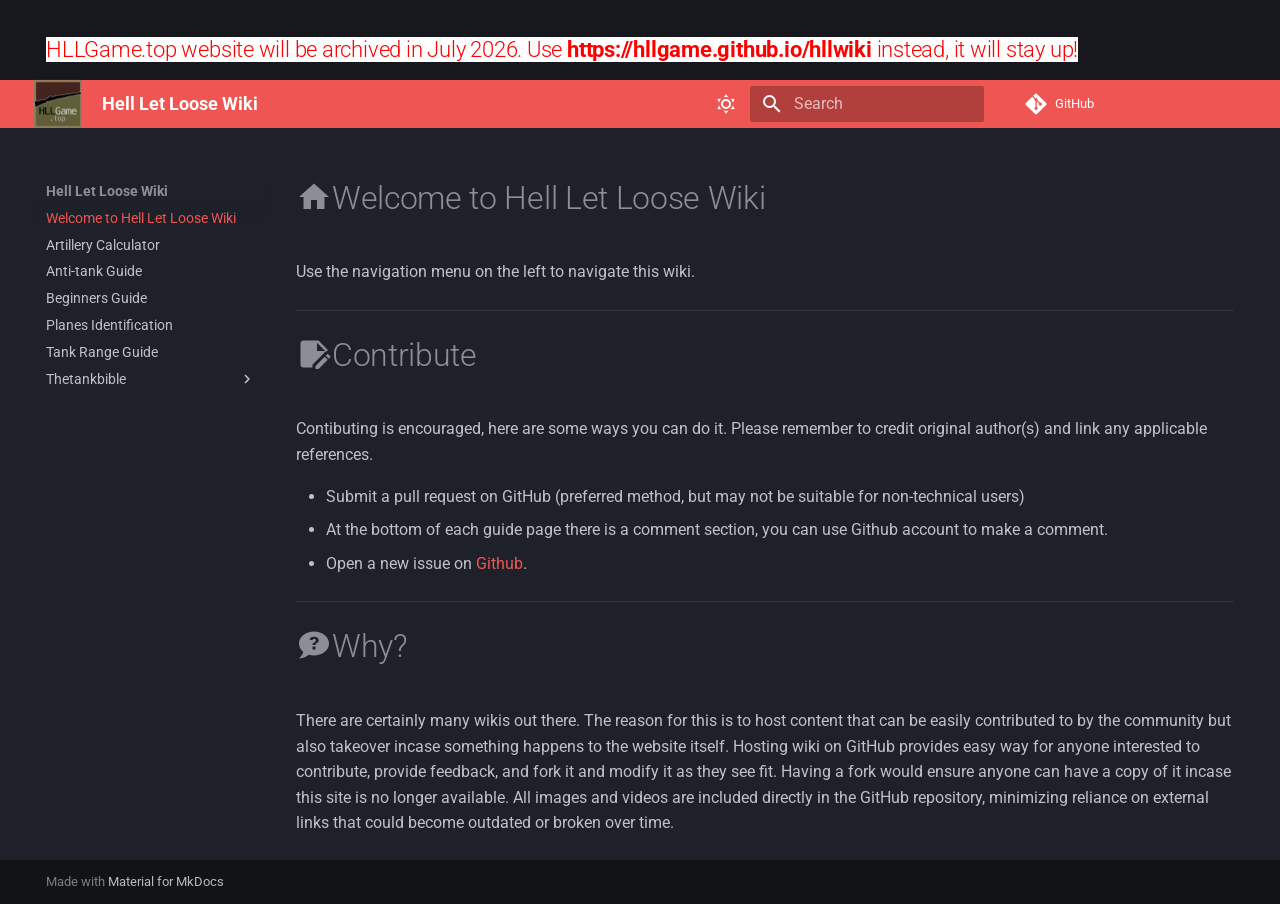
==== commit eeb95d72: "Deployed 8be9e54 with MkDocs version: 1.6.1" ====
--- a/index.html
+++ b/index.html
@@ -97,7 +97,7 @@
           <div class="md-banner__inner md-grid md-typeset">
             
             
-  <h2><span style="color: #ff0000; background-color: #ffffff;">This website will be archived in July 2026. Use <strong><a style="color: #ff0000; background-color: #ffffff;" href="https://github.com/hllgame/hllwiki">https://github.com/hllgame/hllwiki</a></strong> instead, it will stay up!</span></h2>
+  <h2><span style="color: #ff0000; background-color: #ffffff;">HLLGame.top website will be archived in July 2026. Use <strong><a style="color: #ff0000; background-color: #ffffff;" href="https://hllgame.github.io/hllwiki">https://hllgame.github.io/hllwiki</a></strong> instead, it will stay up!</span></h2>
 
           </div>
           
